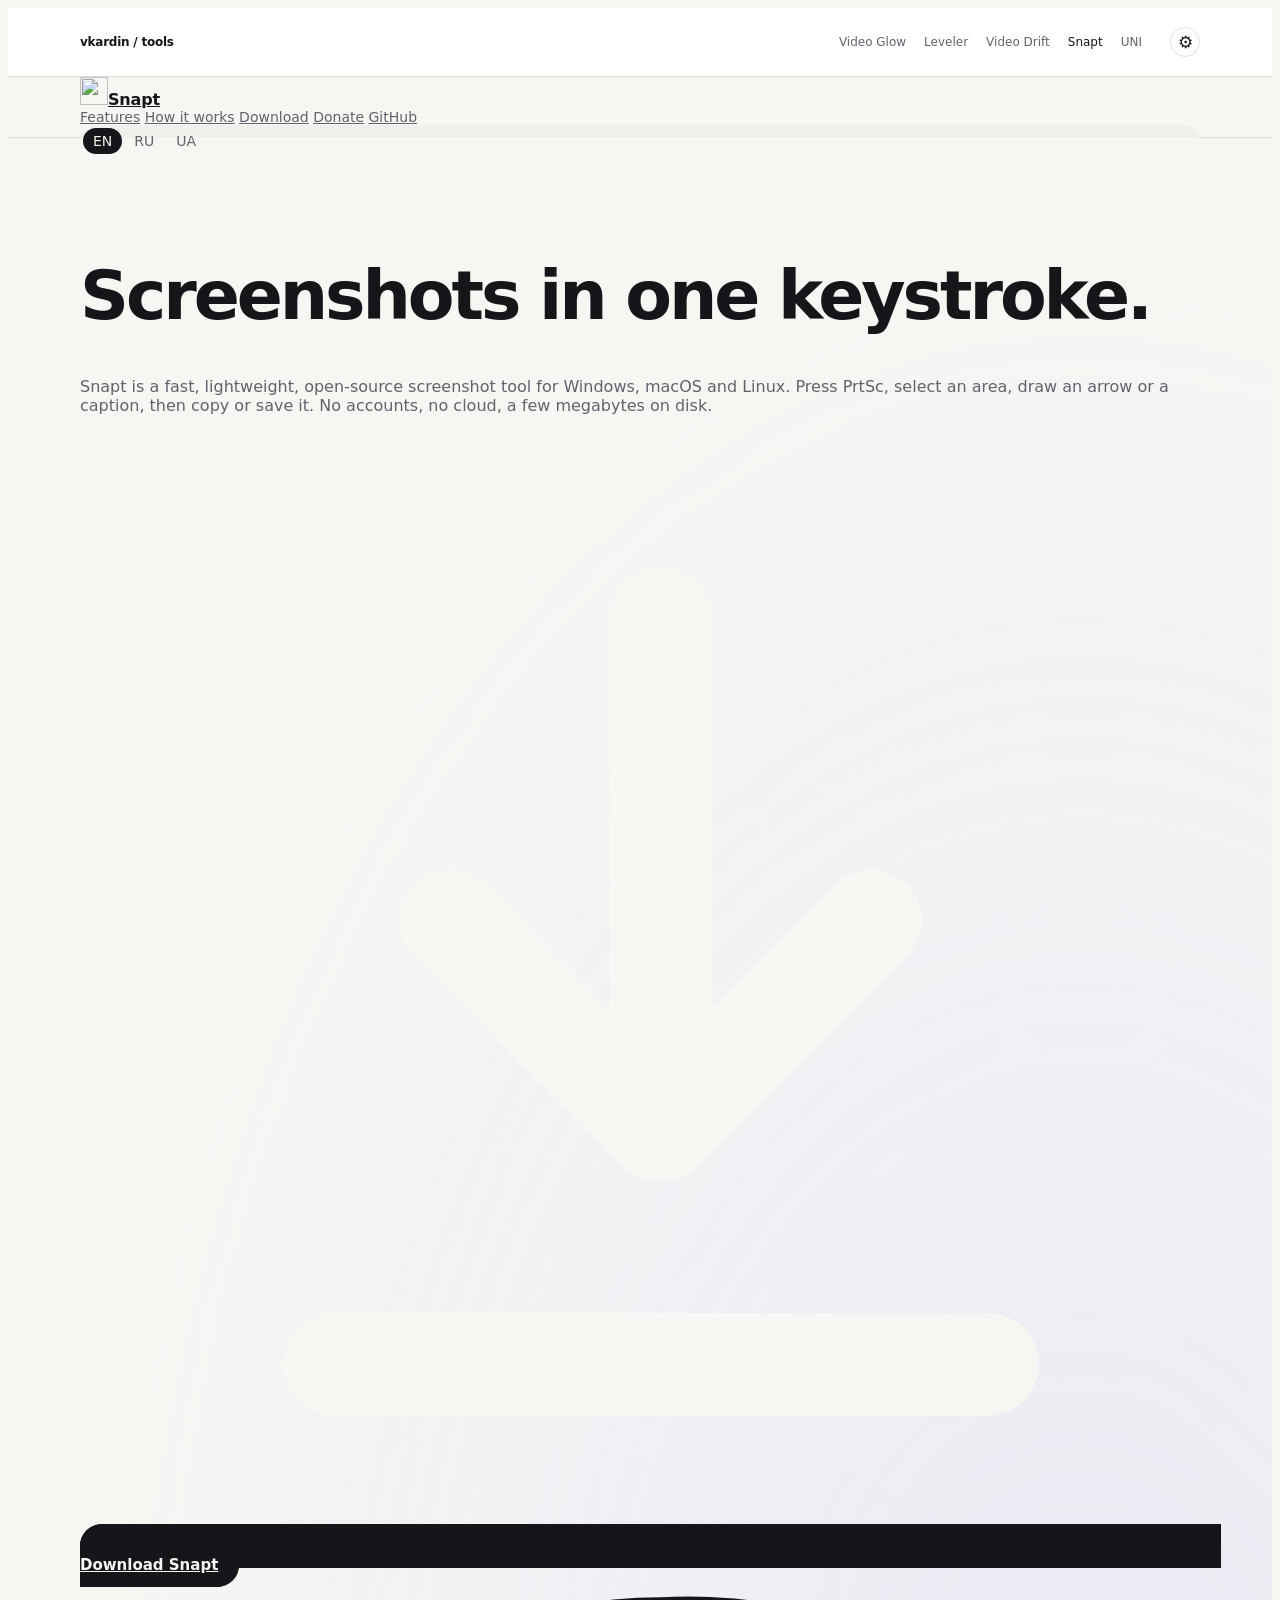
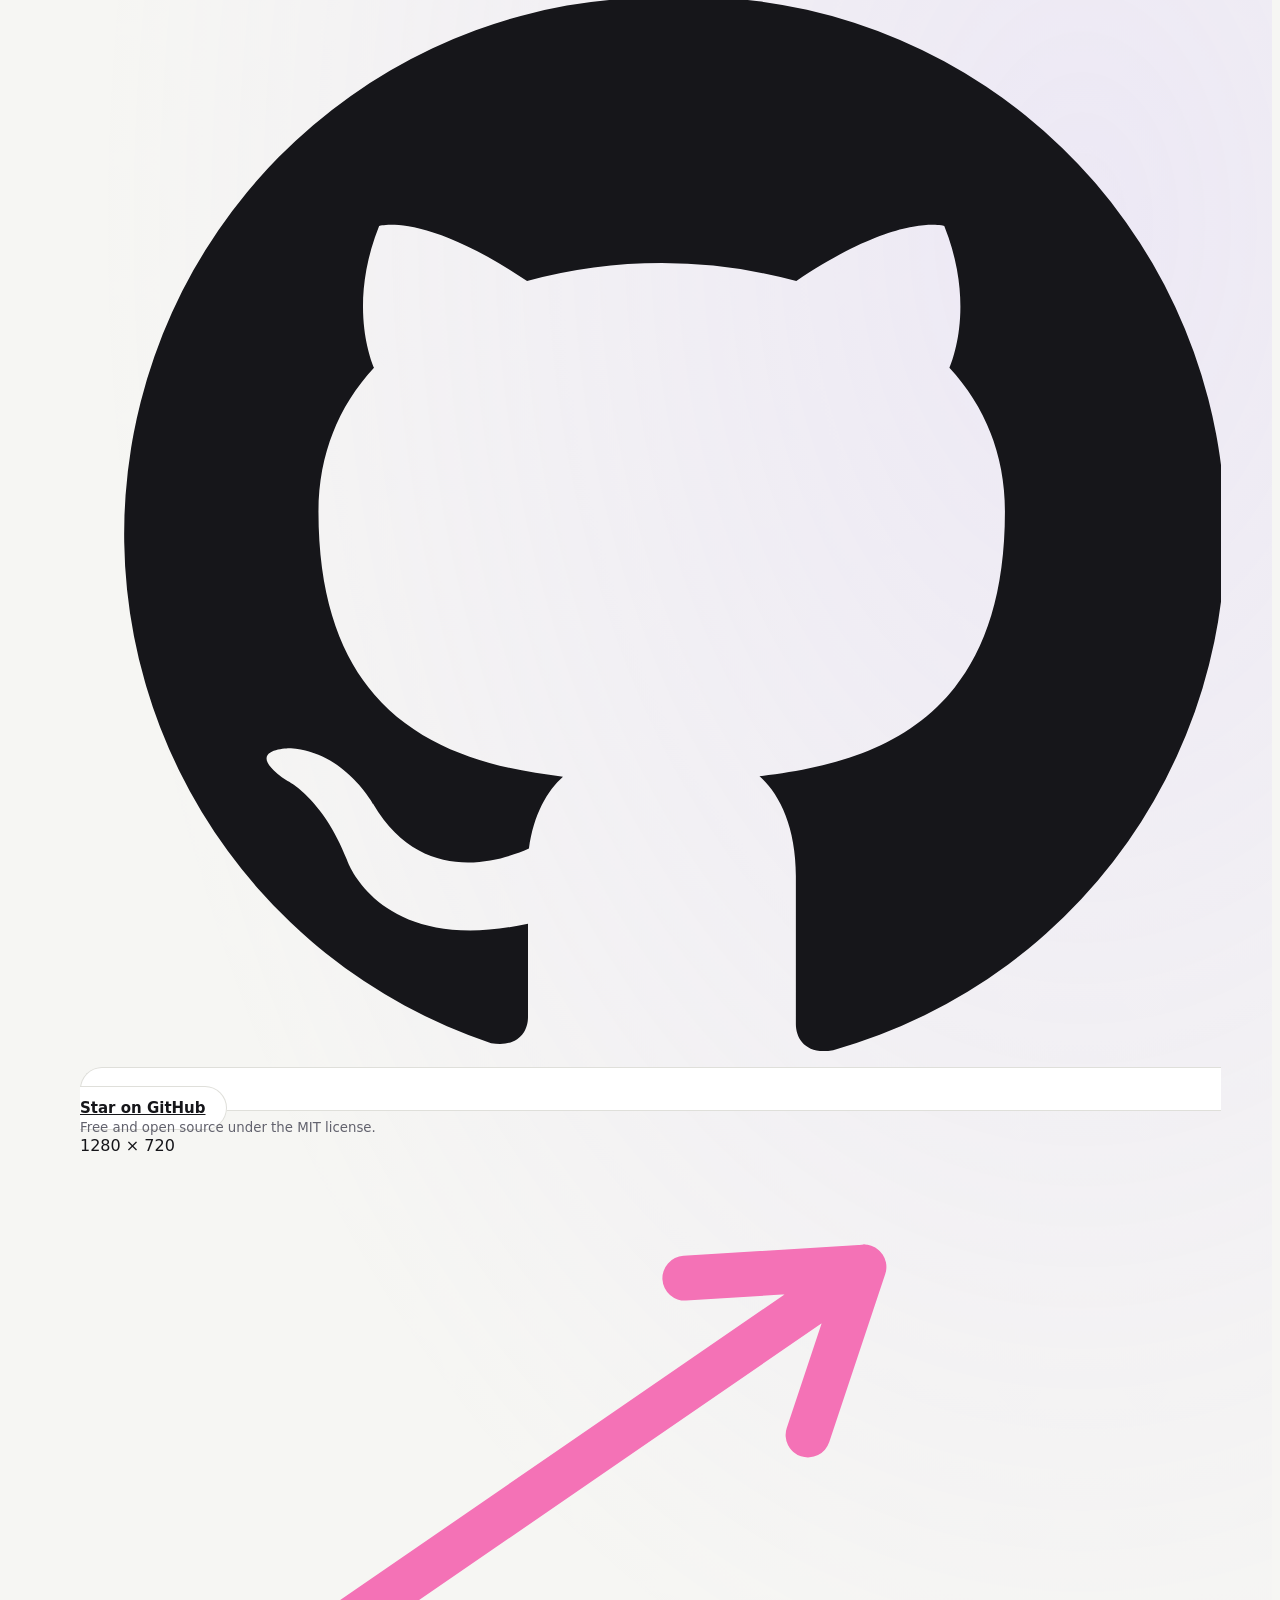
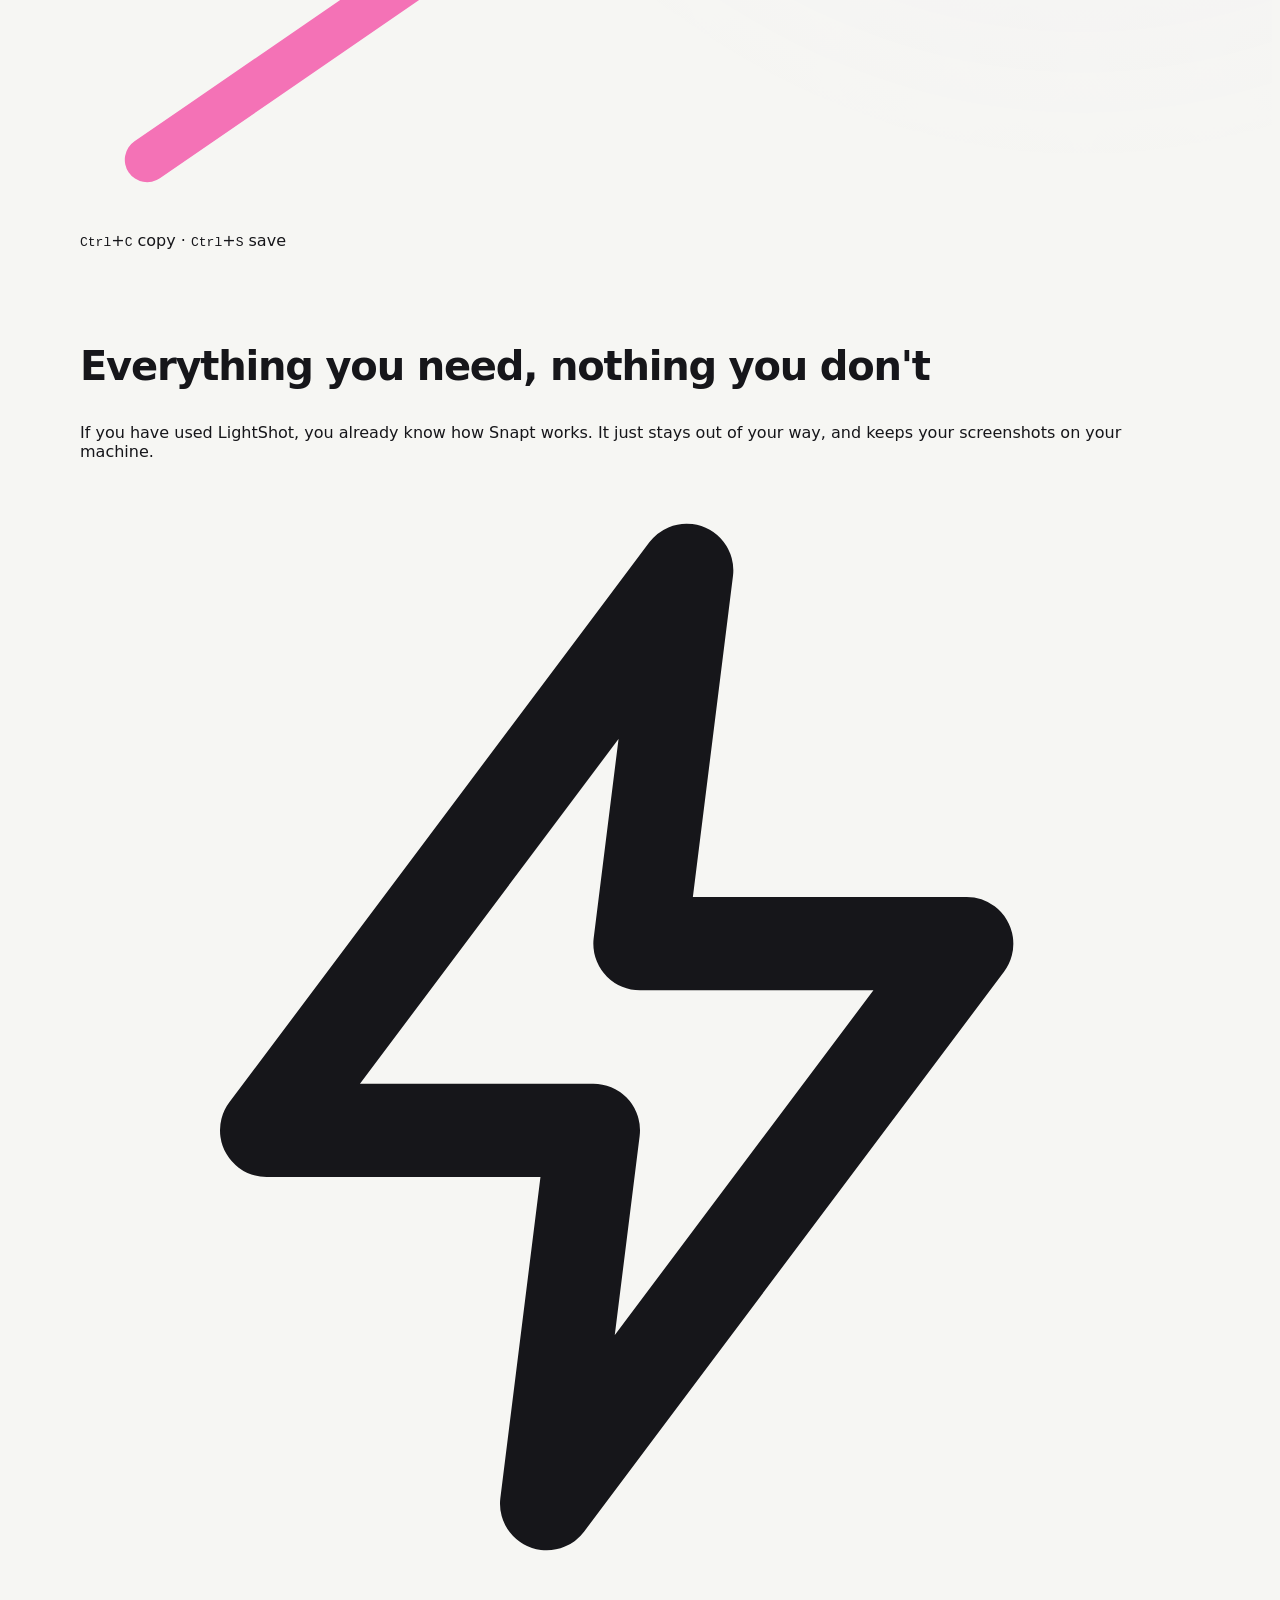
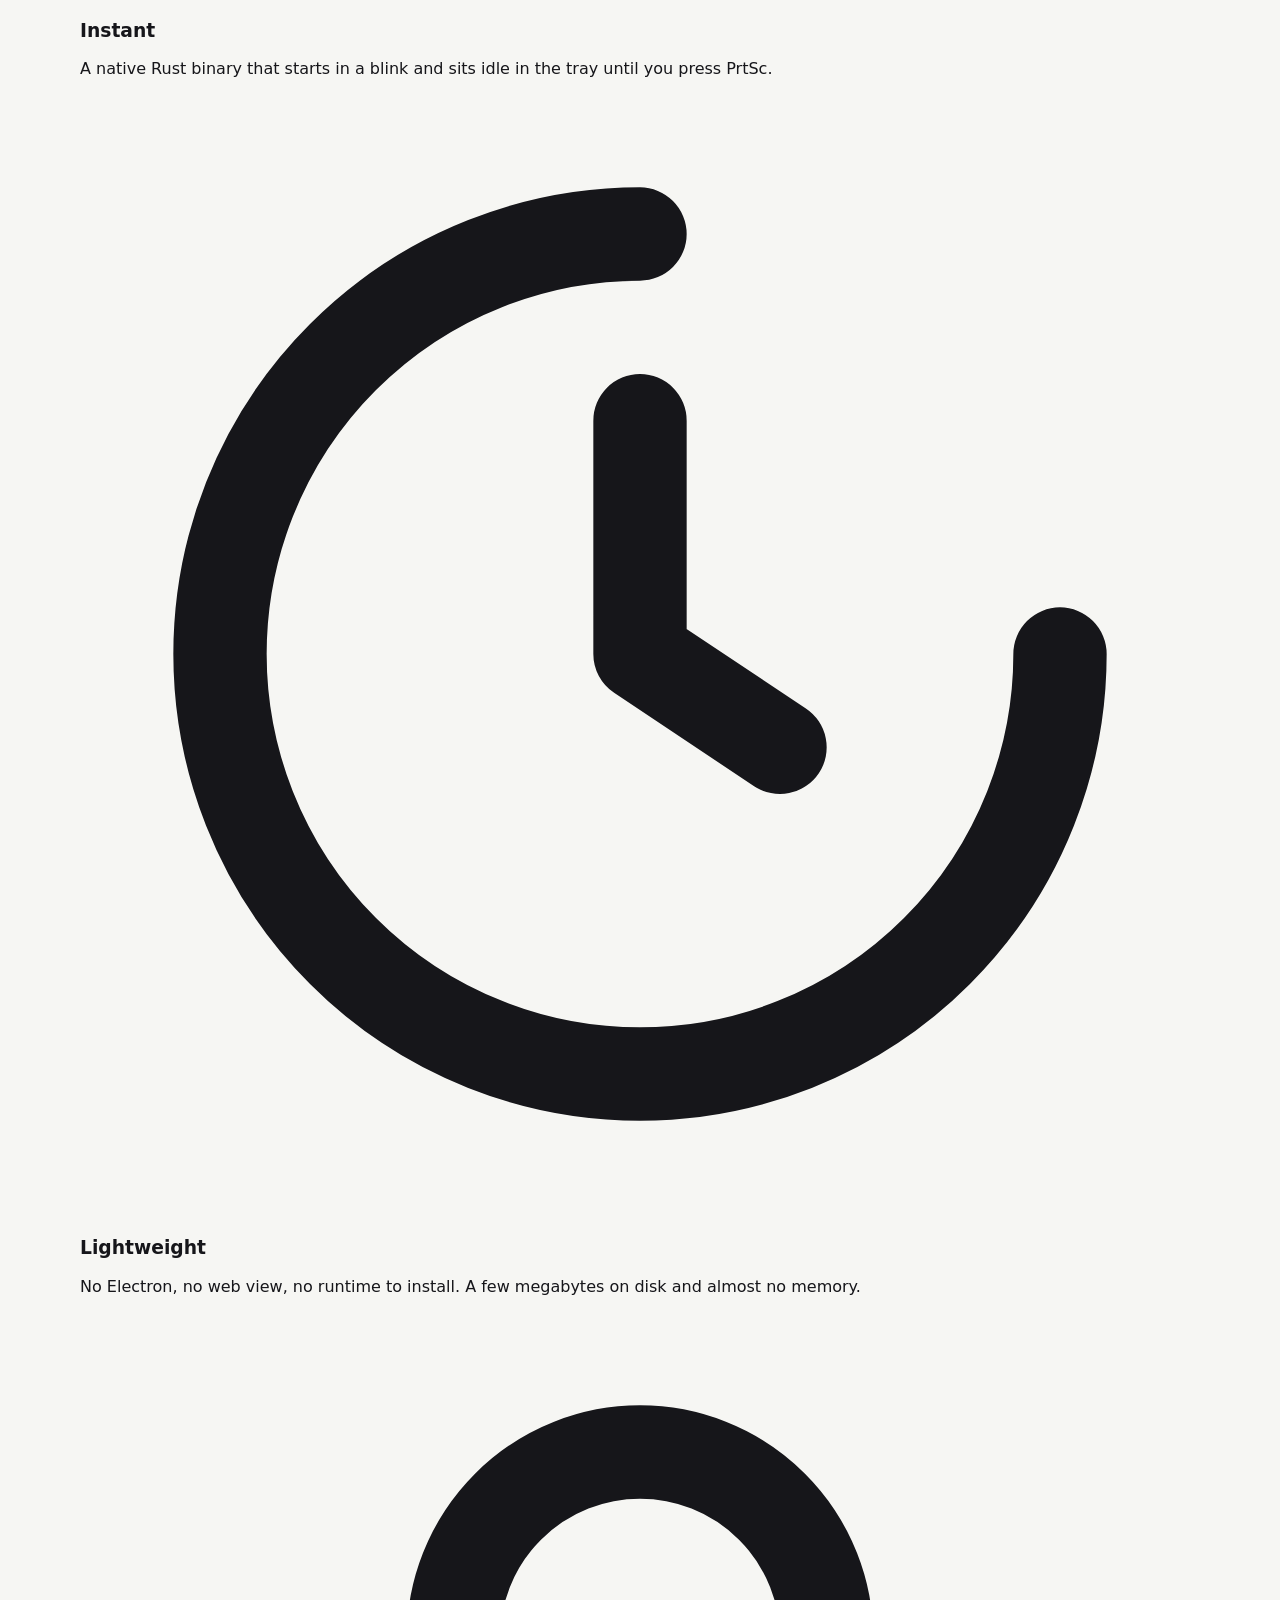
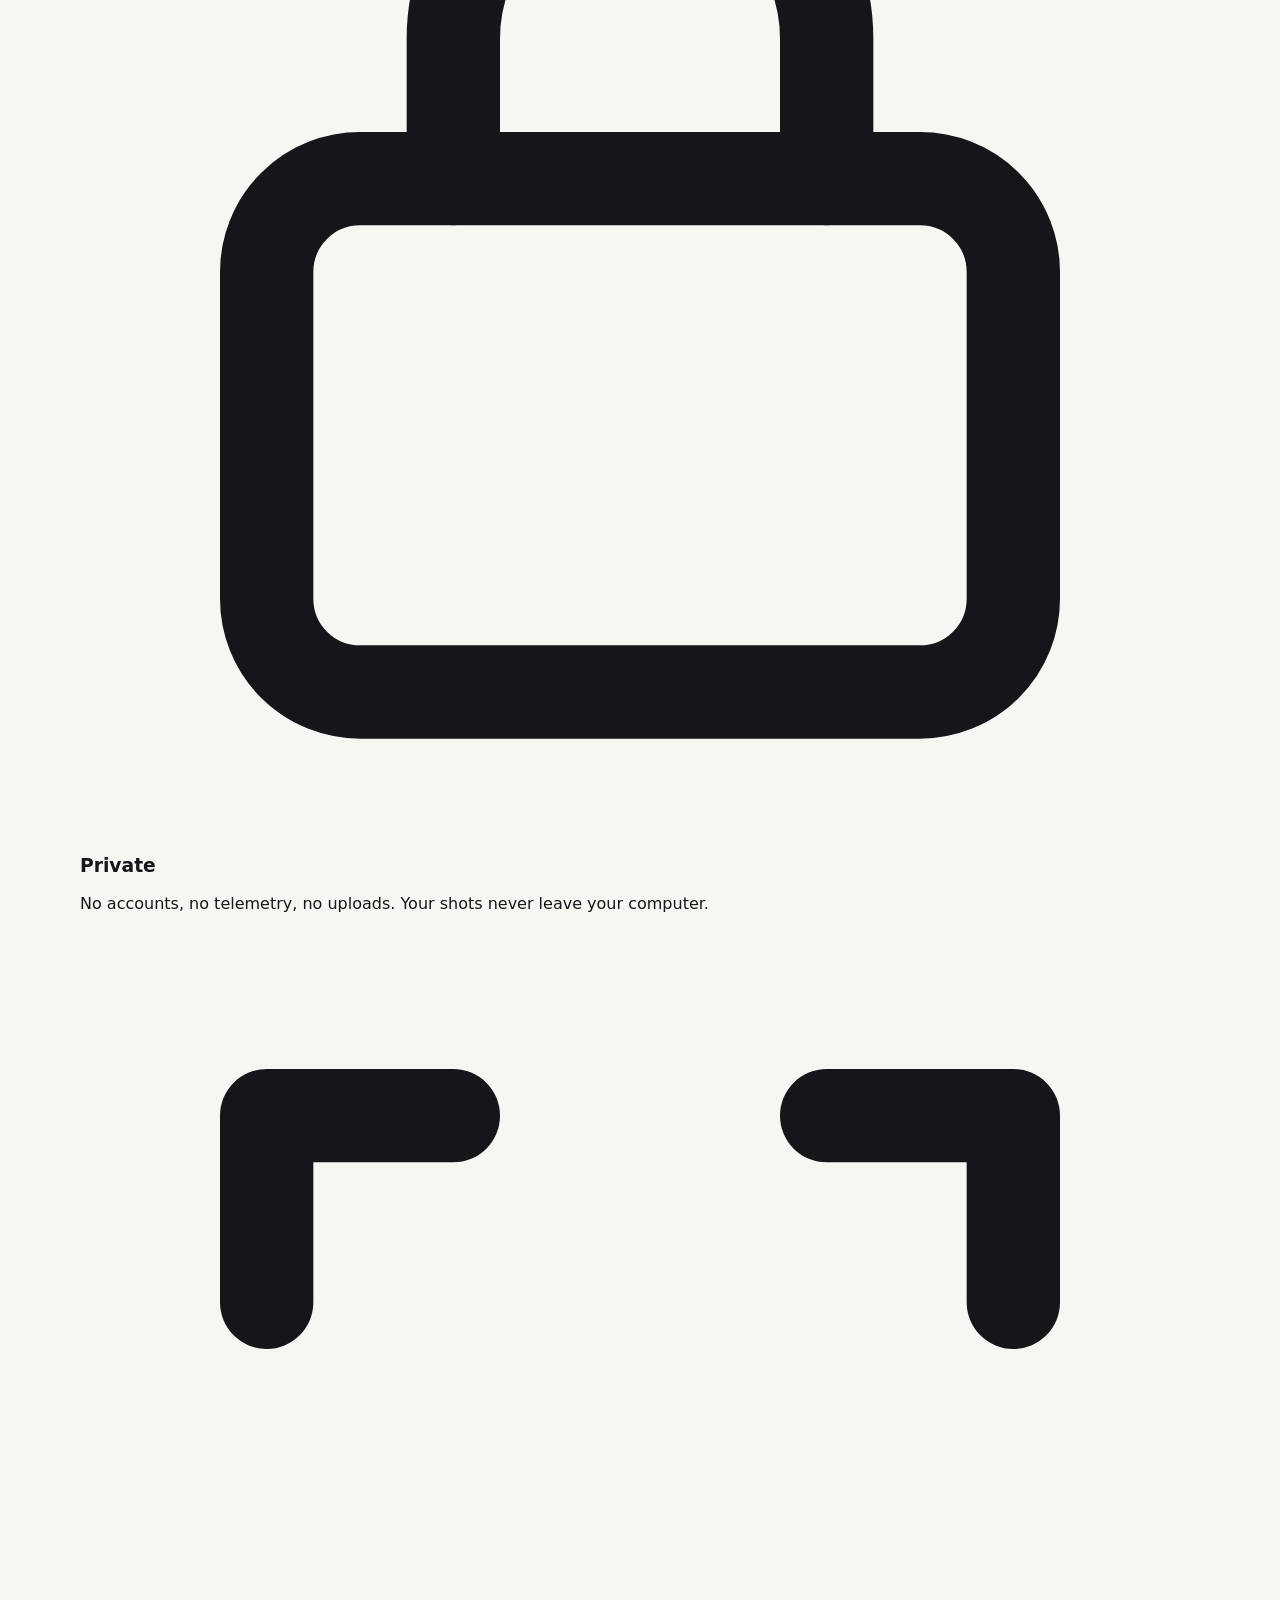
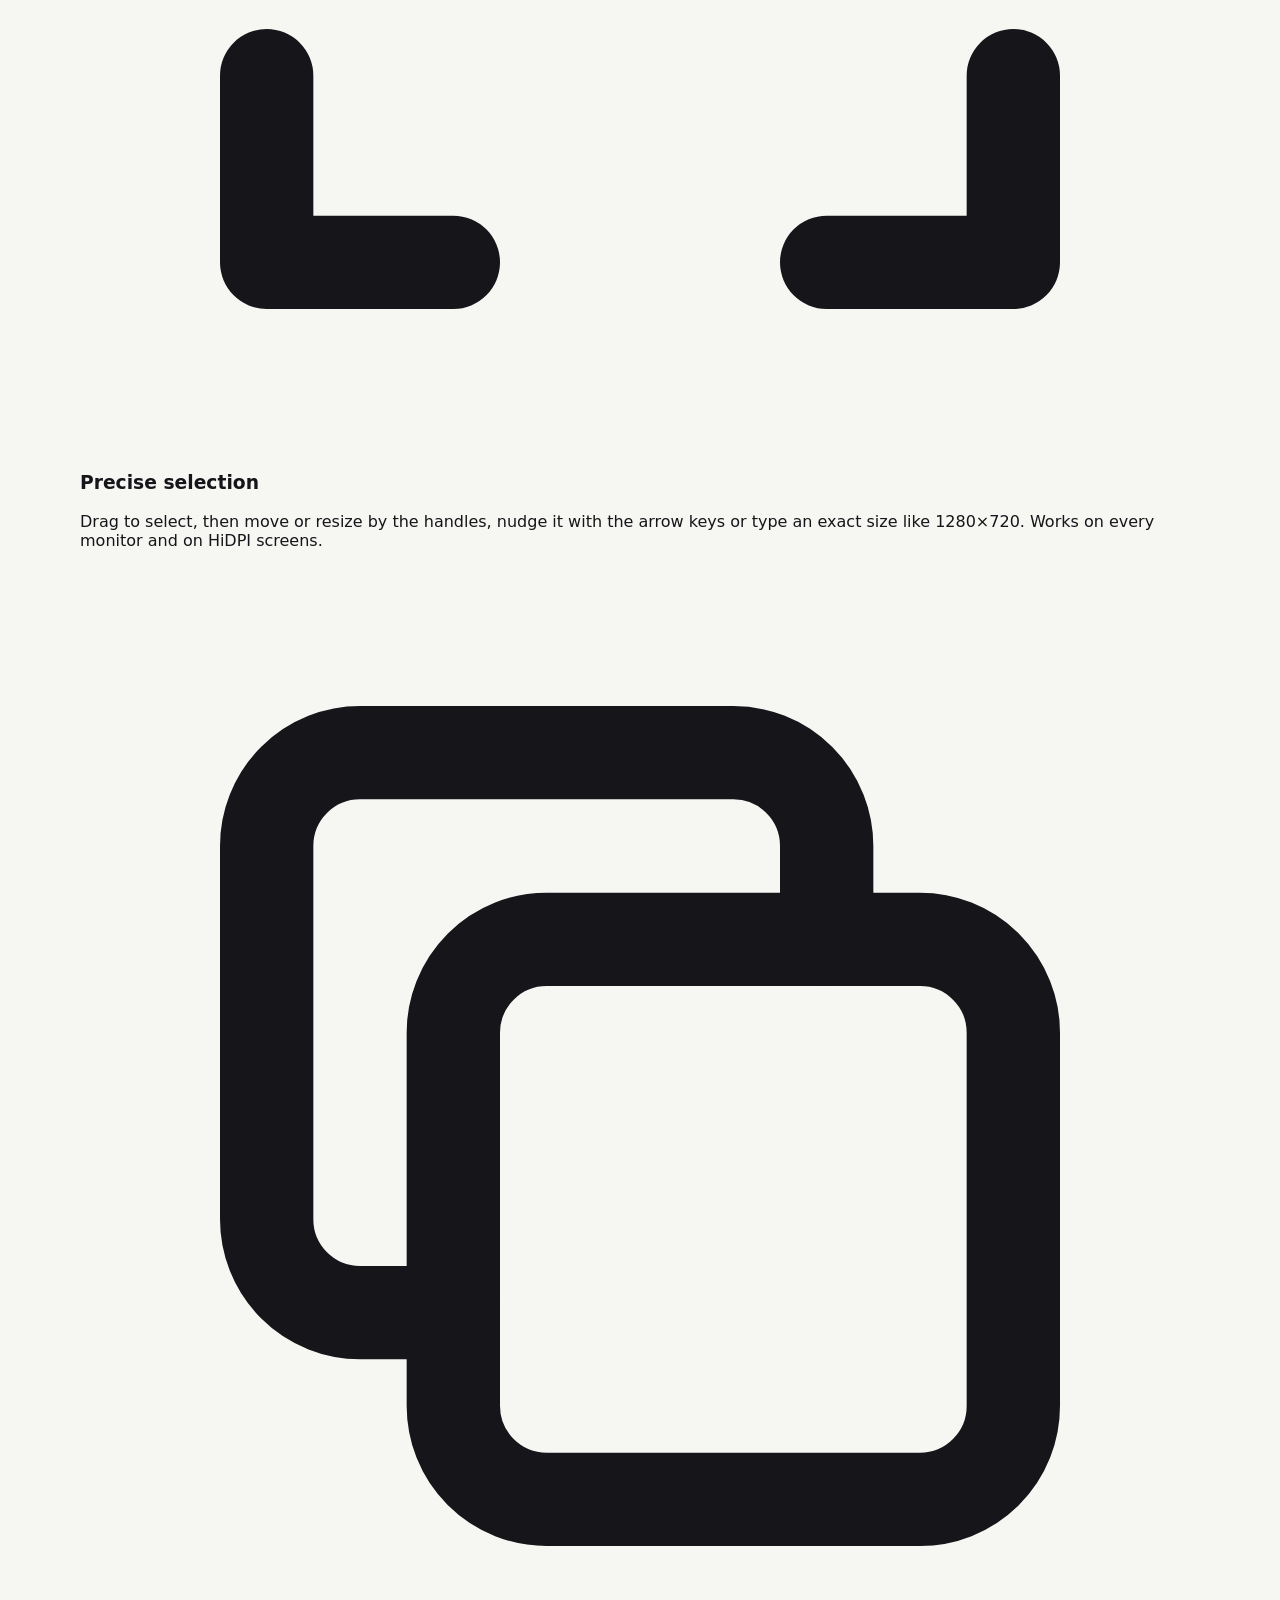
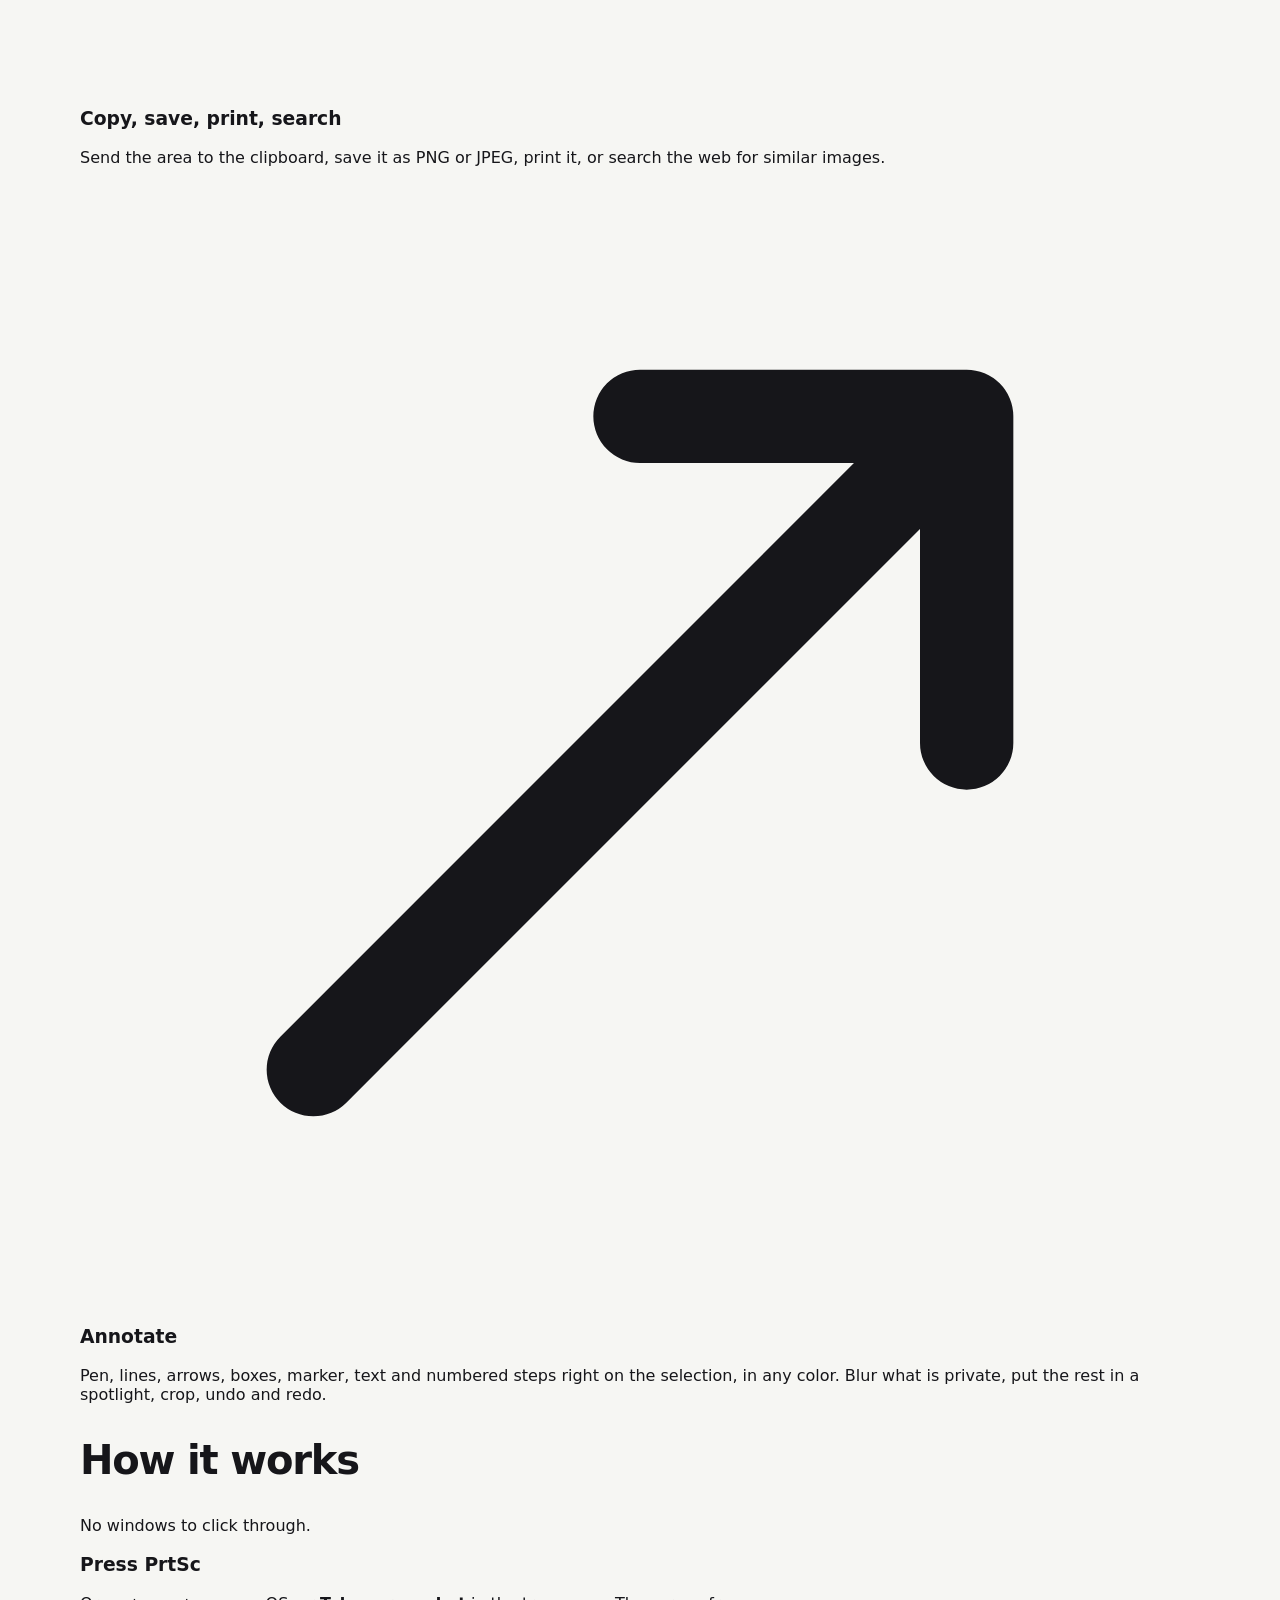
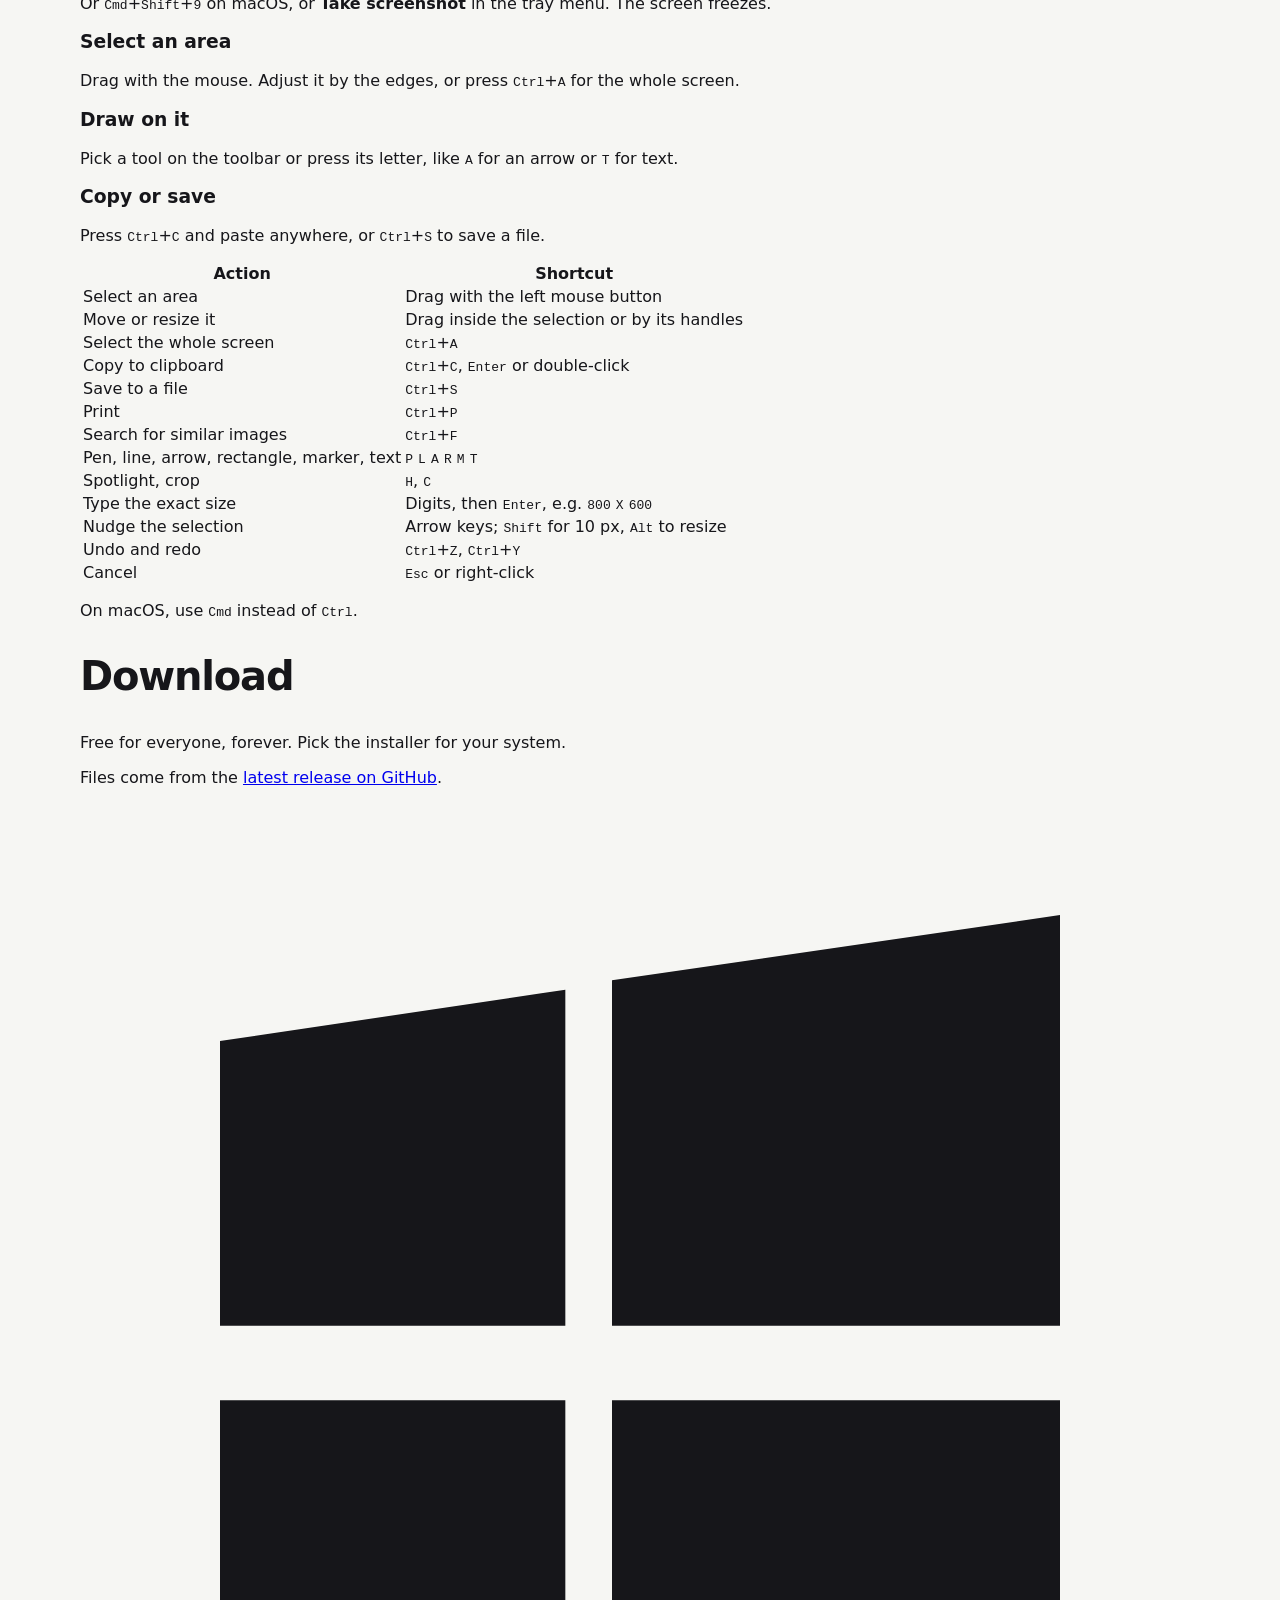
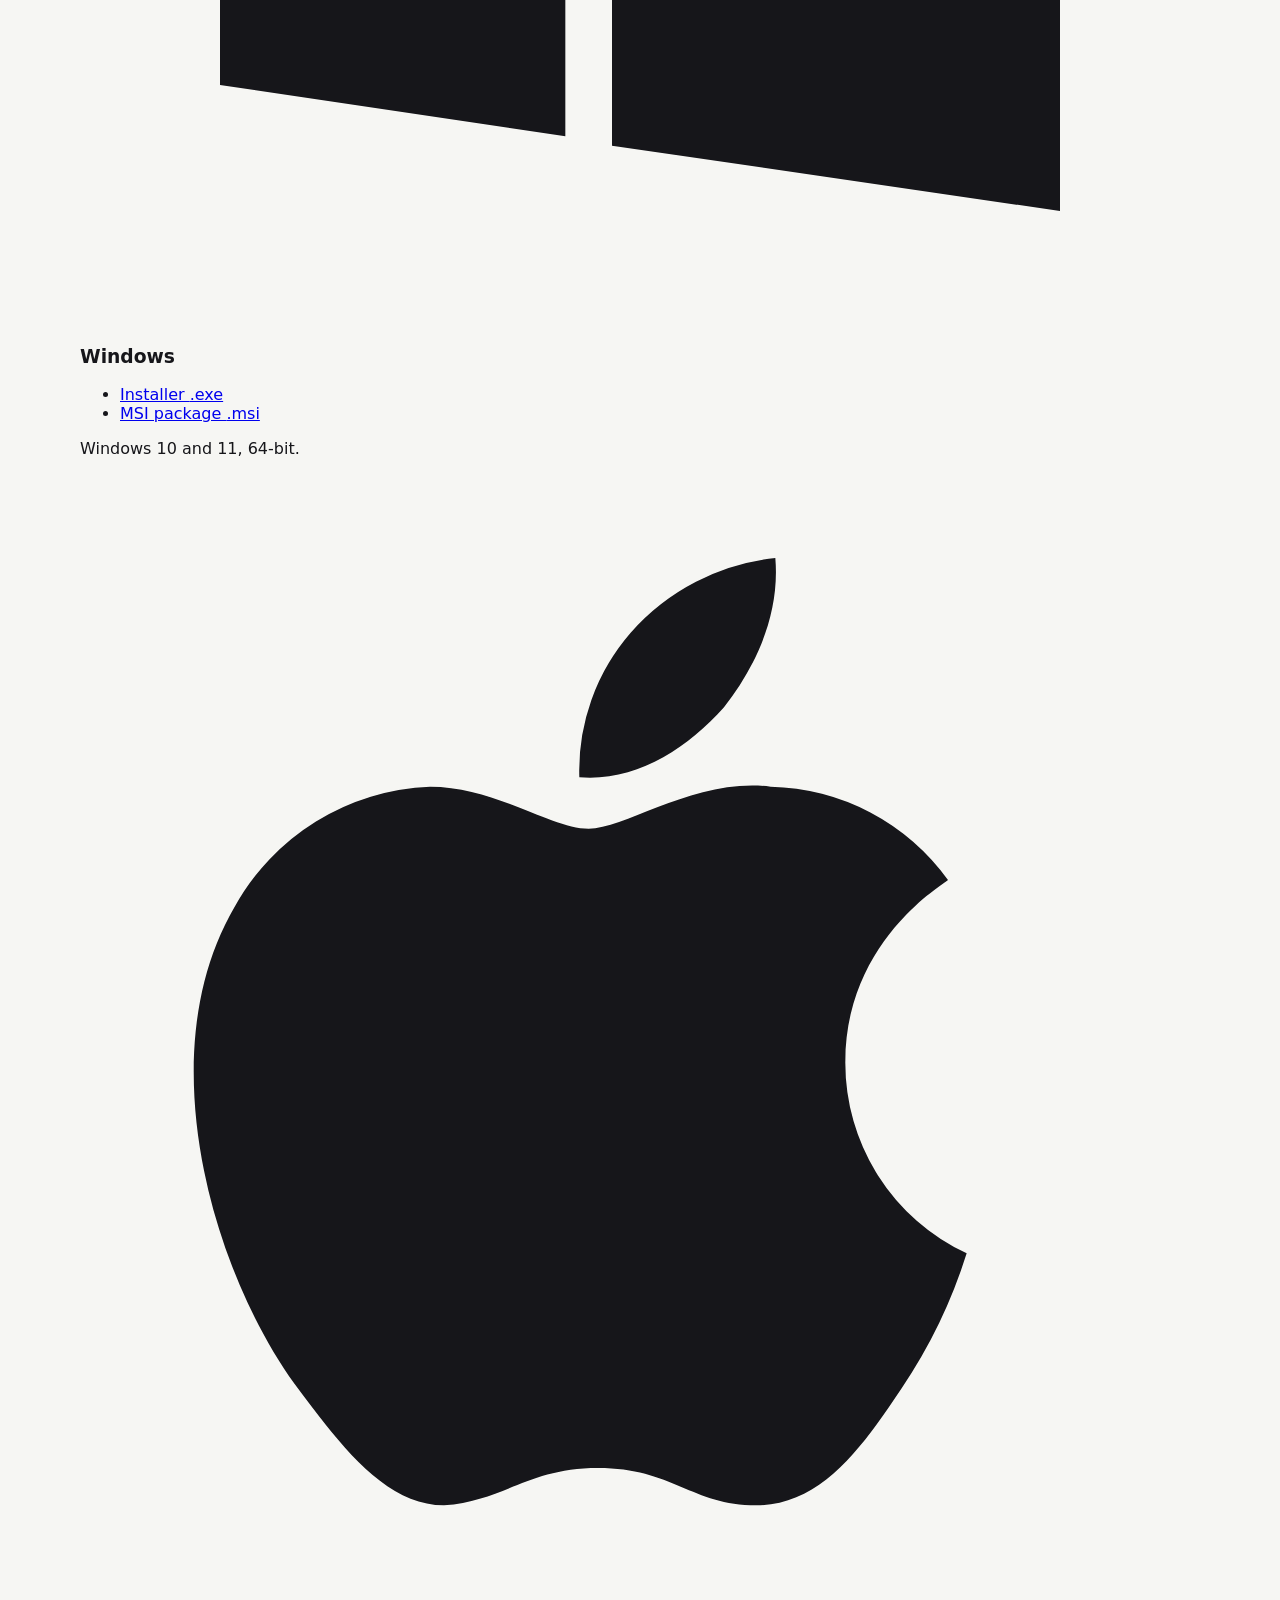
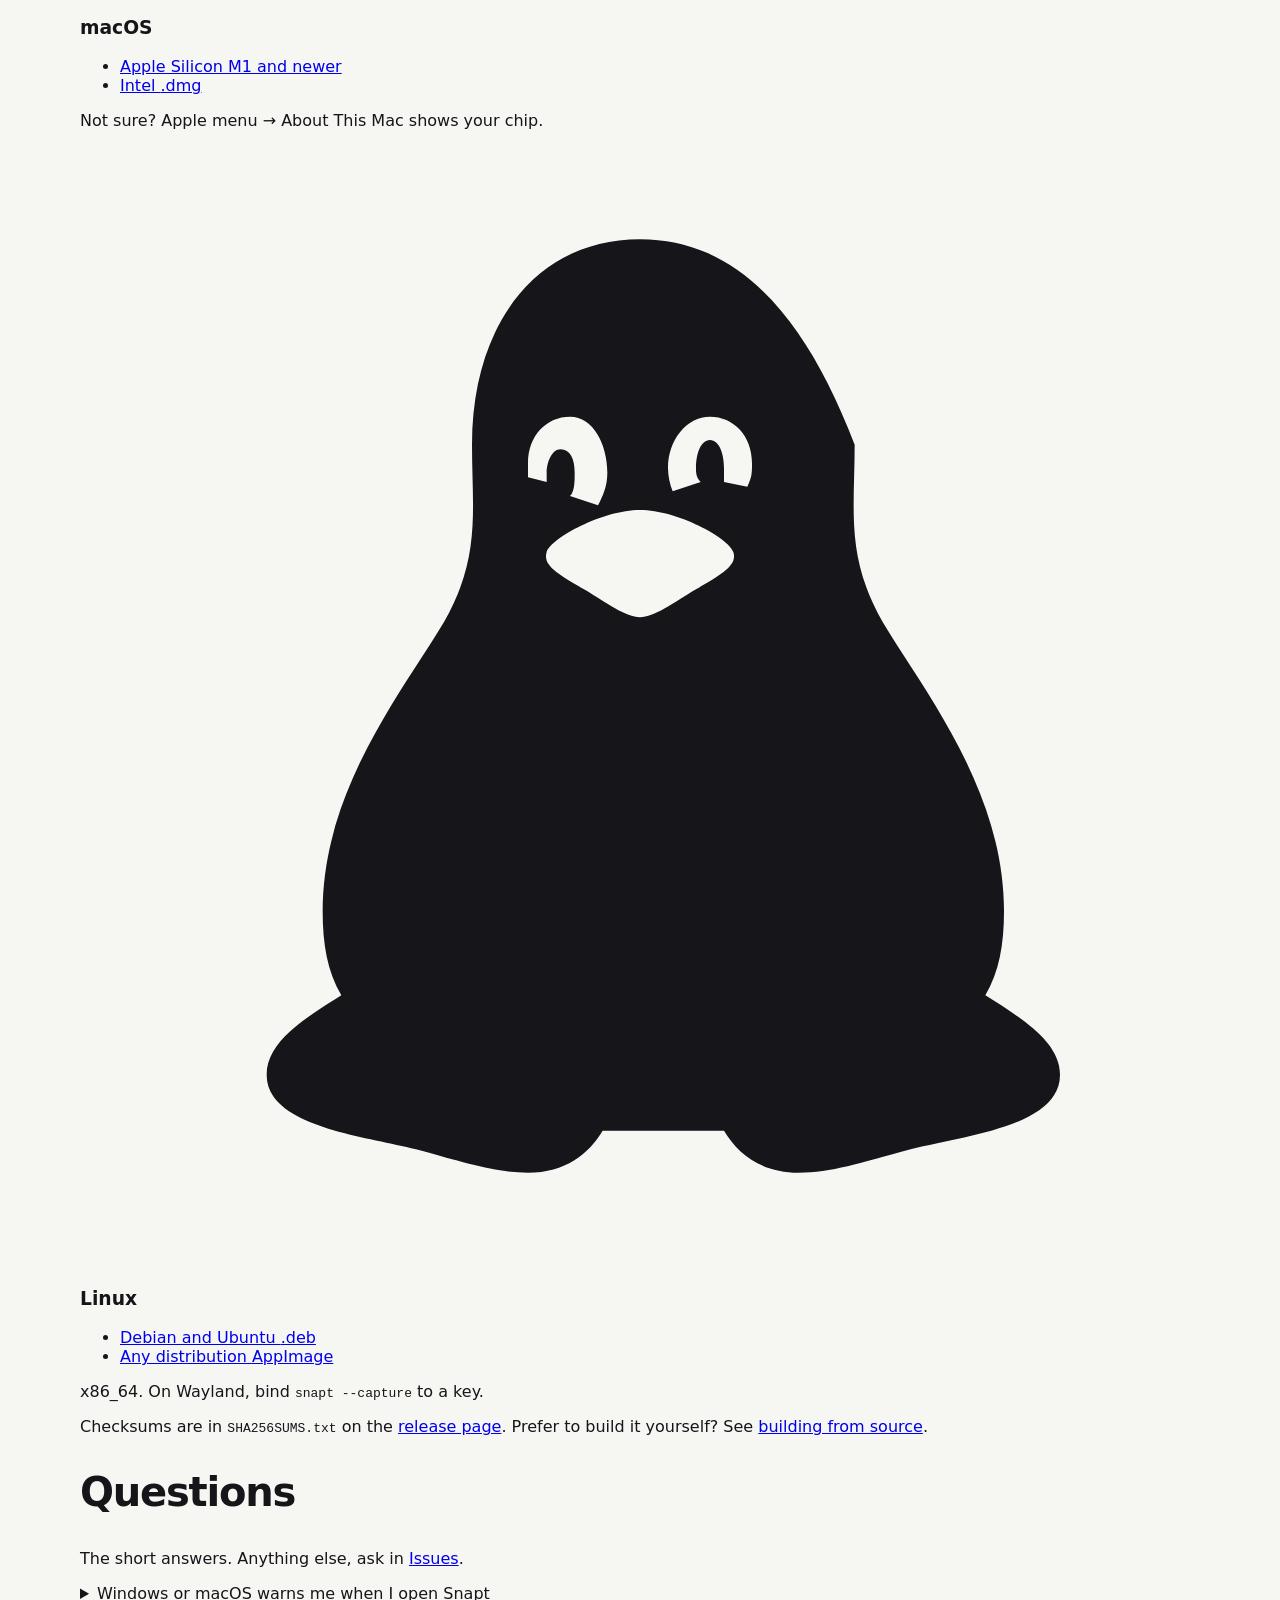
==== site/index.html @ 39401700 "Restore visual project cards and add shared site preferences" ====
<!doctype html>
<html lang="en">
<head>
<meta charset="utf-8">
<meta name="viewport" content="width=device-width, initial-scale=1">
<title>Snapt: fast, open-source screenshot tool</title>
<meta name="description" content="Snapt is a fast, lightweight, open-source screenshot tool for Windows, macOS and Linux. Press PrtSc, select an area, draw an arrow or a caption, then copy or save it. No accounts, no cloud.">
<meta name="theme-color" content="#5B21B6">
<link rel="icon" href="logo.svg" type="image/svg+xml">
<link rel="canonical" href="https://vkardin.github.io/snapt/">
<meta property="og:type" content="website">
<meta property="og:title" content="Snapt: fast, open-source screenshot tool">
<meta property="og:description" content="Press PrtSc, select an area, copy or save it. Windows, macOS and Linux. No accounts, no cloud.">
<meta property="og:url" content="https://vkardin.github.io/snapt/">
<meta property="og:image" content="https://vkardin.github.io/snapt/social-preview.png">
<meta name="twitter:card" content="summary_large_image">
<link rel="alternate" hreflang="en" href="https://vkardin.github.io/snapt/">
<link rel="alternate" hreflang="ru" href="https://vkardin.github.io/snapt/ru/">
<link rel="alternate" hreflang="uk" href="https://vkardin.github.io/snapt/uk/">
<link rel="alternate" hreflang="x-default" href="https://vkardin.github.io/snapt/">
<link rel="stylesheet" href="style.css">
<script>
// Send first-time visitors to their language, unless they picked one before.
try {
  if (!localStorage.getItem('lang')) {
    const l = (navigator.languages || [navigator.language]).map(l => l.slice(0, 2).toLowerCase())
      .find(l => l === 'en' || l === 'ru' || l === 'uk');
    if (l && l !== 'en') location.replace(l + '/' + location.hash);
  }
} catch {}
</script>
<script src="family-head.js?v=2"></script><link rel="stylesheet" href="family.css?v=2">
</head>
<body data-family="snapt" style="--family-accent:#b79bff">
<a class="family-skip" href="#family-content" data-family-word="skip">Skip to content</a><nav class="family-nav" aria-label="vkardin projects"><div class="family-nav-inner"><a class="family-brand" href="https://vkardin.github.io/video-glow/projects/">vkardin / tools</a><div class="family-nav-links"><a href="https://vkardin.github.io/video-glow/">Video Glow</a><a href="https://vkardin.github.io/leveler/">Leveler</a><a href="https://vkardin.github.io/video-drift/">Video Drift</a><a href="https://vkardin.github.io/snapt/" aria-current="page">Snapt</a><a href="https://vkardin.github.io/uni-homebot/">UNI</a></div></div></nav>

<header class="top">
  <div class="wrap">
    <a class="brand" href="#"><img src="logo.svg" alt="">Snapt</a>
    <nav>
      <a class="opt" href="#features">Features</a>
      <a class="opt" href="#how">How it works</a>
      <a href="#download">Download</a>
      <a class="opt" href="#donate">Donate</a>
      <a class="gh" href="https://github.com/vkardin/snapt">GitHub</a>
      <span class="langs"><a href="./" hreflang="en" aria-current="true">EN</a><a href="ru/" hreflang="ru">RU</a><a href="uk/" hreflang="uk">UA</a></span>
    </nav>
  </div>
</header>

<div class="hero">
  <div class="wrap">
    <div>
      <h1>Screenshots in <span>one keystroke</span>.</h1>
      <p class="lead">Snapt is a fast, lightweight, open-source screenshot tool for Windows, macOS and Linux. Press PrtSc, select an area, draw an arrow or a caption, then copy or save it. No accounts, no cloud, a few megabytes on disk.</p>
      <div class="cta">
        <a class="btn btn-primary" id="hero-dl" href="#download">
          <svg viewBox="0 0 24 24" fill="none" stroke="currentColor" stroke-width="2.2" stroke-linecap="round" stroke-linejoin="round"><path d="M12 4v11m0 0-4.5-4.5M12 15l4.5-4.5M5 20h14"/></svg>
          <span id="hero-dl-label">Download Snapt</span>
        </a>
        <a class="btn btn-ghost" href="https://github.com/vkardin/snapt">
          <svg viewBox="0 0 24 24" fill="currentColor"><path d="M12 .5a11.5 11.5 0 0 0-3.64 22.41c.58.1.79-.25.79-.56v-2c-3.2.7-3.88-1.37-3.88-1.37-.52-1.33-1.28-1.69-1.28-1.69-1.04-.71.08-.7.08-.7 1.15.08 1.76 1.19 1.76 1.19 1.03 1.76 2.69 1.25 3.34.96.1-.74.4-1.25.73-1.54-2.55-.29-5.24-1.28-5.24-5.68 0-1.25.45-2.28 1.19-3.08-.12-.29-.52-1.46.11-3.04 0 0 .97-.31 3.17 1.18a11 11 0 0 1 5.77 0c2.2-1.49 3.17-1.18 3.17-1.18.63 1.58.23 2.75.11 3.04.74.8 1.19 1.83 1.19 3.08 0 4.41-2.7 5.38-5.26 5.67.41.36.78 1.06.78 2.14v3.17c0 .31.21.67.8.56A11.5 11.5 0 0 0 12 .5Z"/></svg>
          Star on GitHub
        </a>
      </div>
      <small class="meta" id="hero-meta">Free and open source under the MIT license.</small>
    </div>

    <div class="demo" role="img" aria-label="Snapt selecting an area of the screen, with an arrow drawn inside the selection">
      <div class="bar"><i></i><i></i><i></i></div>
      <div class="desk"><div class="tall"></div><div></div><div></div></div>
      <div class="stage">
      <div class="shade"></div>
      <div class="sel">
        <b></b><b></b><b></b><b></b>
        <span class="size">1280 × 720</span>
        <svg class="arrow" viewBox="0 0 100 60" fill="none" stroke="#f472b6" stroke-width="4" stroke-linecap="round" stroke-linejoin="round"><path d="M6 54 70 10M54 11l16-1-5 15"/></svg>
        <div class="tools"><span></span><span></span><span></span><span></span></div>
      </div>
      </div>
      <div class="hint"><kbd>Ctrl</kbd>+<kbd>C</kbd> copy · <kbd>Ctrl</kbd>+<kbd>S</kbd> save</div>
    </div>
  </div>
</div>

<main id="family-content" tabindex="-1">
<section id="features">
  <div class="wrap">
    <h2>Everything you need, nothing you don't</h2>
    <p class="sub">If you have used LightShot, you already know how Snapt works. It just stays out of your way, and keeps your screenshots on your machine.</p>
    <div class="grid">
      <div class="card">
        <div class="ico"><svg viewBox="0 0 24 24" fill="none" stroke="currentColor" stroke-width="2" stroke-linecap="round" stroke-linejoin="round"><path d="M13 2 4 14h7l-1 8 9-12h-7l1-8Z"/></svg></div>
        <h3>Instant</h3>
        <p>A native Rust binary that starts in a blink and sits idle in the tray until you press PrtSc.</p>
      </div>
      <div class="card">
        <div class="ico"><svg viewBox="0 0 24 24" fill="none" stroke="currentColor" stroke-width="2" stroke-linecap="round" stroke-linejoin="round"><path d="M12 3a9 9 0 1 0 9 9"/><path d="M12 7v5l3 2"/></svg></div>
        <h3>Lightweight</h3>
        <p>No Electron, no web view, no runtime to install. A few megabytes on disk and almost no memory.</p>
      </div>
      <div class="card">
        <div class="ico"><svg viewBox="0 0 24 24" fill="none" stroke="currentColor" stroke-width="2" stroke-linecap="round" stroke-linejoin="round"><rect x="4" y="10" width="16" height="11" rx="2"/><path d="M8 10V7a4 4 0 0 1 8 0v3"/></svg></div>
        <h3>Private</h3>
        <p>No accounts, no telemetry, no uploads. Your shots never leave your computer.</p>
      </div>
      <div class="card">
        <div class="ico"><svg viewBox="0 0 24 24" fill="none" stroke="currentColor" stroke-width="2" stroke-linecap="round" stroke-linejoin="round"><path d="M4 8V4h4M16 4h4v4M20 16v4h-4M8 20H4v-4"/></svg></div>
        <h3>Precise selection</h3>
        <p>Drag to select, then move or resize by the handles, nudge it with the arrow keys or type an exact size like 1280×720. Works on every monitor and on HiDPI screens.</p>
      </div>
      <div class="card">
        <div class="ico"><svg viewBox="0 0 24 24" fill="none" stroke="currentColor" stroke-width="2" stroke-linecap="round" stroke-linejoin="round"><rect x="8" y="8" width="12" height="12" rx="2"/><path d="M16 8V6a2 2 0 0 0-2-2H6a2 2 0 0 0-2 2v8a2 2 0 0 0 2 2h2"/></svg></div>
        <h3>Copy, save, print, search</h3>
        <p>Send the area to the clipboard, save it as PNG or JPEG, print it, or search the web for similar images.</p>
      </div>
      <div class="card">
        <div class="ico"><svg viewBox="0 0 24 24" fill="none" stroke="currentColor" stroke-width="2" stroke-linecap="round" stroke-linejoin="round"><path d="M5 19 19 5M12 5h7v7"/></svg></div>
        <h3>Annotate</h3>
        <p>Pen, lines, arrows, boxes, marker, text and numbered steps right on the selection, in any color. Blur what is private, put the rest in a spotlight, crop, undo and redo.</p>
      </div>
    </div>
  </div>
</section>

<section id="how" class="soft">
  <div class="wrap">
    <h2>How it works</h2>
    <p class="sub">No windows to click through.</p>
    <div class="steps">
      <div class="step"><h3>Press PrtSc</h3><p>Or <kbd>Cmd</kbd>+<kbd>Shift</kbd>+<kbd>9</kbd> on macOS, or <b>Take screenshot</b> in the tray menu. The screen freezes.</p></div>
      <div class="step"><h3>Select an area</h3><p>Drag with the mouse. Adjust it by the edges, or press <kbd>Ctrl</kbd>+<kbd>A</kbd> for the whole screen.</p></div>
      <div class="step"><h3>Draw on it</h3><p>Pick a tool on the toolbar or press its letter, like <kbd>A</kbd> for an arrow or <kbd>T</kbd> for text.</p></div>
      <div class="step"><h3>Copy or save</h3><p>Press <kbd>Ctrl</kbd>+<kbd>C</kbd> and paste anywhere, or <kbd>Ctrl</kbd>+<kbd>S</kbd> to save a file.</p></div>
    </div>
    <table>
      <thead><tr><th>Action</th><th>Shortcut</th></tr></thead>
      <tbody>
        <tr><td>Select an area</td><td>Drag with the left mouse button</td></tr>
        <tr><td>Move or resize it</td><td>Drag inside the selection or by its handles</td></tr>
        <tr><td>Select the whole screen</td><td><kbd>Ctrl</kbd>+<kbd>A</kbd></td></tr>
        <tr><td>Copy to clipboard</td><td><kbd>Ctrl</kbd>+<kbd>C</kbd>, <kbd>Enter</kbd> or double-click</td></tr>
        <tr><td>Save to a file</td><td><kbd>Ctrl</kbd>+<kbd>S</kbd></td></tr>
        <tr><td>Print</td><td><kbd>Ctrl</kbd>+<kbd>P</kbd></td></tr>
        <tr><td>Search for similar images</td><td><kbd>Ctrl</kbd>+<kbd>F</kbd></td></tr>
        <tr><td>Pen, line, arrow, rectangle, marker, text</td><td><kbd>P</kbd> <kbd>L</kbd> <kbd>A</kbd> <kbd>R</kbd> <kbd>M</kbd> <kbd>T</kbd></td></tr>
        <tr><td>Spotlight, crop</td><td><kbd>H</kbd>, <kbd>C</kbd></td></tr>
        <tr><td>Type the exact size</td><td>Digits, then <kbd>Enter</kbd>, e.g. <kbd>800</kbd> <kbd>X</kbd> <kbd>600</kbd></td></tr>
        <tr><td>Nudge the selection</td><td>Arrow keys; <kbd>Shift</kbd> for 10 px, <kbd>Alt</kbd> to resize</td></tr>
        <tr><td>Undo and redo</td><td><kbd>Ctrl</kbd>+<kbd>Z</kbd>, <kbd>Ctrl</kbd>+<kbd>Y</kbd></td></tr>
        <tr><td>Cancel</td><td><kbd>Esc</kbd> or right-click</td></tr>
      </tbody>
    </table>
    <p class="note">On macOS, use <kbd>Cmd</kbd> instead of <kbd>Ctrl</kbd>.</p>
  </div>
</section>

<section id="download">
  <div class="wrap">
    <h2>Download</h2>
    <p class="sub">Free for everyone, forever. Pick the installer for your system.</p>
    <p class="release-line" id="release-line">Files come from the <a href="https://github.com/vkardin/snapt/releases">latest release on GitHub</a>.</p>
    <div class="dl">
      <div class="card os" data-os="windows">
        <header>
          <svg viewBox="0 0 24 24" fill="currentColor"><path d="M3 5.1 10.4 4v7.2H3V5.1Zm8.4-1.3L21 2.4v8.8h-9.6V3.8ZM3 12.8h7.4V20L3 18.9v-6.1Zm8.4 0H21v8.8l-9.6-1.4v-7.4Z"/></svg>
          <h3>Windows</h3><em hidden>Your system</em>
        </header>
        <ul>
          <li><a data-asset="-setup\.exe$" href="https://github.com/vkardin/snapt/releases">Installer <span>.exe</span></a></li>
          <li><a data-asset="\.msi$" href="https://github.com/vkardin/snapt/releases">MSI package <span>.msi</span></a></li>
        </ul>
        <p>Windows 10 and 11, 64-bit.</p>
      </div>
      <div class="card os" data-os="mac">
        <header>
          <svg viewBox="0 0 24 24" fill="currentColor"><path d="M16.4 12.6c0-2.6 2.1-3.8 2.2-3.9a4.8 4.8 0 0 0-3.8-2c-1.6-.2-3.1.9-3.9.9-.8 0-2-.9-3.4-.9a5 5 0 0 0-4.2 2.6c-1.8 3.1-.5 7.7 1.3 10.2.9 1.2 1.9 2.6 3.2 2.6 1.3-.1 1.8-.8 3.3-.8 1.6 0 2 .8 3.4.8 1.4 0 2.3-1.3 3.1-2.5a11 11 0 0 0 1.4-2.9 4.5 4.5 0 0 1-2.6-4.1ZM13.8 5c.7-.9 1.2-2 1.1-3.2a4.8 4.8 0 0 0-3.1 1.6 4.5 4.5 0 0 0-1.1 3.1c1.2.1 2.3-.6 3.1-1.5Z"/></svg>
          <h3>macOS</h3><em hidden>Your system</em>
        </header>
        <ul>
          <li><a data-asset="_aarch64\.dmg$" href="https://github.com/vkardin/snapt/releases">Apple Silicon <span>M1 and newer</span></a></li>
          <li><a data-asset="_x64\.dmg$" href="https://github.com/vkardin/snapt/releases">Intel <span>.dmg</span></a></li>
        </ul>
        <p>Not sure? Apple menu → About This Mac shows your chip.</p>
      </div>
      <div class="card os" data-os="linux">
        <header>
          <svg viewBox="0 0 24 24" fill="currentColor"><path d="M12 2c-2.2 0-3.6 1.8-3.6 4.4 0 1.4.2 2.4-.6 3.8-.9 1.5-2.6 3.6-2.6 6.2 0 .7.1 1.3.4 1.8-.8.5-1.6 1-1.6 1.7 0 1.1 2 1.3 3.2 1.6 1.1.3 1.7.5 2.4.5.8 0 1.3-.4 1.6-.9h2.6c.3.5.8.9 1.6.9.7 0 1.3-.2 2.4-.5 1.2-.3 3.2-.5 3.2-1.6 0-.7-.8-1.2-1.6-1.7.3-.5.4-1.1.4-1.8 0-2.6-1.7-4.7-2.6-6.2-.8-1.4-.6-2.4-.6-3.8C15.6 3.8 14.2 2 12 2Zm-1.5 3.8c.5 0 .8.6.8 1.2 0 .3-.1.5-.2.7l-.6-.2c.1-.1.1-.3.1-.5 0-.3-.1-.5-.3-.5s-.3.3-.3.5v.2l-.4-.1v-.3c0-.6.4-1 .9-1Zm3 0c.5 0 .9.4.9 1 0 .2 0 .3-.1.5l-.5-.1v-.3c0-.3-.1-.6-.3-.6s-.3.3-.3.6c0 .1 0 .2.1.3l-.6.2a1.4 1.4 0 0 1-.1-.5c0-.6.4-1.1.9-1.1Zm-1.5 2c.8 0 1.9.6 2 .9.1.3-.3.5-.8.8-.5.3-.9.6-1.2.6-.3 0-.7-.3-1.2-.6-.5-.3-.9-.5-.8-.8.1-.3 1.2-.9 2-.9Z"/></svg>
          <h3>Linux</h3><em hidden>Your system</em>
        </header>
        <ul>
          <li><a data-asset="_amd64\.deb$" href="https://github.com/vkardin/snapt/releases">Debian and Ubuntu <span>.deb</span></a></li>
          <li><a data-asset="\.AppImage$" href="https://github.com/vkardin/snapt/releases">Any distribution <span>AppImage</span></a></li>
        </ul>
        <p>x86_64. On Wayland, bind <code>snapt --capture</code> to a key.</p>
      </div>
    </div>
    <p class="note">Checksums are in <code>SHA256SUMS.txt</code> on the <a href="https://github.com/vkardin/snapt/releases">release page</a>. Prefer to build it yourself? See <a href="https://github.com/vkardin/snapt#building-from-source">building from source</a>.</p>
  </div>
</section>

<section id="faq" class="soft">
  <div class="wrap">
    <h2>Questions</h2>
    <p class="sub">The short answers. Anything else, ask in <a href="https://github.com/vkardin/snapt/issues">Issues</a>.</p>
    <details>
      <summary>Windows or macOS warns me when I open Snapt</summary>
      <p>Snapt is not code-signed yet. On Windows, click <b>More info</b>, then <b>Run anyway</b>. On macOS, try to open it once, then go to <b>System Settings → Privacy &amp; Security</b> and click <b>Open Anyway</b>. If macOS says the app is damaged, run <code>xattr -dr com.apple.quarantine /Applications/Snapt.app</code> in Terminal.</p>
    </details>
    <details>
      <summary>macOS asks for Screen Recording permission</summary>
      <p>That is how macOS lets apps see the screen. Allow Snapt in <b>System Settings → Privacy &amp; Security → Screen Recording</b>, then restart it.</p>
    </details>
    <details>
      <summary>I don't see the tray icon on Linux</summary>
      <p>Snapt uses the StatusNotifierItem protocol. KDE supports it out of the box. On GNOME, install the AppIndicator extension.</p>
    </details>
    <details>
      <summary>Does Snapt upload my screenshots?</summary>
      <p>No. Snapt has no servers of its own and never sends your screenshots anywhere. The only thing it asks the internet is GitHub, once a day, whether a new version is out, and you can turn that off in the settings.</p>
    </details>
    <details>
      <summary>How do I change the shortcut or the save folder?</summary>
      <p>Open <b>Settings</b> in the tray menu (menu bar on macOS), or run <code>snapt --settings</code>. In the settings window you can switch the language, record a new shortcut, pick the folder and format (PNG or JPEG), save without asking, start Snapt with the system, and let it replace the system screenshot tool on PrtSc.</p>
    </details>
    <details>
      <summary>How does Snapt update?</summary>
      <p>It checks GitHub Releases once a day and offers <b>Update</b> in the tray. The Windows installer, the macOS app and the AppImage update themselves; for the <code>.deb</code>, the download page opens. You can turn the check off in the settings.</p>
    </details>
    <details>
      <summary>PrtSc does nothing on Wayland</summary>
      <p>Wayland doesn't let apps grab global shortcuts. Bind <code>snapt --capture</code> to a key in your desktop's keyboard settings, and it takes a screenshot with the running Snapt.</p>
    </details>
    <details>
      <summary>Is it really free?</summary>
      <p>Yes. Snapt is open source under the MIT license, with no ads, no paid tier and no tracking.</p>
    </details>
  </div>
</section>
<section class="family-section" id="more" aria-labelledby="family-title"><div class="family-wrap"><p class="family-kicker">VKARDIN / TOOLS</p><h2 id="family-title" data-family-word="title">More tools by vkardin</h2><p class="family-intro" data-family-word="sub">One developer. Five projects for video, screenshots and your home server.</p><div class="family-grid"><article class="family-card" style="--project-accent:#d3b3ff"><a class="family-preview" href="https://vkardin.github.io/video-glow/" tabindex="-1" aria-hidden="true"><img src="https://vkardin.github.io/video-drift/img/apps/glow-ru.webp" alt="" width="960" height="600" loading="lazy"></a><header class="family-card-header"><span class="family-icon"><img src="family-assets/video-glow.svg" alt="" width="32" height="32" loading="lazy"></span><div><h3>Video Glow</h3><small data-family-type="video-glow">Extension</small></div></header><p data-family-description="video-glow">Ambient light around web videos. Soft glow, LED strips and room colour.</p><ul class="family-chips"><li data-family-chip="video-glow:0">Подсветка</li><li data-family-chip="video-glow:1">LED</li><li data-family-chip="video-glow:2">Цвет комнаты</li></ul><div class="family-actions"><a data-family-site="video-glow" href="https://vkardin.github.io/video-glow/" data-family-word="site">Visit website ↗</a><a href="https://github.com/vkardin/video-glow" data-family-word="code">Source code</a><a href="https://github.com/vkardin/video-glow/releases" data-family-word="download">Releases</a></div></article><article class="family-card" style="--project-accent:#63ddb0"><a class="family-preview" href="https://vkardin.github.io/leveler/" tabindex="-1" aria-hidden="true"><img src="https://vkardin.github.io/video-glow/img/apps/leveler-ru.webp" alt="" width="960" height="600" loading="lazy"></a><header class="family-card-header"><span class="family-icon"><img src="family-assets/leveler.svg" alt="" width="32" height="32" loading="lazy"></span><div><h3>Leveler</h3><small data-family-type="leveler">Extension</small></div></header><p data-family-description="leveler">Even loudness, clearer dialogue, an equalizer and playback speed controls.</p><ul class="family-chips"><li data-family-chip="leveler:0">Громкость</li><li data-family-chip="leveler:1">Эквалайзер</li><li data-family-chip="leveler:2">Скорость</li></ul><div class="family-actions"><a data-family-site="leveler" href="https://vkardin.github.io/leveler/" data-family-word="site">Visit website ↗</a><a href="https://github.com/vkardin/leveler" data-family-word="code">Source code</a><a href="https://github.com/vkardin/leveler/releases" data-family-word="download">Releases</a></div></article><article class="family-card" style="--project-accent:#63d9d0"><a class="family-preview" href="https://vkardin.github.io/video-drift/" tabindex="-1" aria-hidden="true"><img src="https://vkardin.github.io/video-glow/img/apps/floatr-ru.webp" alt="" width="960" height="600" loading="lazy"></a><header class="family-card-header"><span class="family-icon"><img src="family-assets/video-drift.svg" alt="" width="32" height="32" loading="lazy"></span><div><h3>Video Drift</h3><small data-family-type="video-drift">Extension</small></div></header><p data-family-description="video-drift">Floating video with subtitles, saved playback positions and timestamped notes.</p><ul class="family-chips"><li data-family-chip="video-drift:0">Плавающее видео</li><li data-family-chip="video-drift:1">Субтитры</li><li data-family-chip="video-drift:2">Заметки</li></ul><div class="family-actions"><a data-family-site="video-drift" href="https://vkardin.github.io/video-drift/" data-family-word="site">Visit website ↗</a><a href="https://github.com/vkardin/video-drift" data-family-word="code">Source code</a><a href="https://github.com/vkardin/video-drift/releases" data-family-word="download">Releases</a></div></article><article class="family-card" style="--project-accent:#8fb5ff"><a class="family-preview" href="https://vkardin.github.io/uni-homebot/" tabindex="-1" aria-hidden="true"><img src="https://vkardin.github.io/video-glow/img/apps/uni.webp" alt="" width="960" height="600" loading="lazy"></a><header class="family-card-header"><span class="family-icon"><img src="family-assets/uni-homebot.svg" alt="" width="32" height="32" loading="lazy"></span><div><h3>UNI</h3><small data-family-type="uni-homebot">Telegram · self-hosted</small></div></header><p data-family-description="uni-homebot">Your home server in Telegram: apps, monitoring, notifications and a Mini App.</p><ul class="family-chips"><li data-family-chip="uni-homebot:0">Telegram</li><li data-family-chip="uni-homebot:1">Мониторинг</li><li data-family-chip="uni-homebot:2">Свой сервер</li></ul><div class="family-actions"><a data-family-site="uni-homebot" href="https://vkardin.github.io/uni-homebot/" data-family-word="site">Visit website ↗</a><a href="https://github.com/vkardin/uni-homebot" data-family-word="code">Source code</a><a href="https://github.com/vkardin/uni-homebot/releases" data-family-word="download">Releases</a></div></article></div><p class="family-credit"><a href="https://github.com/vkardin">github.com/vkardin</a> · <span data-family-word="author">Independent tools · open source</span></p></div></section>
<section id="donate" class="soft">
  <div class="wrap">
    <h2>Support Snapt</h2>
    <p class="sub">Snapt is free and has no ads. If it saves you time, you can support development with crypto. Any amount helps ship new versions.</p>
    <div class="wallets" id="wallets" data-qr="qr/"></div>
    <p class="note">Send coins only on the network shown on the card. A transfer on another network may be lost. Thank you for being here.</p>
  </div>
</section>
</main>

<footer>
  <div class="wrap">
    <span>© vkardin · <a href="https://github.com/vkardin/snapt/blob/main/LICENSE">MIT license</a></span>
    <span><a href="https://github.com/vkardin/snapt">Source</a> · <a href="https://github.com/vkardin/snapt/releases">Releases</a> · <a href="https://github.com/vkardin/snapt/issues">Report a bug</a> · <a href="#more">More apps</a> · <a href="#donate">Donate</a></span>
  </div>
</footer>

<script src="app.js"></script>
<script src="family.js?v=2"></script>
</body>
</html>
---- site/family.css ----
/* Shared presentation for the vkardin project family. */
:root{--family-bg:#0a0a0b;--family-card:#131315;--family-line:#27272c;--family-text:#f3f2ef;--family-muted:#a2a1aa;--family-field:#1c1c20}
@media(prefers-color-scheme:light){:root:not([data-theme=dark]){--family-bg:#f6f6f3;--family-card:#fff;--family-line:#dfdfda;--family-text:#16161a;--family-muted:#62626d;--family-field:#efefec}}
body[data-family]{--bg:var(--family-bg);--bg2:var(--family-field);--card:var(--family-card);--card2:var(--family-field);--line:var(--family-line);--text:var(--family-text);--text-2:var(--family-text);--muted:var(--family-muted);--dim:var(--family-muted);--field:var(--family-field);background:var(--family-bg);color:var(--family-text);font-family:Inter,system-ui,-apple-system,'Segoe UI',sans-serif;-webkit-font-smoothing:antialiased}
body[data-family] .wrap{max-width:1120px;margin-inline:auto;padding-inline:24px}
body[data-family] h1{font-size:clamp(38px,6.2vw,68px);line-height:1.06;letter-spacing:-.045em;text-wrap:balance}
body[data-family] h2{font-size:clamp(27px,3.4vw,40px);letter-spacing:-.03em;line-height:1.16;text-wrap:balance}
body[data-family] .hero{padding-block:76px 48px}
body[data-family] .top{background:var(--family-bg);border-bottom:1px solid var(--family-line)}
body[data-family] .btn{border-radius:999px;transition:background .18s,border-color .18s}
body[data-family] .btn.primary,body[data-family] .btn-primary{background:var(--family-text);border-color:var(--family-text);color:var(--family-bg);box-shadow:none}
body[data-family] img{max-width:100%}
body[data-family] a:focus-visible,body[data-family] button:focus-visible{outline:2px solid var(--family-accent,#b79bff);outline-offset:4px}
body[data-family] section[id]{scroll-margin-top:90px}
.family-nav{font:500 12px/1.4 Inter,system-ui,sans-serif!important;background:var(--family-card);border-bottom:1px solid var(--family-line);color:var(--family-muted);position:relative;z-index:11;display:block!important;padding:0!important}
.family-nav-inner{display:flex;align-items:center;gap:24px;max-width:1120px;margin:auto;padding:12px 24px;min-height:44px}
.family-brand{font-weight:750!important;letter-spacing:-.02em;color:var(--family-text)!important;text-decoration:none!important;white-space:nowrap}
.family-nav-links{display:flex;gap:18px;align-items:center;flex-wrap:wrap;margin-left:auto}
.family-nav a{color:var(--family-muted);text-decoration:none;font:inherit}
.family-nav a:hover,.family-nav a[aria-current=page]{color:var(--family-text)}
.family-skip{position:fixed;left:12px;top:-100px;z-index:100;background:var(--family-text);color:var(--family-bg);padding:10px;border-radius:8px}
.family-skip:focus{top:12px}
.family-section{padding:80px 0!important;border-top:1px solid var(--family-line);background:var(--family-bg);color:var(--family-text)}
.family-section .family-wrap{max-width:1120px;margin:auto;padding:0 24px}
.family-kicker{text-transform:uppercase;letter-spacing:.16em;font-size:11px;font-weight:700;color:var(--family-muted);margin:0 0 12px}
.family-section h2{margin:0 0 12px!important;color:var(--family-text)}
.family-intro{max-width:65ch;color:var(--family-muted);margin:0 0 32px;line-height:1.7}
.family-grid{display:grid;grid-template-columns:repeat(2,minmax(0,1fr));gap:18px}
.family-card{--project-accent:#b79bff;border:1px solid var(--family-line);border-radius:20px;padding:28px;background:var(--family-card);display:flex;flex-direction:column;gap:18px;transition:transform .18s,border-color .18s}
.family-card:hover{border-color:var(--project-accent);transform:translateY(-3px)}
.family-card-header{display:flex!important;align-items:center;gap:16px;padding:0!important;border:0!important;background:none!important;position:static!important;margin:0!important}
.family-icon{width:54px;height:54px;border:1px solid color-mix(in srgb,var(--project-accent) 35%,var(--family-line));background:color-mix(in srgb,var(--project-accent) 9%,var(--family-card));border-radius:15px;display:grid;place-items:center;flex:none;color:var(--project-accent);font-weight:800;font-size:22px}
.family-icon img{width:32px;height:32px;object-fit:contain}
.family-card h3{font-size:22px!important;line-height:1.2;letter-spacing:-.03em;margin:0 0 5px!important;color:var(--family-text)}
.family-card small{font-size:12px;color:var(--family-muted)}
.family-card p{margin:0!important;color:var(--family-muted);font-size:15px;line-height:1.7}
.family-actions{display:flex;align-items:center;gap:16px;flex-wrap:wrap;margin-top:auto;padding-top:3px}
.family-actions a{font-size:13px!important;font-weight:600;text-decoration:none!important;color:var(--family-muted)}
.family-actions a:first-child{color:var(--family-text);border:1px solid var(--family-line);padding:9px 14px;border-radius:999px}
.family-actions a:hover{color:var(--family-text);border-color:var(--project-accent)}
.family-credit{margin-top:24px;font-size:13px;color:var(--family-muted)}
.family-credit a{color:var(--family-text)}
@media(max-width:760px){.family-nav-inner{align-items:flex-start;gap:12px}.family-nav-links{gap:8px 14px;justify-content:flex-end}.family-grid{grid-template-columns:1fr}.family-section{padding-block:48px!important}.family-card{padding:22px}body[data-family] .hero{padding-block:48px 32px}body[data-family] .wrap{padding-inline:18px}.family-section .family-wrap{padding-inline:18px}}
@media(prefers-reduced-motion:reduce){html{scroll-behavior:auto!important}.family-card,body[data-family] .btn{transition:none}.family-card:hover{transform:none}}

/* Snapt keeps its illustration while sharing the neutral page palette. */
body[data-family=snapt]{--bg-soft:var(--family-field)}
body[data-family=snapt] .top .brand,body[data-family=snapt] .top nav a{color:var(--family-text)}
body[data-family=snapt] .top nav .langs{border-color:var(--family-line)}
body[data-family=snapt] .top nav .langs a[aria-current]{background:var(--family-field);color:var(--family-text)}
body[data-family=snapt] .hero{background:radial-gradient(ellipse at 85% 50%,color-mix(in srgb,var(--family-accent) 15%,transparent),transparent 65%),var(--family-bg);color:var(--family-text);padding-block:0}
body[data-family=snapt] .hero .wrap{padding-block:76px 60px}
body[data-family=snapt] .hero h1 span{color:var(--family-text)}
body[data-family=snapt] .hero p.lead,body[data-family=snapt] .hero small.meta,body[data-family=snapt] .hero small.meta a{color:var(--family-muted)}
body[data-family=snapt] .btn-ghost{color:var(--family-text);border-color:var(--family-line)}
@media(max-width:760px){body[data-family=snapt] .hero .wrap{padding-block:48px 36px}}

/* Preview-led project cards. */
.family-card{position:relative;overflow:hidden;gap:16px;padding:0 28px 26px;border-color:color-mix(in srgb,var(--project-accent) 22%,var(--family-line));background:linear-gradient(150deg,color-mix(in srgb,var(--project-accent) 7%,var(--family-card)),var(--family-card) 60%)}
.family-preview{display:block;margin:0 -28px 8px;overflow:hidden;aspect-ratio:16/10;background:color-mix(in srgb,var(--project-accent) 12%,var(--family-card));border-bottom:1px solid var(--family-line)}
.family-preview img{display:block;width:100%;height:100%;object-fit:cover;transition:transform .35s}
.family-card:hover .family-preview img{transform:scale(1.025)}
.family-card .family-chips{list-style:none;display:flex;flex-wrap:wrap;gap:6px;margin:0;padding:0}
.family-chips li{font-size:11px;font-weight:600;padding:4px 10px;border-radius:999px;color:var(--family-text);background:color-mix(in srgb,var(--project-accent) 13%,transparent);border:1px solid color-mix(in srgb,var(--project-accent) 20%,var(--family-line))}
@media(max-width:760px){.family-card{padding:0 22px 22px}.family-preview{margin-inline:-22px}}
@media(prefers-reduced-motion:reduce){.family-preview img{transition:none}.family-card:hover .family-preview img{transform:none}}

/* Shared site controls and component tokens. */
:root[data-theme=light]{--family-bg:#f6f6f3;--family-card:#fff;--family-line:#dfdfda;--family-text:#16161a;--family-muted:#62626d;--family-field:#efefec;color-scheme:light}
:root[data-theme=dark]{--family-bg:#0a0a0b;--family-card:#131315;--family-line:#27272c;--family-text:#f3f2ef;--family-muted:#a2a1aa;--family-field:#1c1c20;color-scheme:dark}
@media(prefers-color-scheme:light){:root:not([data-theme=dark]){color-scheme:light}}
@media(prefers-color-scheme:dark){:root:not([data-theme=light]){color-scheme:dark}}
body[data-family]{--bg-soft:var(--family-field);--on-accent:var(--family-bg);--accent:var(--family-text);--brand:var(--family-text);--brand-strong:var(--family-text);--warn:var(--family-muted);--topbar:var(--family-bg);--hover-line:var(--family-muted);--font:Inter,system-ui,-apple-system,'Segoe UI',sans-serif}
body[data-family] .top .wrap{height:60px;gap:16px}
body[data-family] .top .brand{font-size:16px;font-weight:650;letter-spacing:-.01em;color:var(--family-text)}
body[data-family] .top .brand img{width:28px;height:28px}
body[data-family] .top nav,body[data-family] .top .nav{gap:20px;font-size:14px}
body[data-family] .top nav a,body[data-family] .top .nav a{font-size:14px;font-weight:400;color:var(--family-muted)}
body[data-family] .top nav a:hover{color:var(--family-text)}
body[data-family] .langs,body[data-family] .top nav .langs{display:flex;gap:2px;border:0;border-radius:999px;background:var(--family-field);padding:3px}
body[data-family] .langs button,body[data-family] .langs a{font:600 12px var(--font);padding:5px 10px;border-radius:999px;color:var(--family-muted);border:0;text-decoration:none}
body[data-family] .langs button[aria-pressed=true],body[data-family] .top nav .langs a[aria-current]{background:var(--family-text);color:var(--family-bg)}
body[data-family] .btn{font:600 15px var(--font);padding:12px 20px;border:1px solid var(--family-line);border-radius:999px;background:var(--family-card);color:var(--family-text);box-shadow:none}
body[data-family] .btn.primary,body[data-family] .btn-primary{background:var(--family-text);border-color:var(--family-text);color:var(--family-bg)}
body[data-family] .btn.primary:hover,body[data-family] .btn-primary:hover{background:var(--family-text);filter:brightness(.9)}
body[data-family] .copy{background:var(--family-field);color:var(--family-text);border:1px solid var(--family-line);border-radius:999px;font:600 13px var(--font)}
body[data-family] .tile,body[data-family] .card,body[data-family] .os,body[data-family] details{border-radius:16px}
.family-settings-button{flex:none;margin-left:4px;min-width:30px;height:30px;border:1px solid var(--family-line);border-radius:50%;background:transparent;color:var(--family-text);font-size:17px;cursor:pointer}
.family-settings-dialog{width:min(420px,calc(100% - 32px));border:1px solid var(--family-line);border-radius:20px;padding:26px;background:var(--family-card);color:var(--family-text);font:15px/1.5 Inter,system-ui,sans-serif;box-shadow:0 30px 100px #0006}
.family-settings-dialog::backdrop{background:#0008;backdrop-filter:blur(6px)}
.family-settings-heading{display:flex;align-items:center;justify-content:space-between;gap:16px;margin-bottom:20px}
body[data-family] .family-settings-heading h2{font-size:22px;margin:0}
.family-close{border:0;background:transparent;color:var(--family-muted);font-size:26px;cursor:pointer}
.family-settings-dialog label{display:flex;align-items:center;justify-content:space-between;gap:16px;margin-top:16px}
.family-settings-dialog select{font:inherit;max-width:180px;background:var(--family-field);border:1px solid var(--family-line);border-radius:9px;color:var(--family-text);padding:8px}
.family-settings-dialog p{font-size:13px;color:var(--family-muted);margin:24px 0 0}
html[data-motion=reduce]{scroll-behavior:auto!important}
html[data-motion=reduce] *,html[data-motion=reduce] *::before,html[data-motion=reduce] *::after{animation:none!important;transition:none!important;scroll-behavior:auto!important}
@media(max-width:760px){.family-nav-inner{gap:8px;padding-inline:18px}.family-nav-links{gap:6px 10px}.family-settings-button{margin-left:0}}
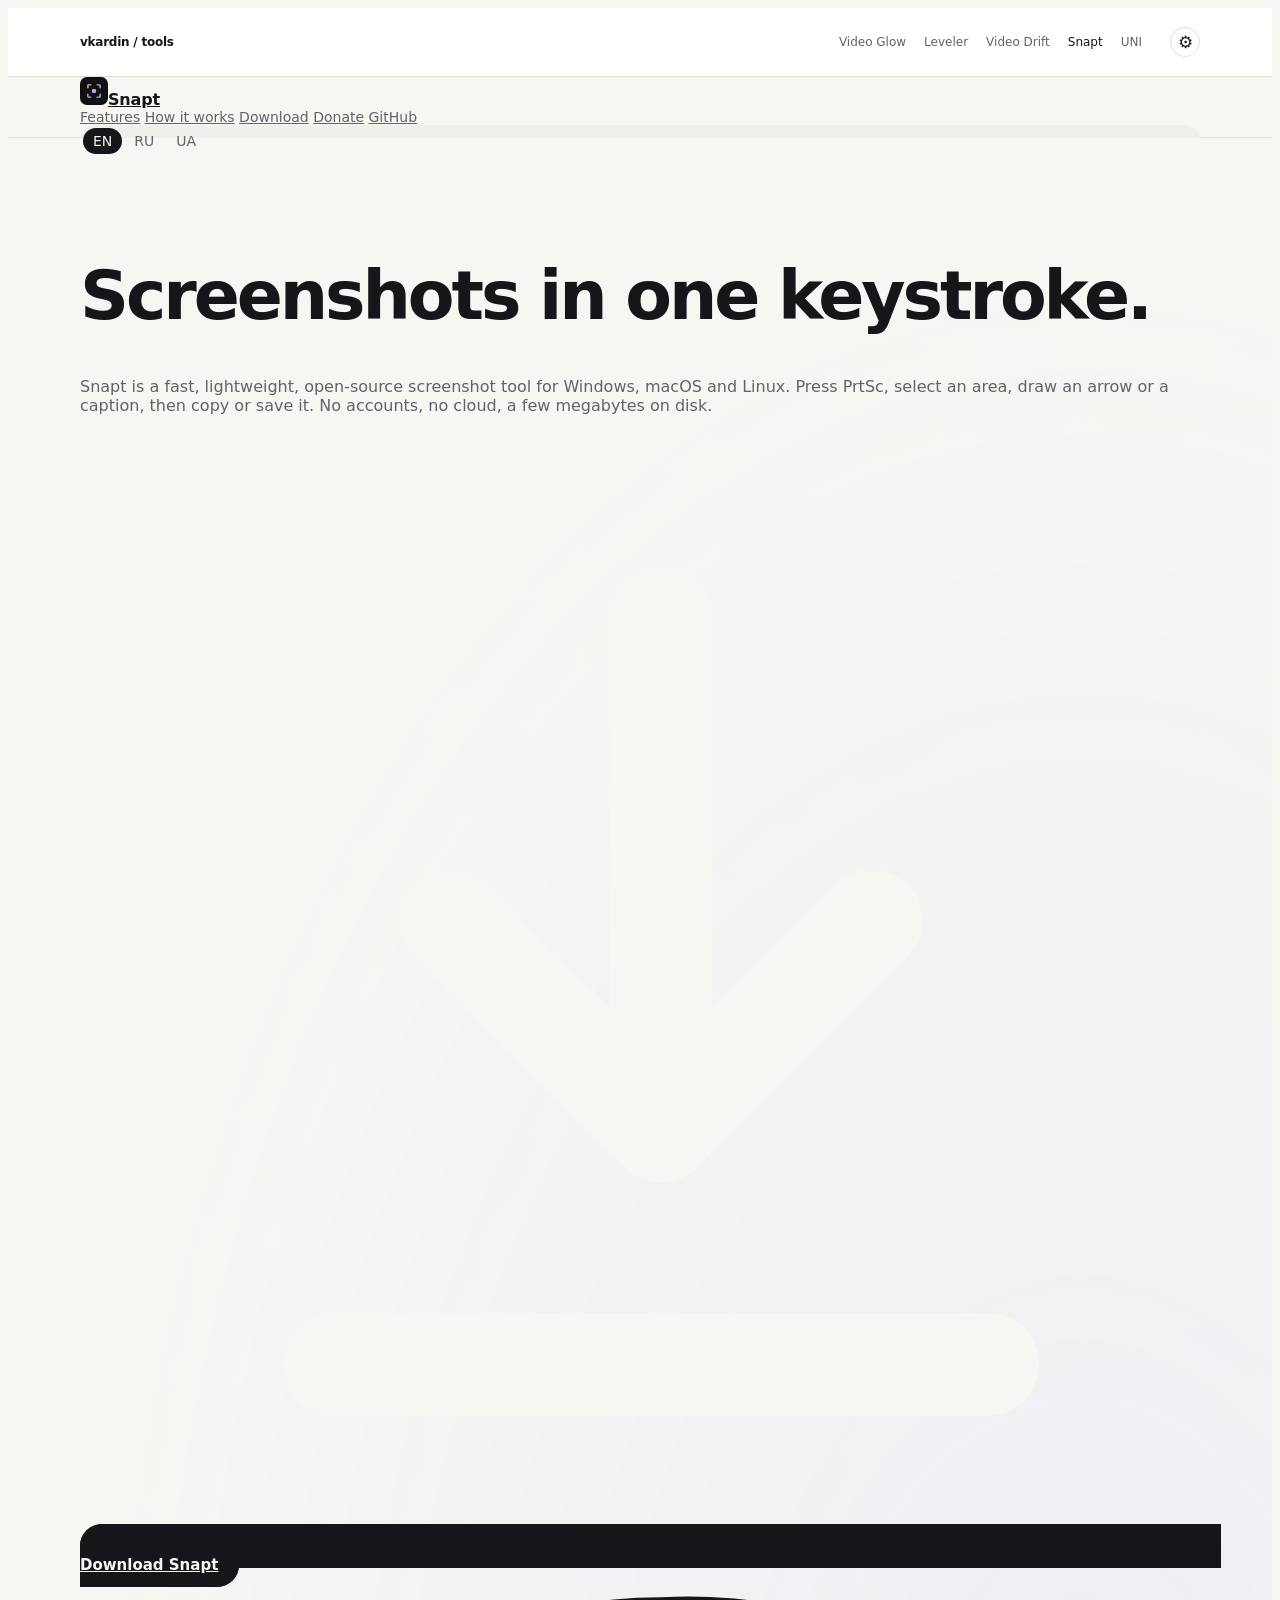
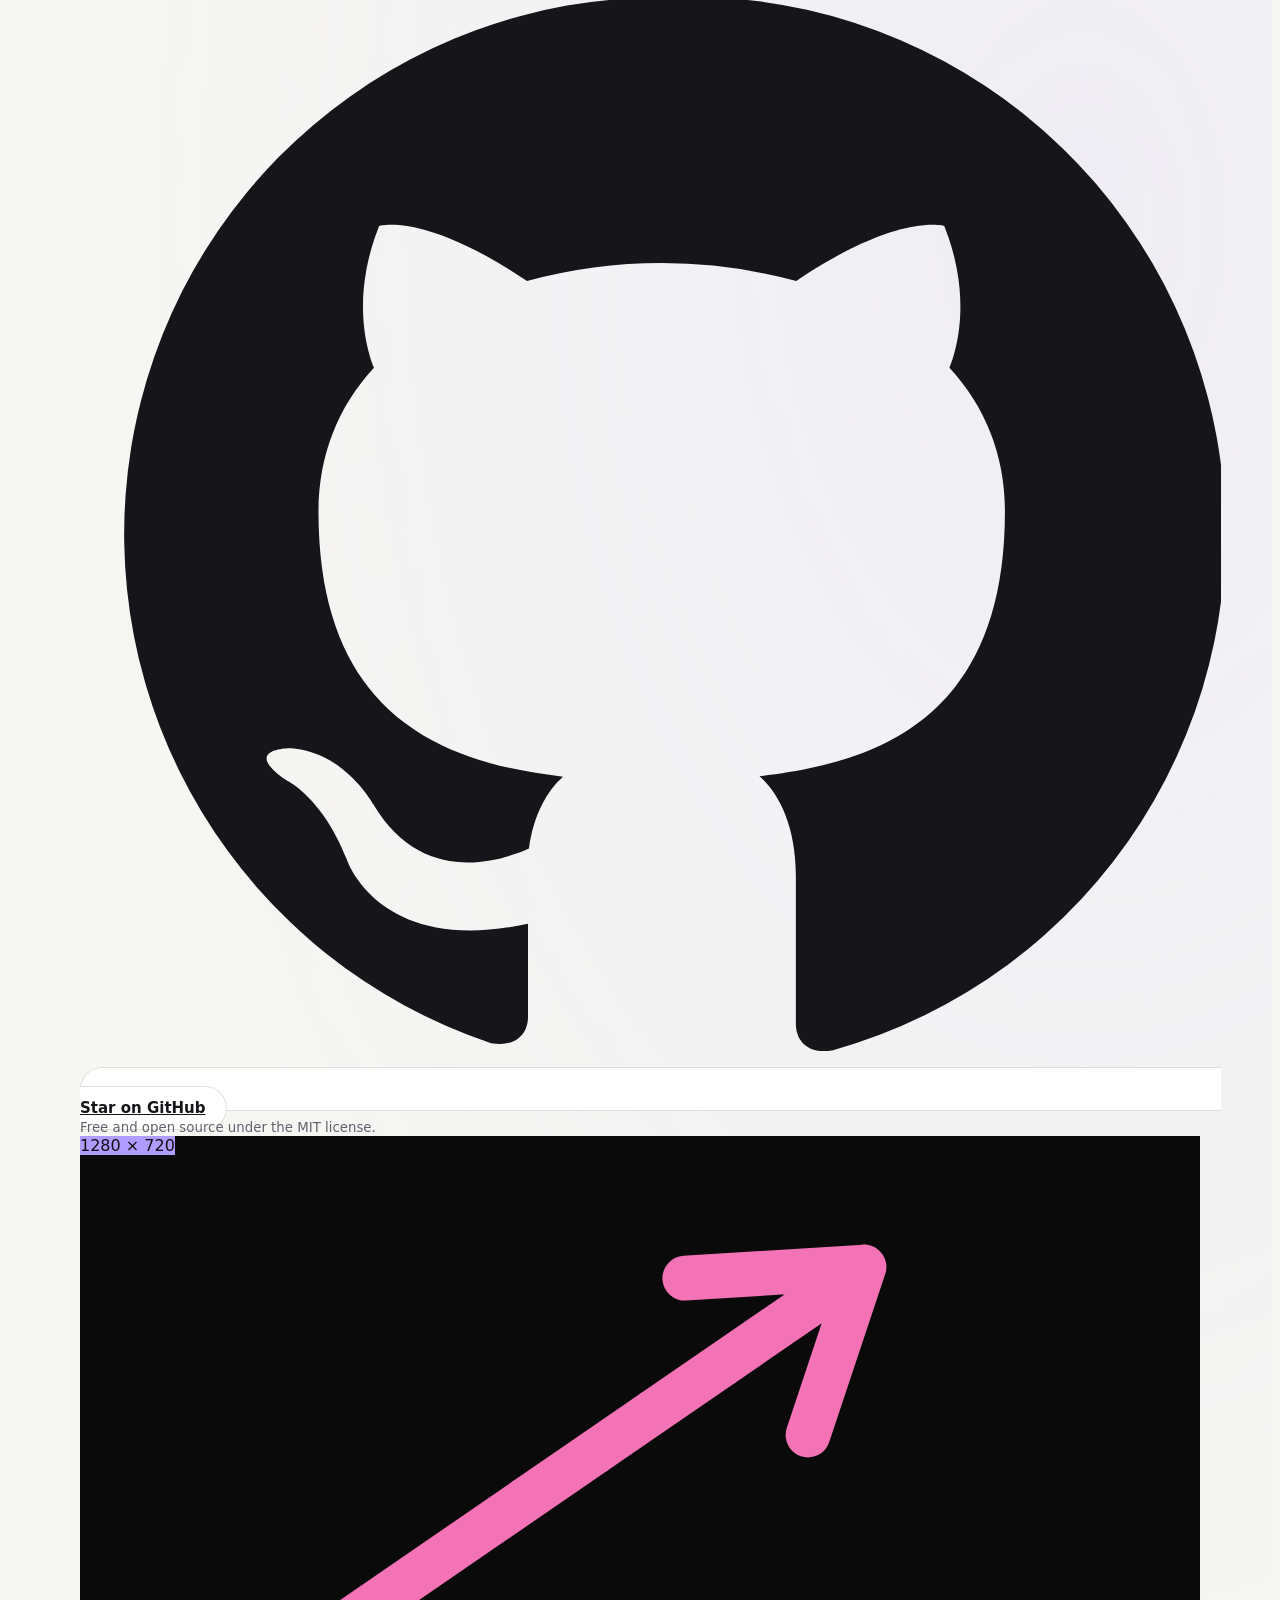
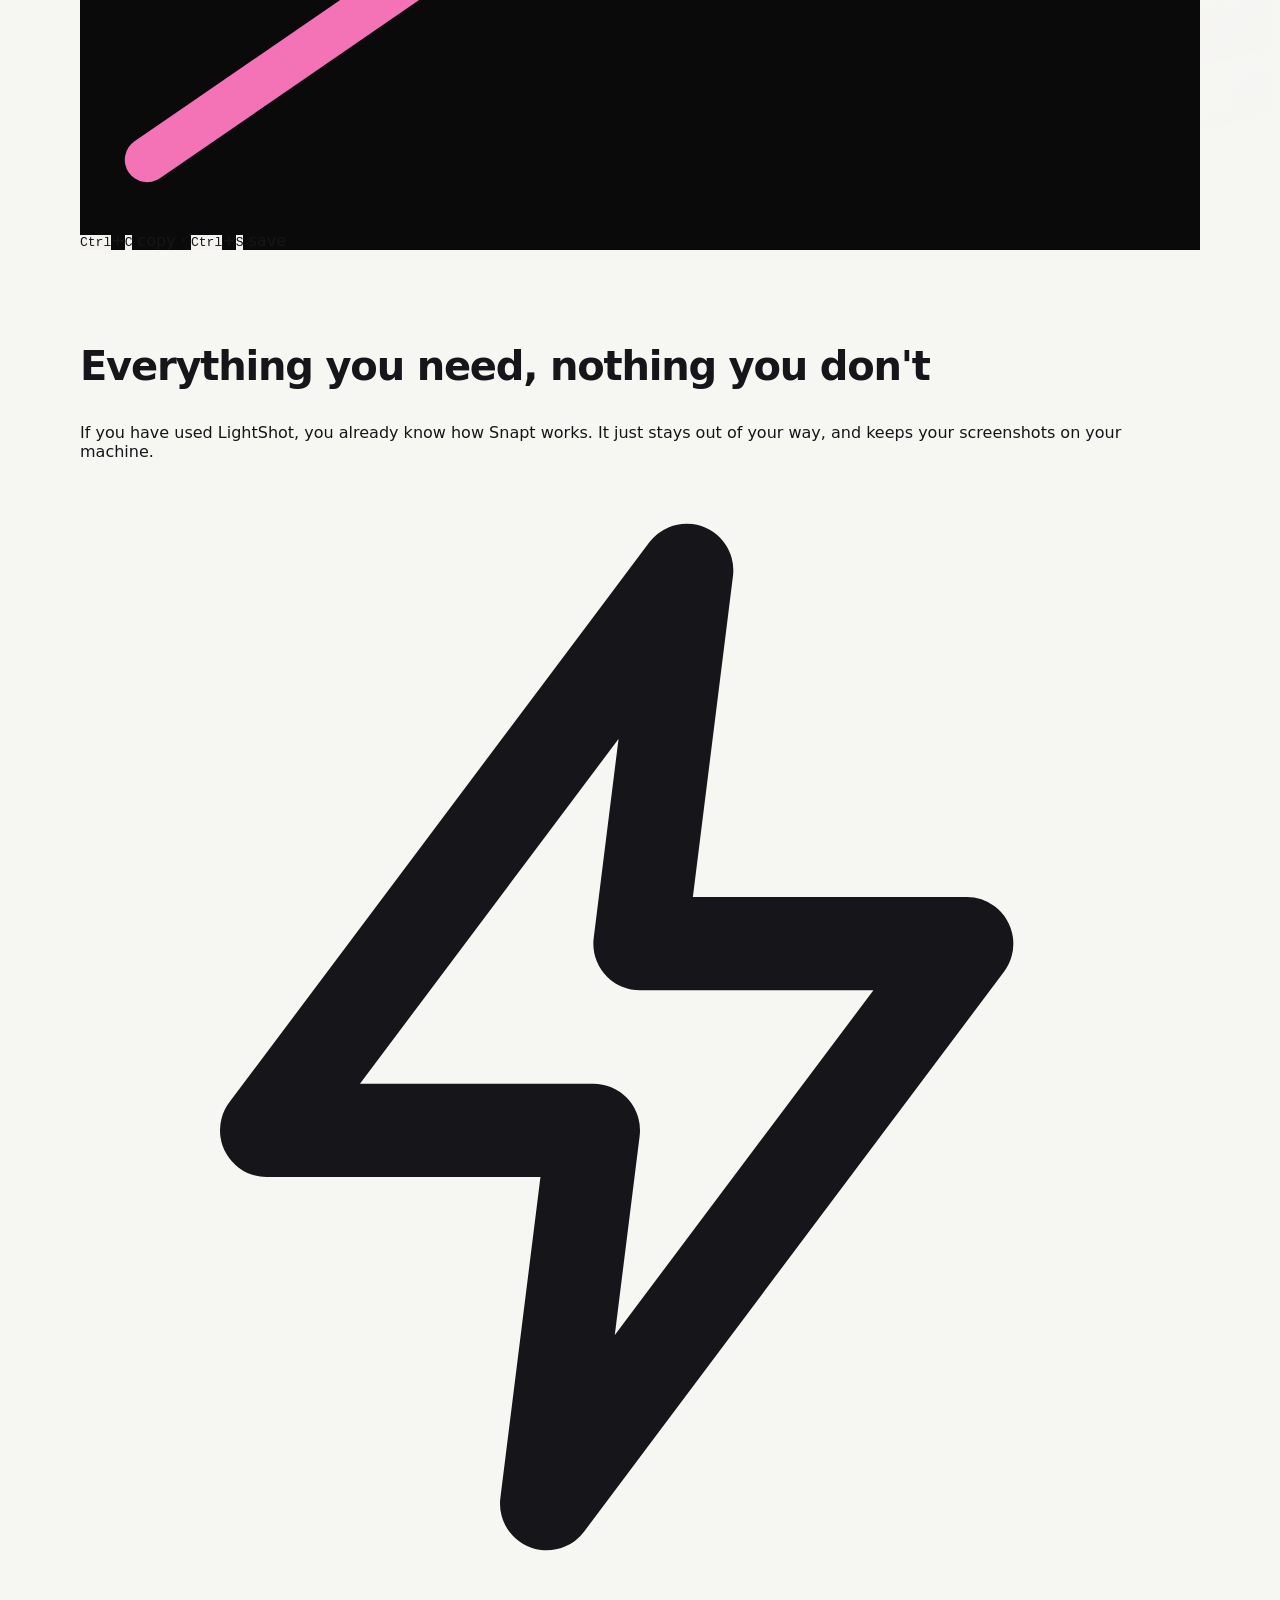
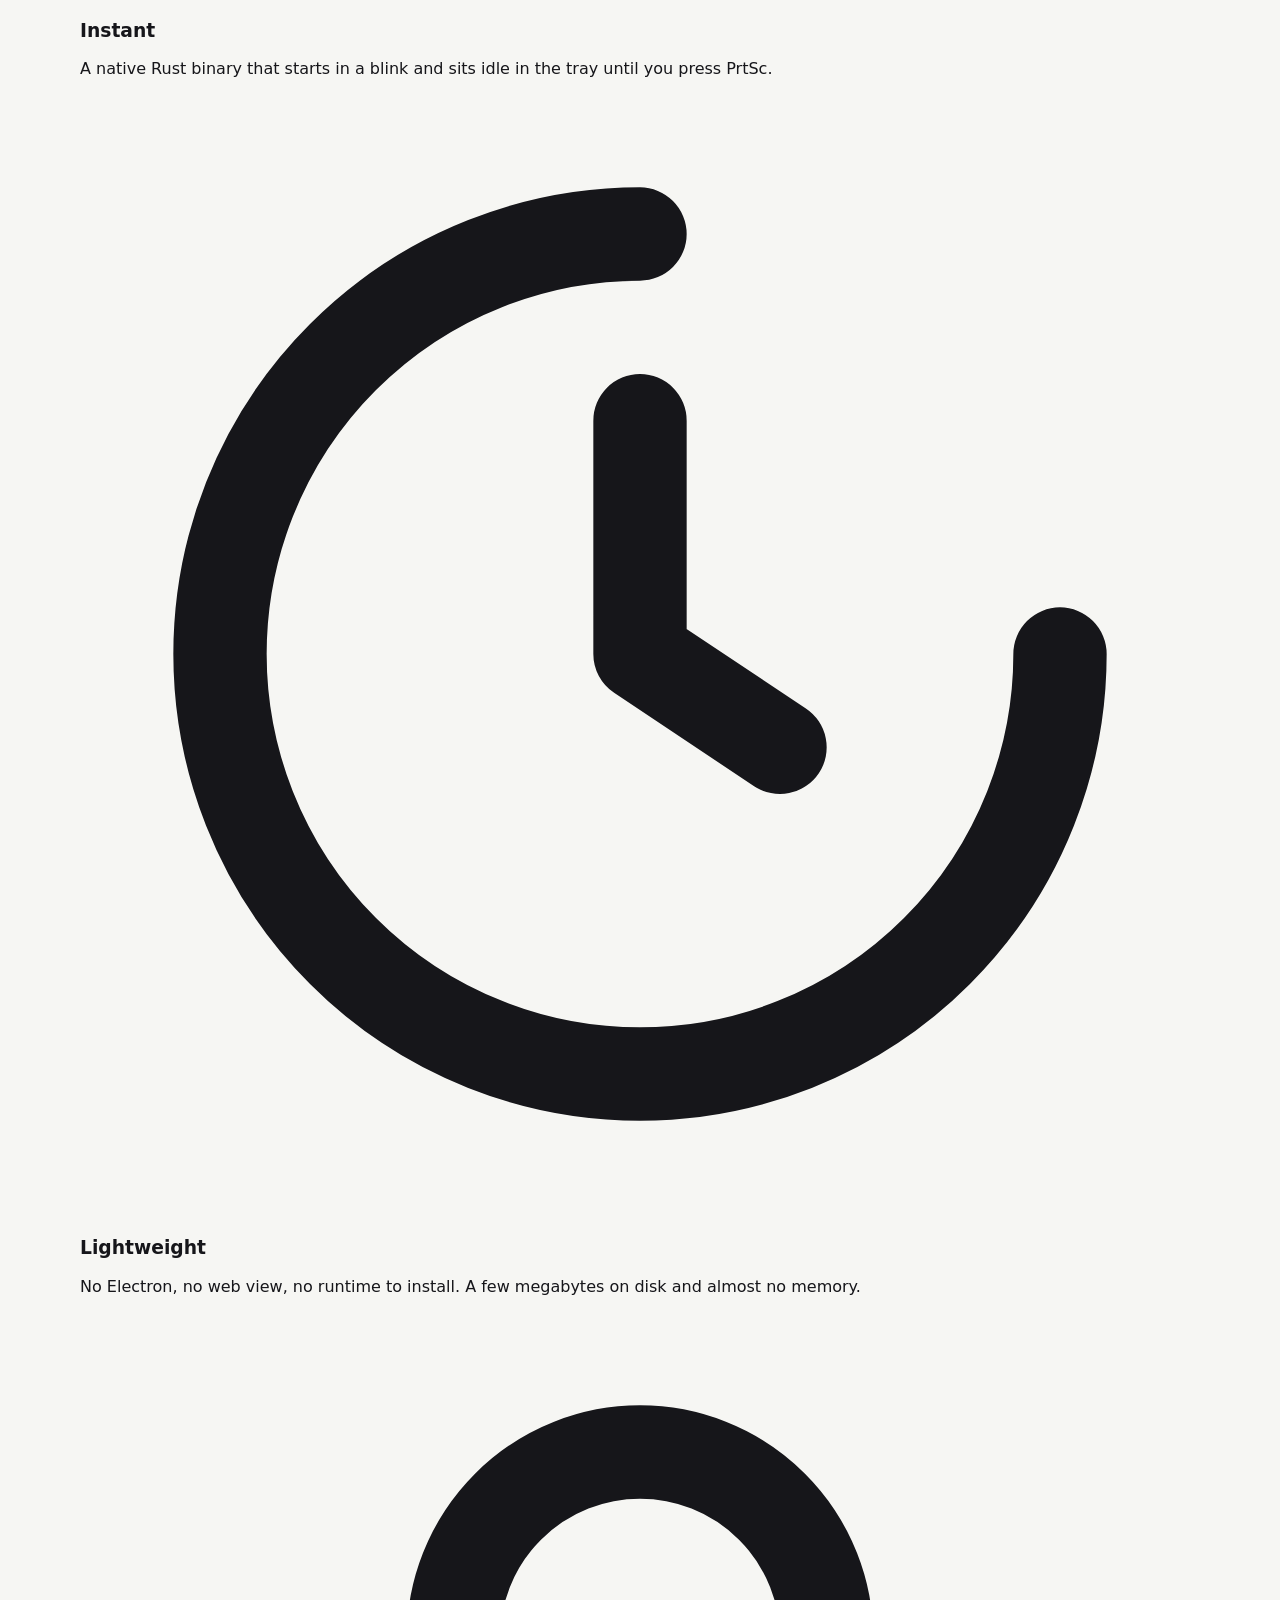
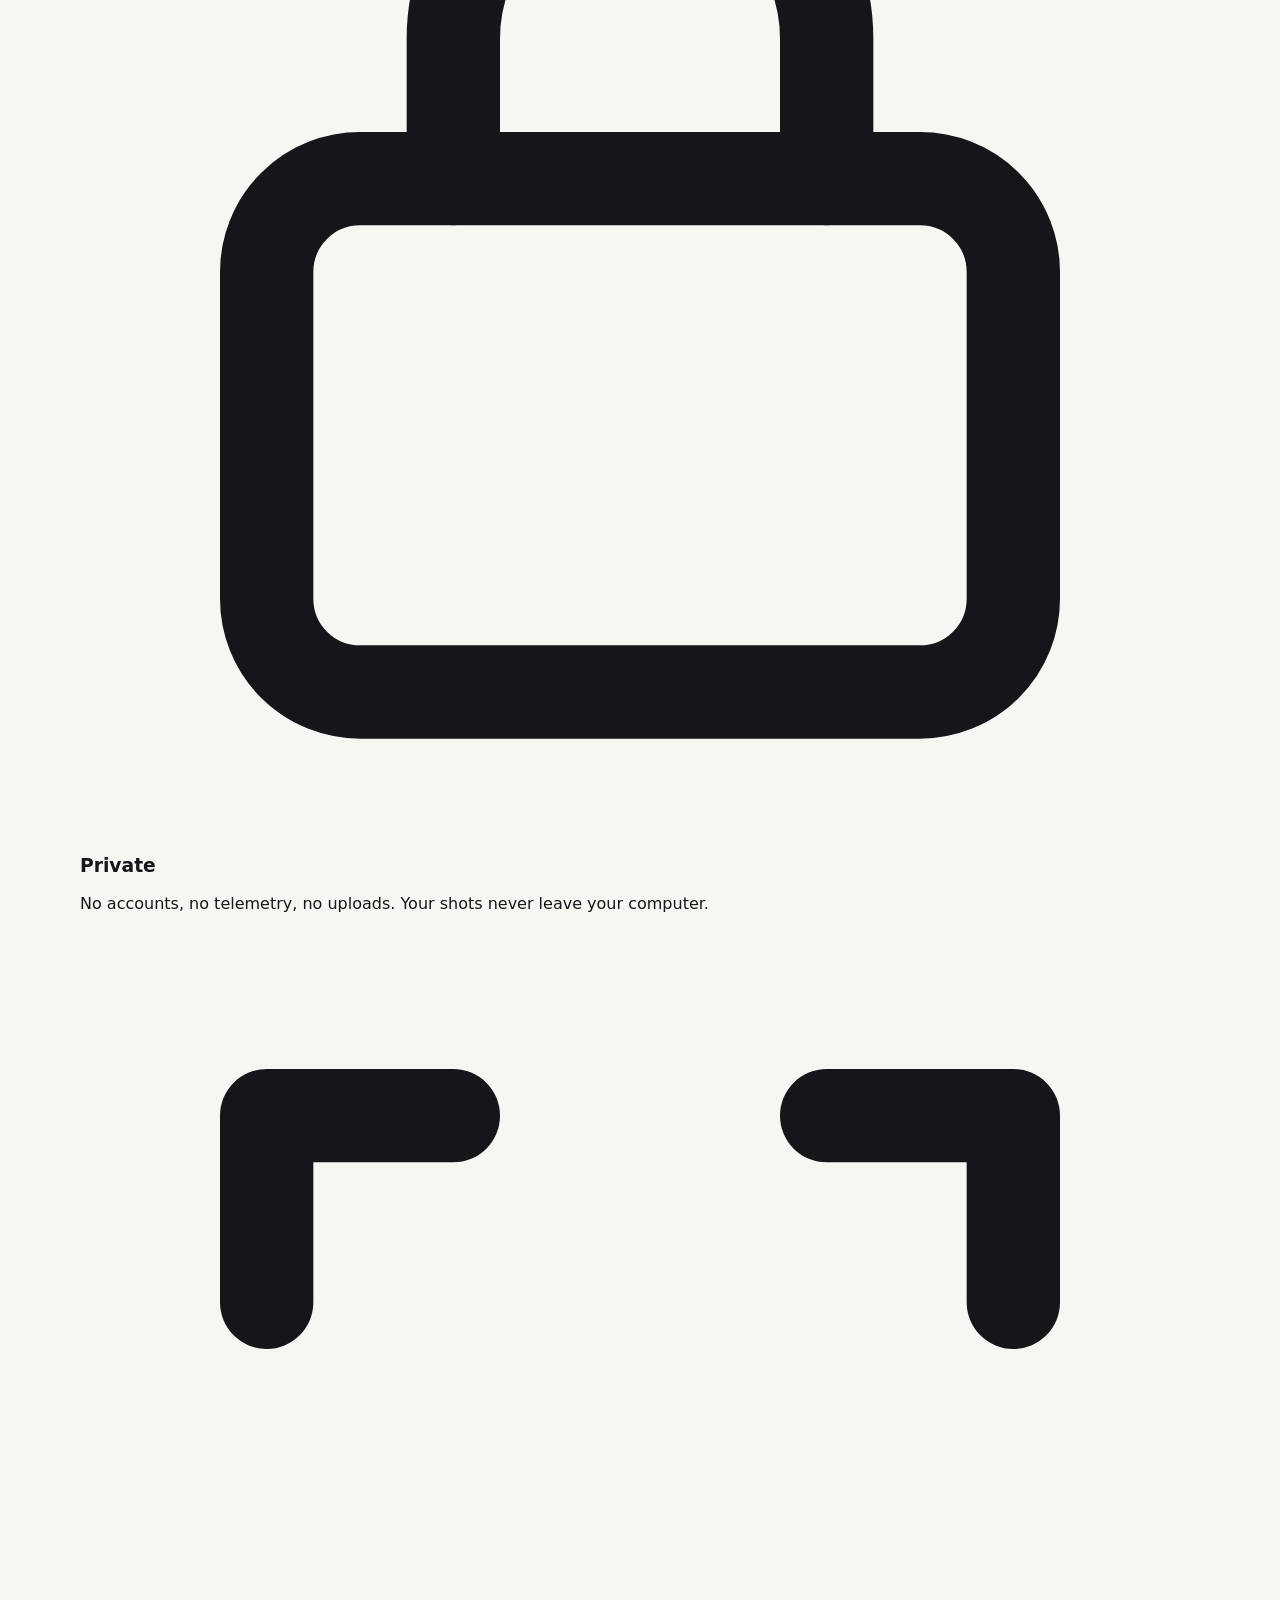
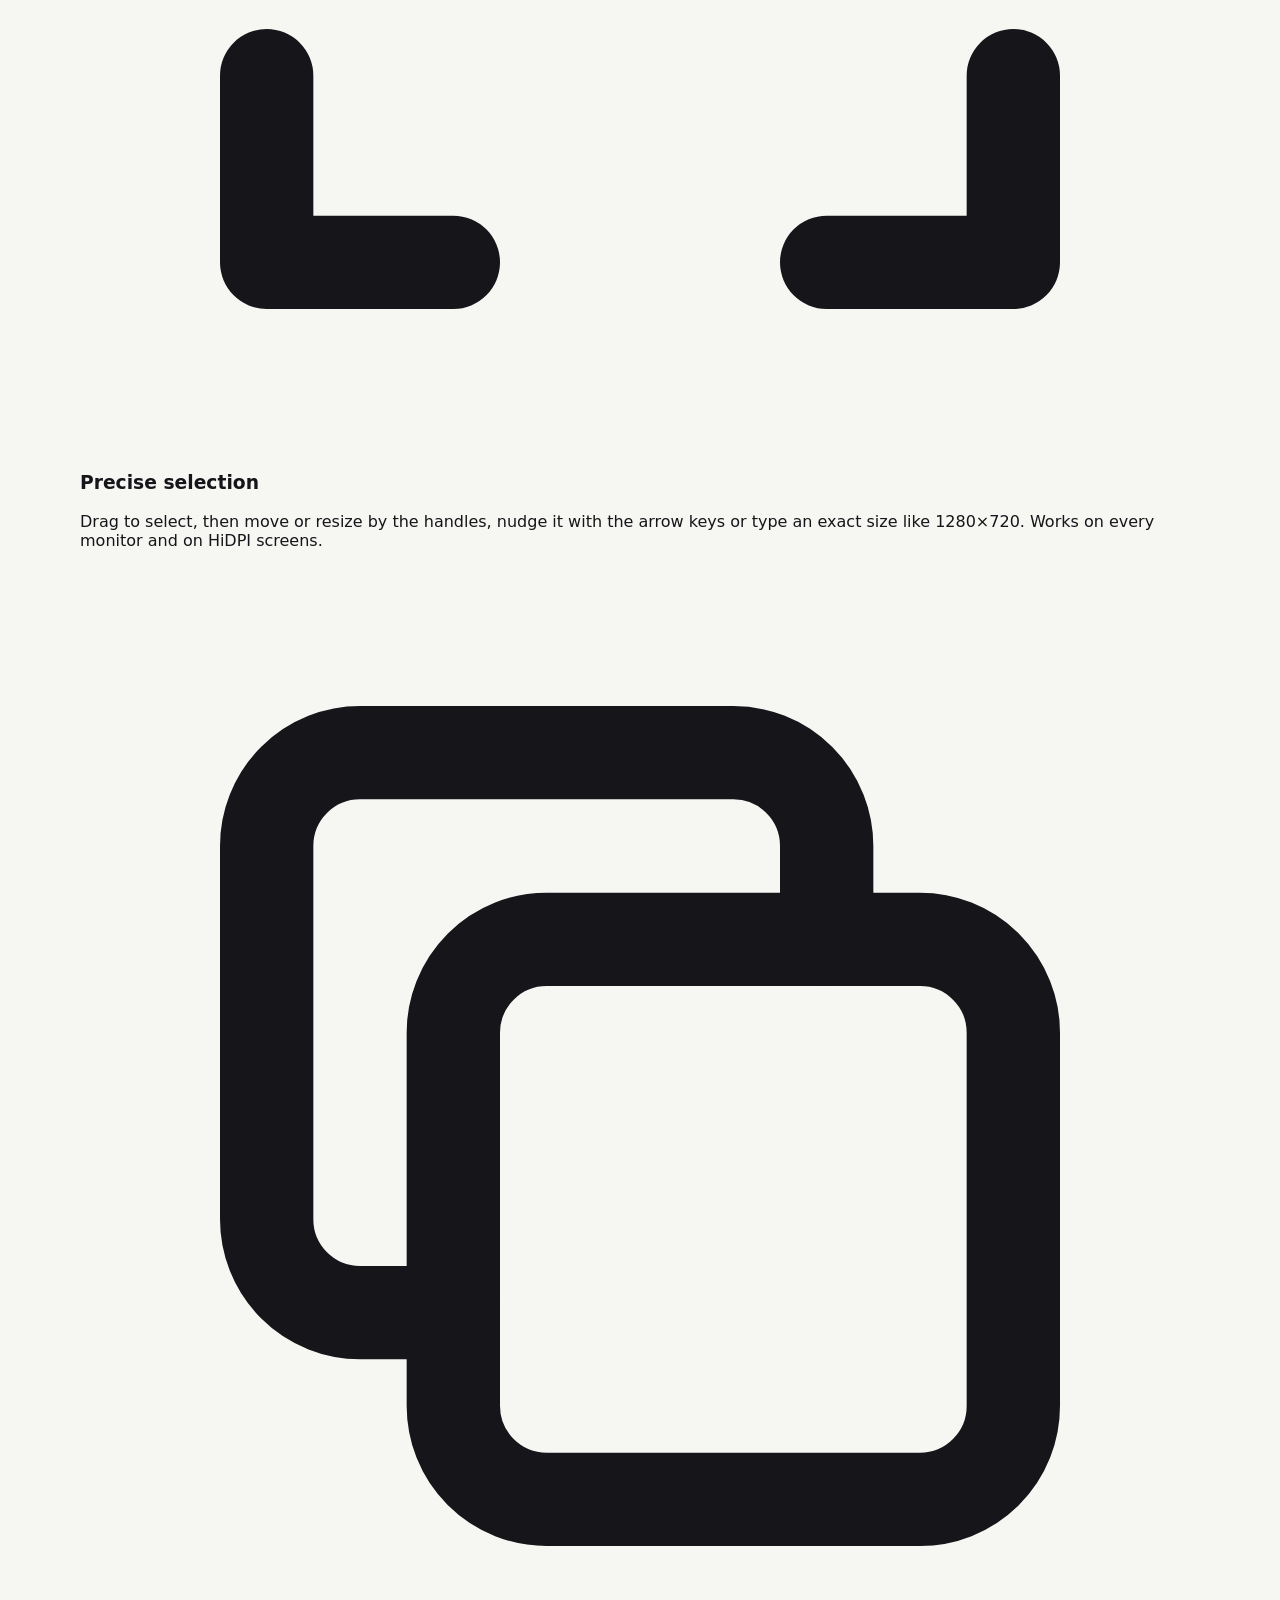
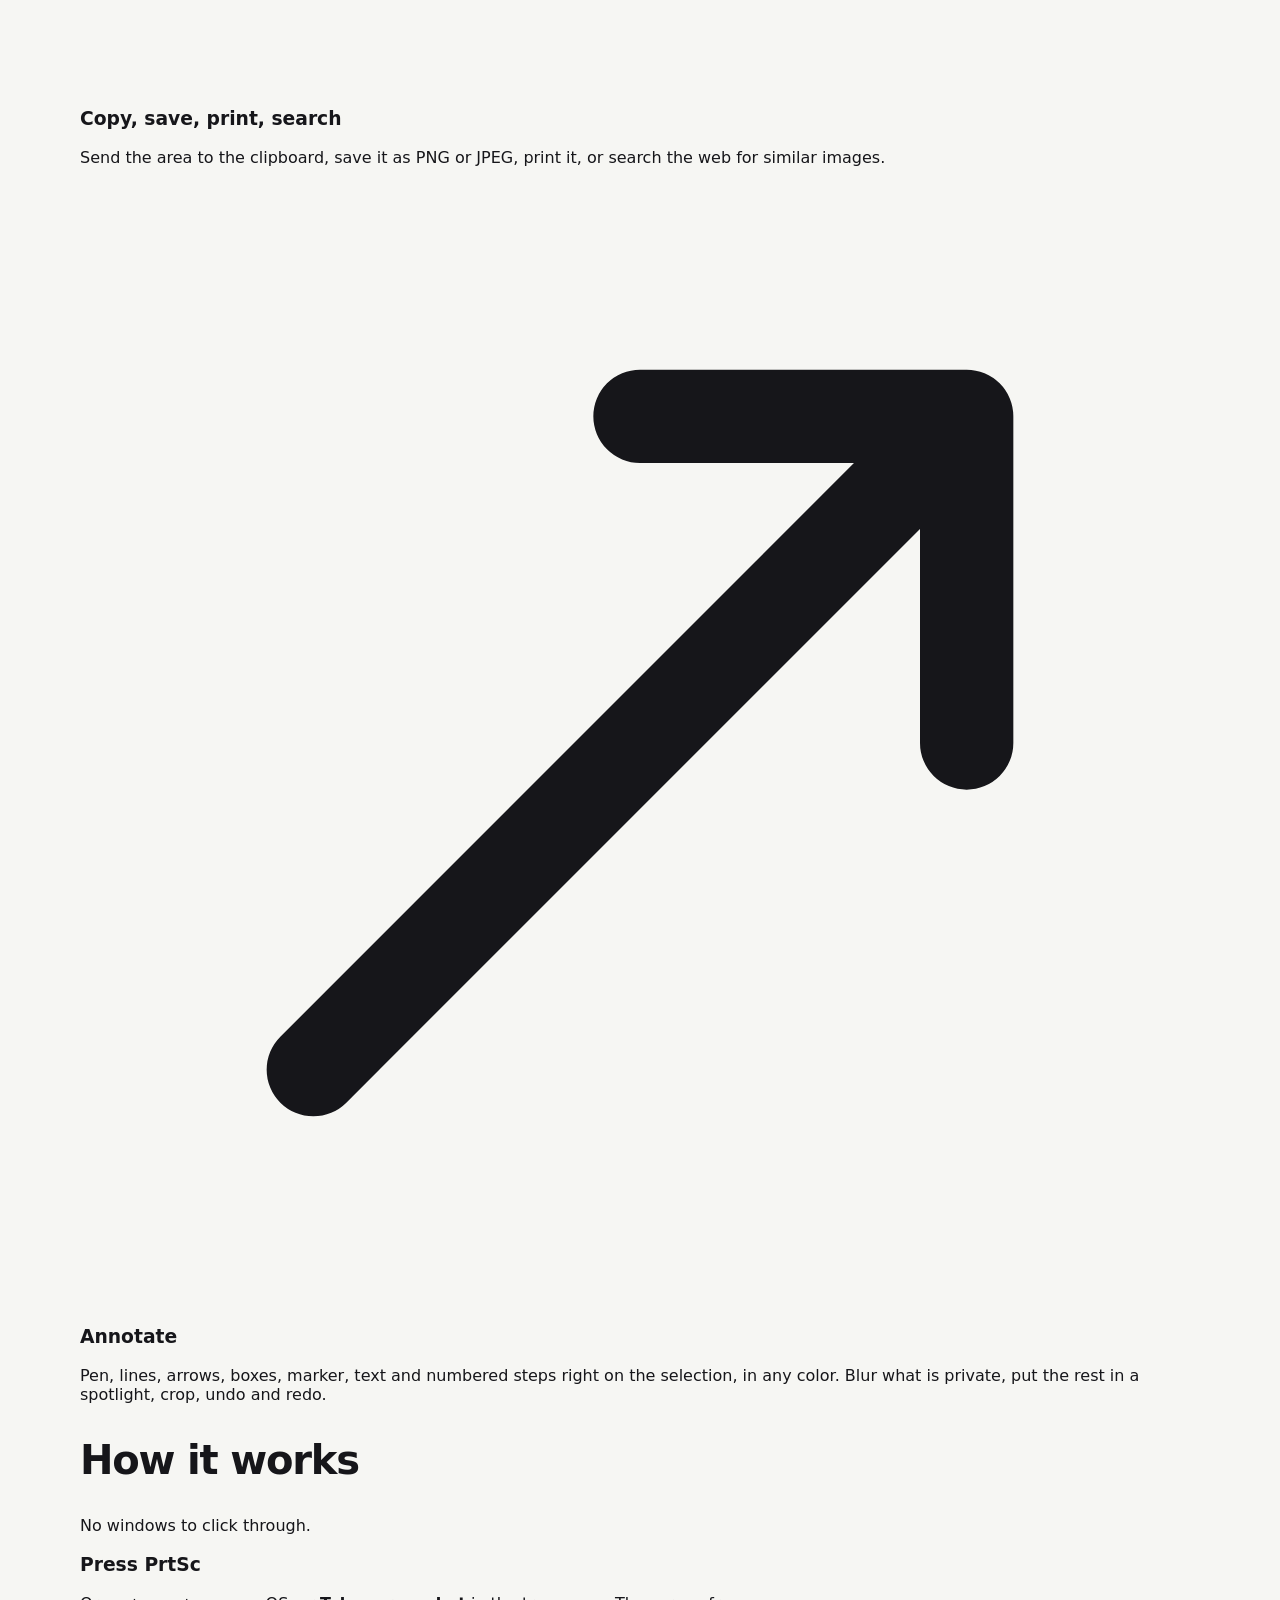
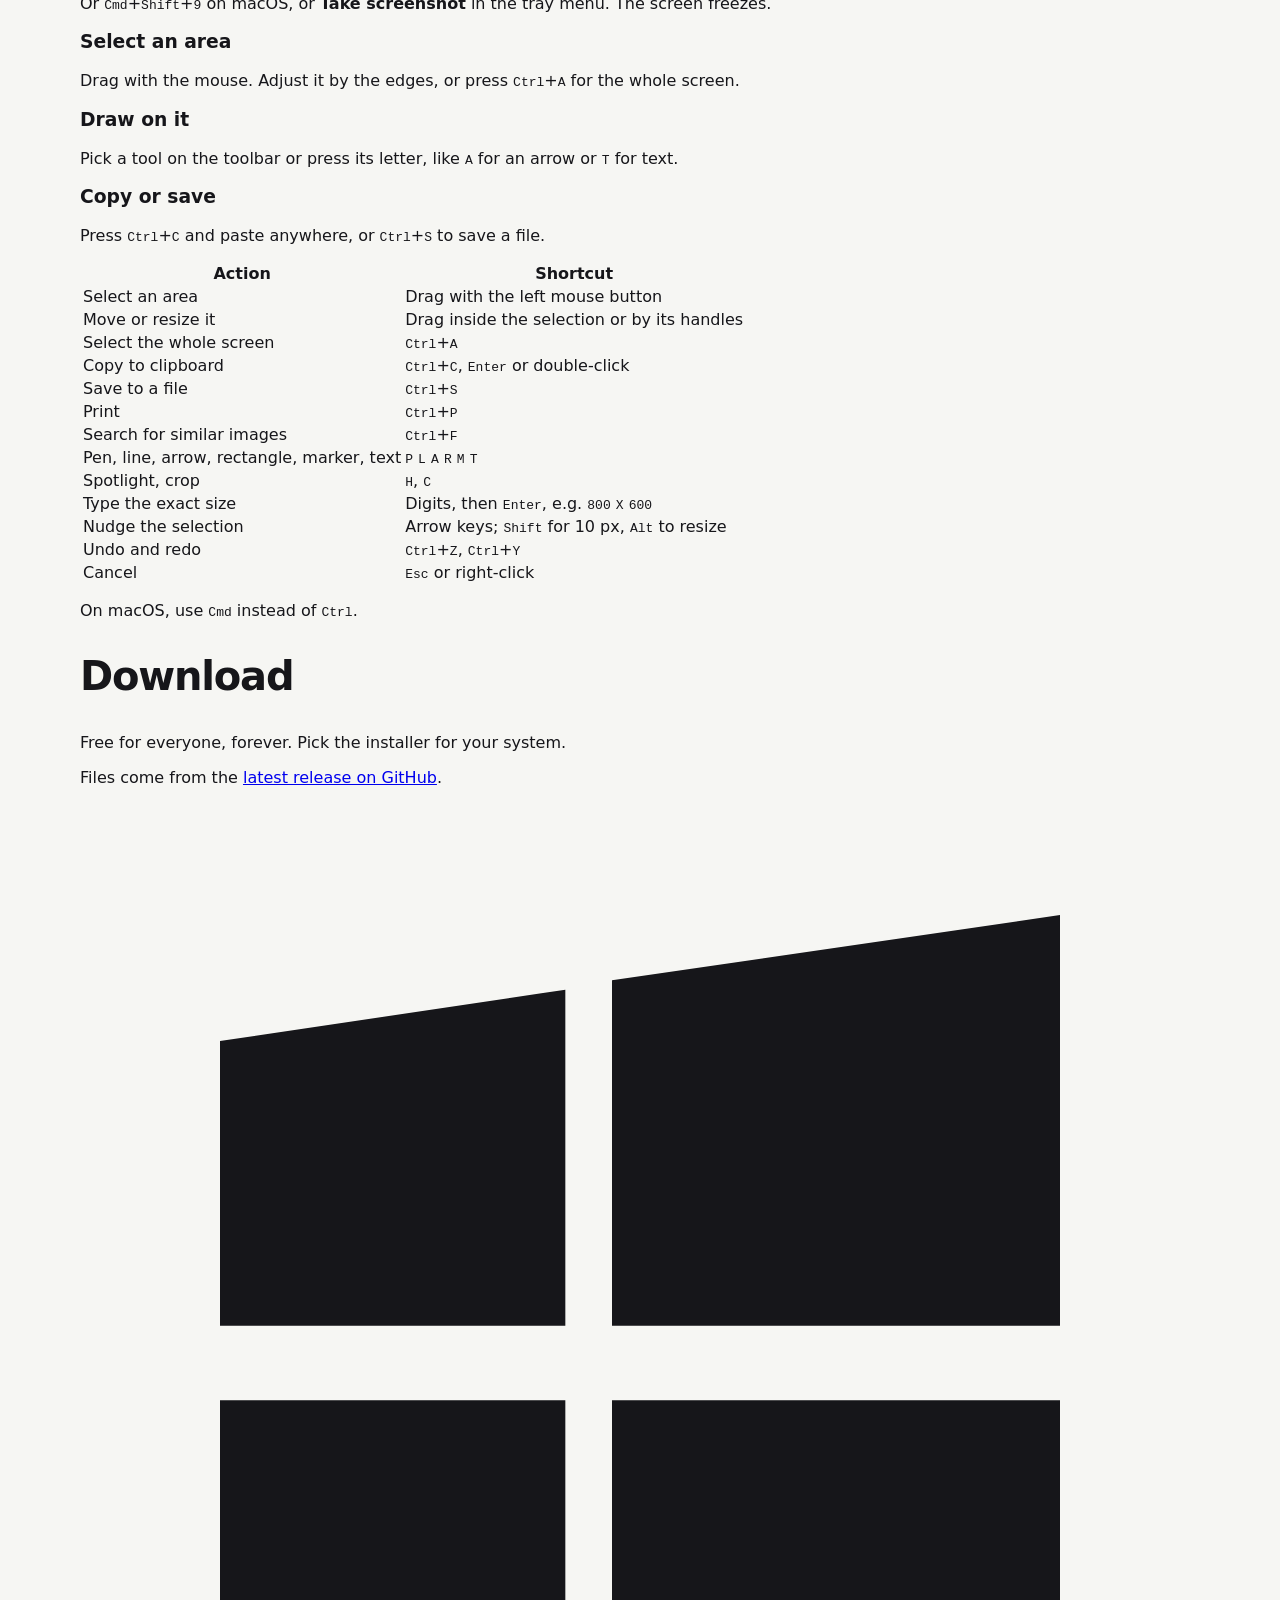
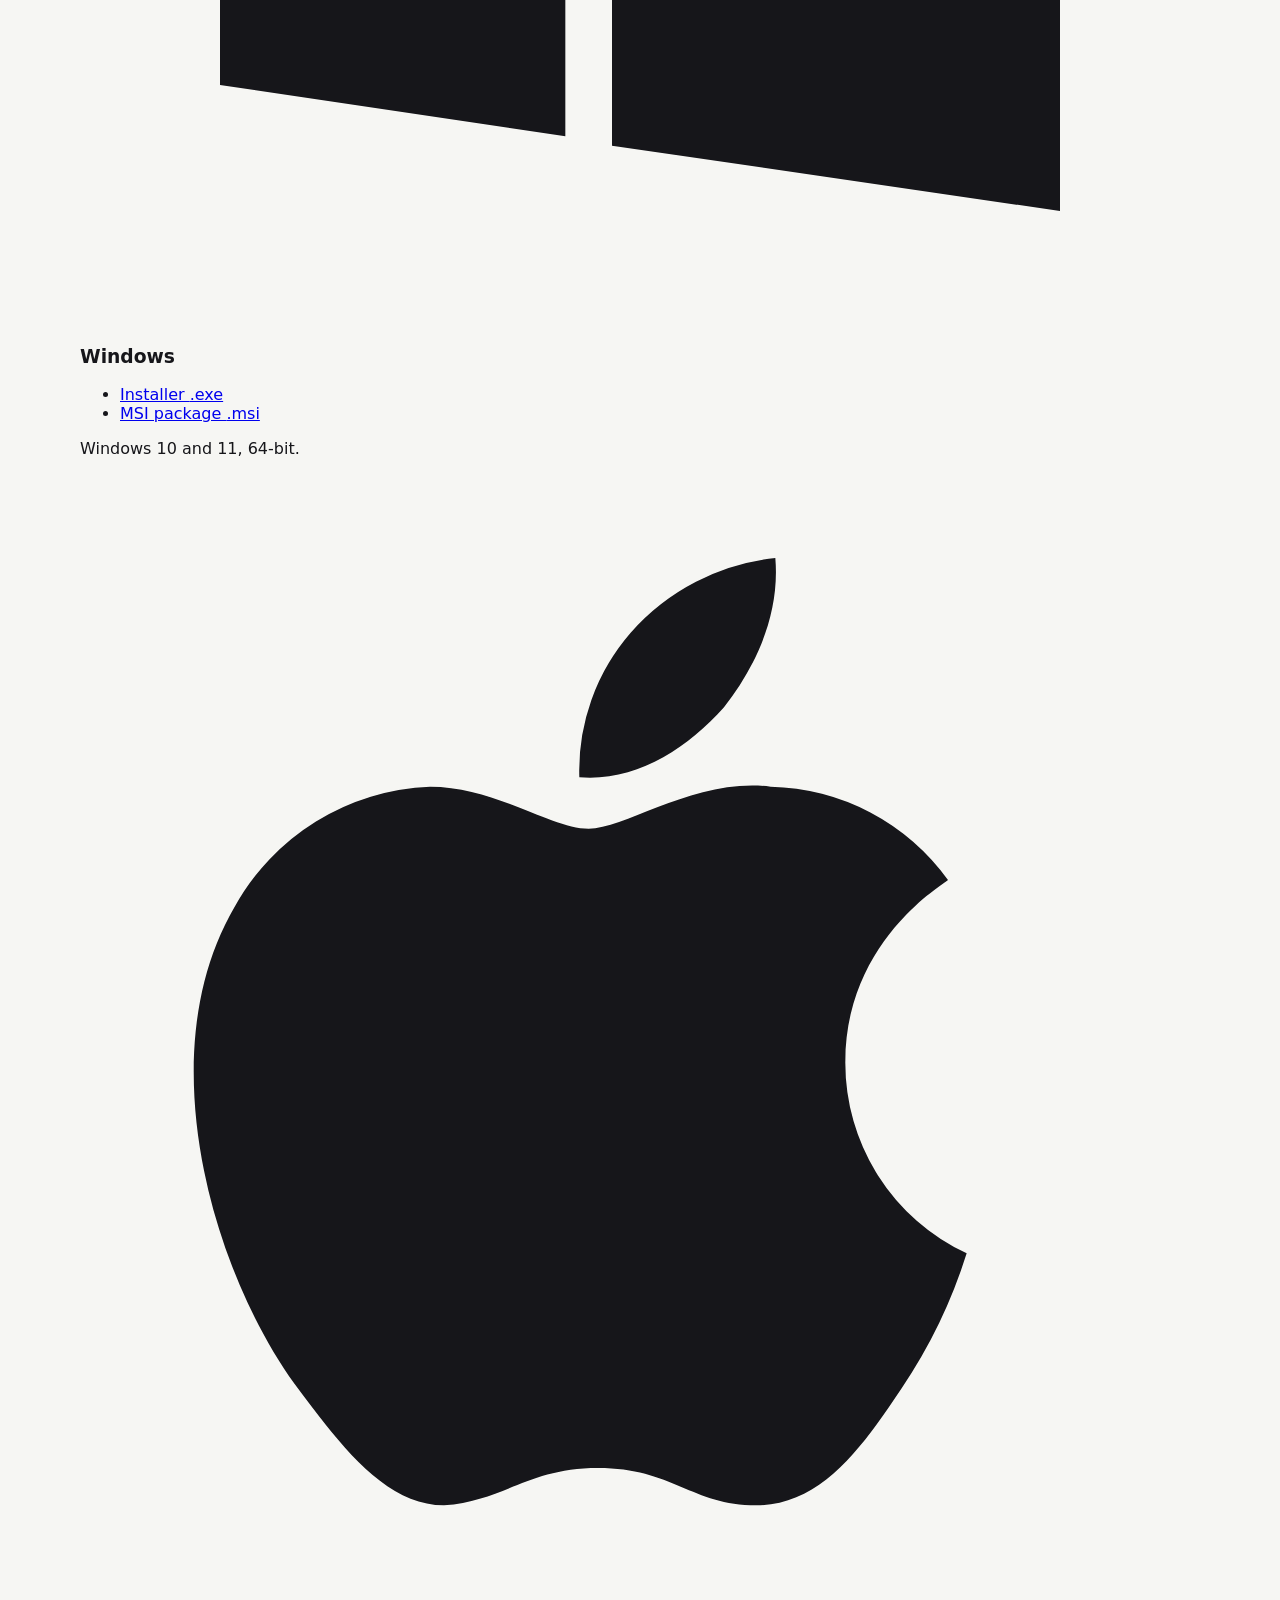
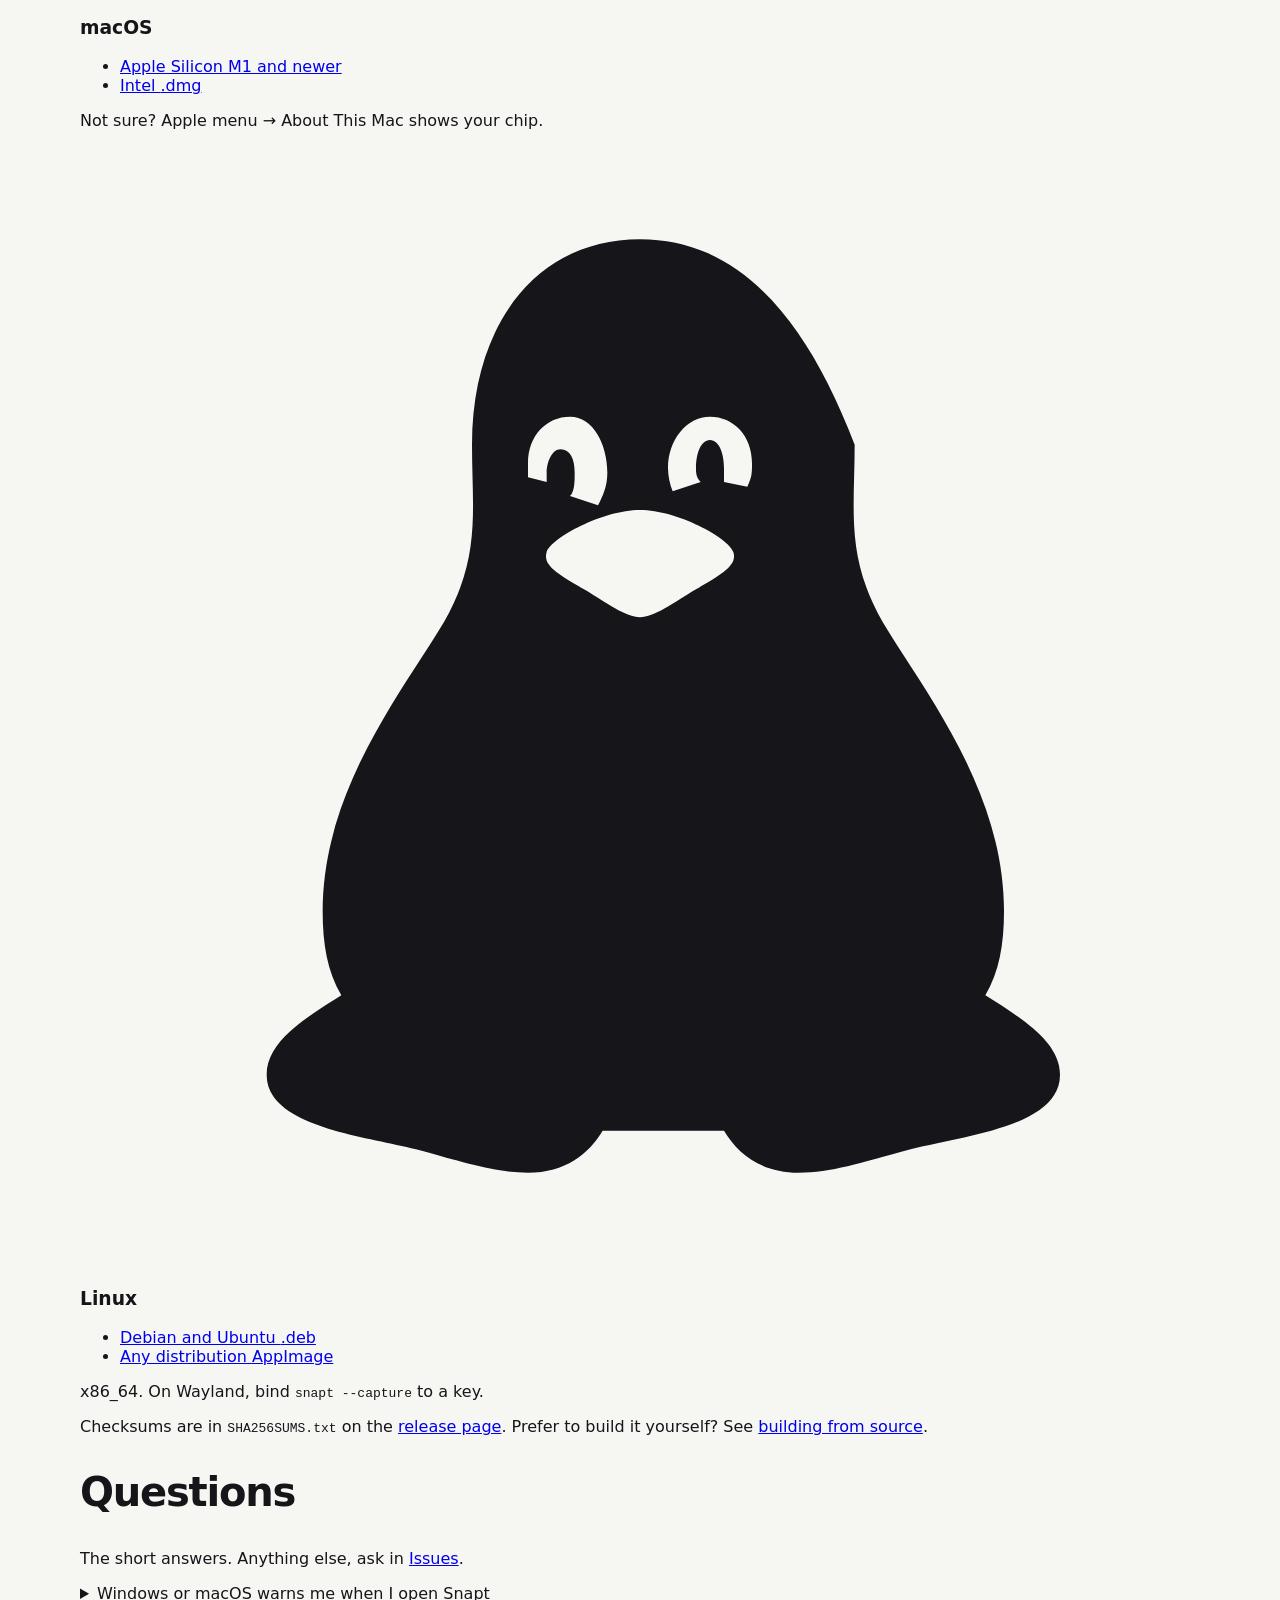
==== commit dc418020: "Align application interfaces with the shared UI kit" ====
--- a/site/index.html
+++ b/site/index.html
@@ -5,7 +5,7 @@
 <meta name="viewport" content="width=device-width, initial-scale=1">
 <title>Snapt: fast, open-source screenshot tool</title>
 <meta name="description" content="Snapt is a fast, lightweight, open-source screenshot tool for Windows, macOS and Linux. Press PrtSc, select an area, draw an arrow or a caption, then copy or save it. No accounts, no cloud.">
-<meta name="theme-color" content="#5B21B6">
+<meta name="theme-color" content="#101013">
 <link rel="icon" href="logo.svg" type="image/svg+xml">
 <link rel="canonical" href="https://vkardin.github.io/snapt/">
 <meta property="og:type" content="website">
--- a/site/family.css
+++ b/site/family.css
@@ -97,3 +97,17 @@
 html[data-motion=reduce]{scroll-behavior:auto!important}
 html[data-motion=reduce] *,html[data-motion=reduce] *::before,html[data-motion=reduce] *::after{animation:none!important;transition:none!important;scroll-behavior:auto!important}
 @media(max-width:760px){.family-nav-inner{gap:8px;padding-inline:18px}.family-nav-links{gap:6px 10px}.family-settings-button{margin-left:0}}
+
+/* Focus brand: a neutral canvas with a warm selection accent. */
+body[data-family=snapt]{--family-accent:#b09bff}
+body[data-family=snapt] .hero{background:radial-gradient(ellipse at 85% 50%,#b09bff18,transparent 65%),var(--family-bg)}
+body[data-family=snapt] .demo{background:#0a0a0b;border-color:#27272c}
+body[data-family=snapt] .demo .bar{background:#171719}
+body[data-family=snapt] .demo .bar i{background:#34343a}
+body[data-family=snapt] .demo .desk div{background:#202024}
+body[data-family=snapt] .demo .sel{border-color:#b09bff}
+body[data-family=snapt] .demo .sel b{border-color:#b09bff}
+body[data-family=snapt] .demo .size{background:#b09bff;color:#101013}
+body[data-family=snapt] .demo .tools span{background:#101013}
+body[data-family=snapt] .demo .hint{color:#16161a}
+body[data-family=snapt] .demo .hint kbd{color:#16161a;background:#f3f2ef;border-color:#c8c7c3}
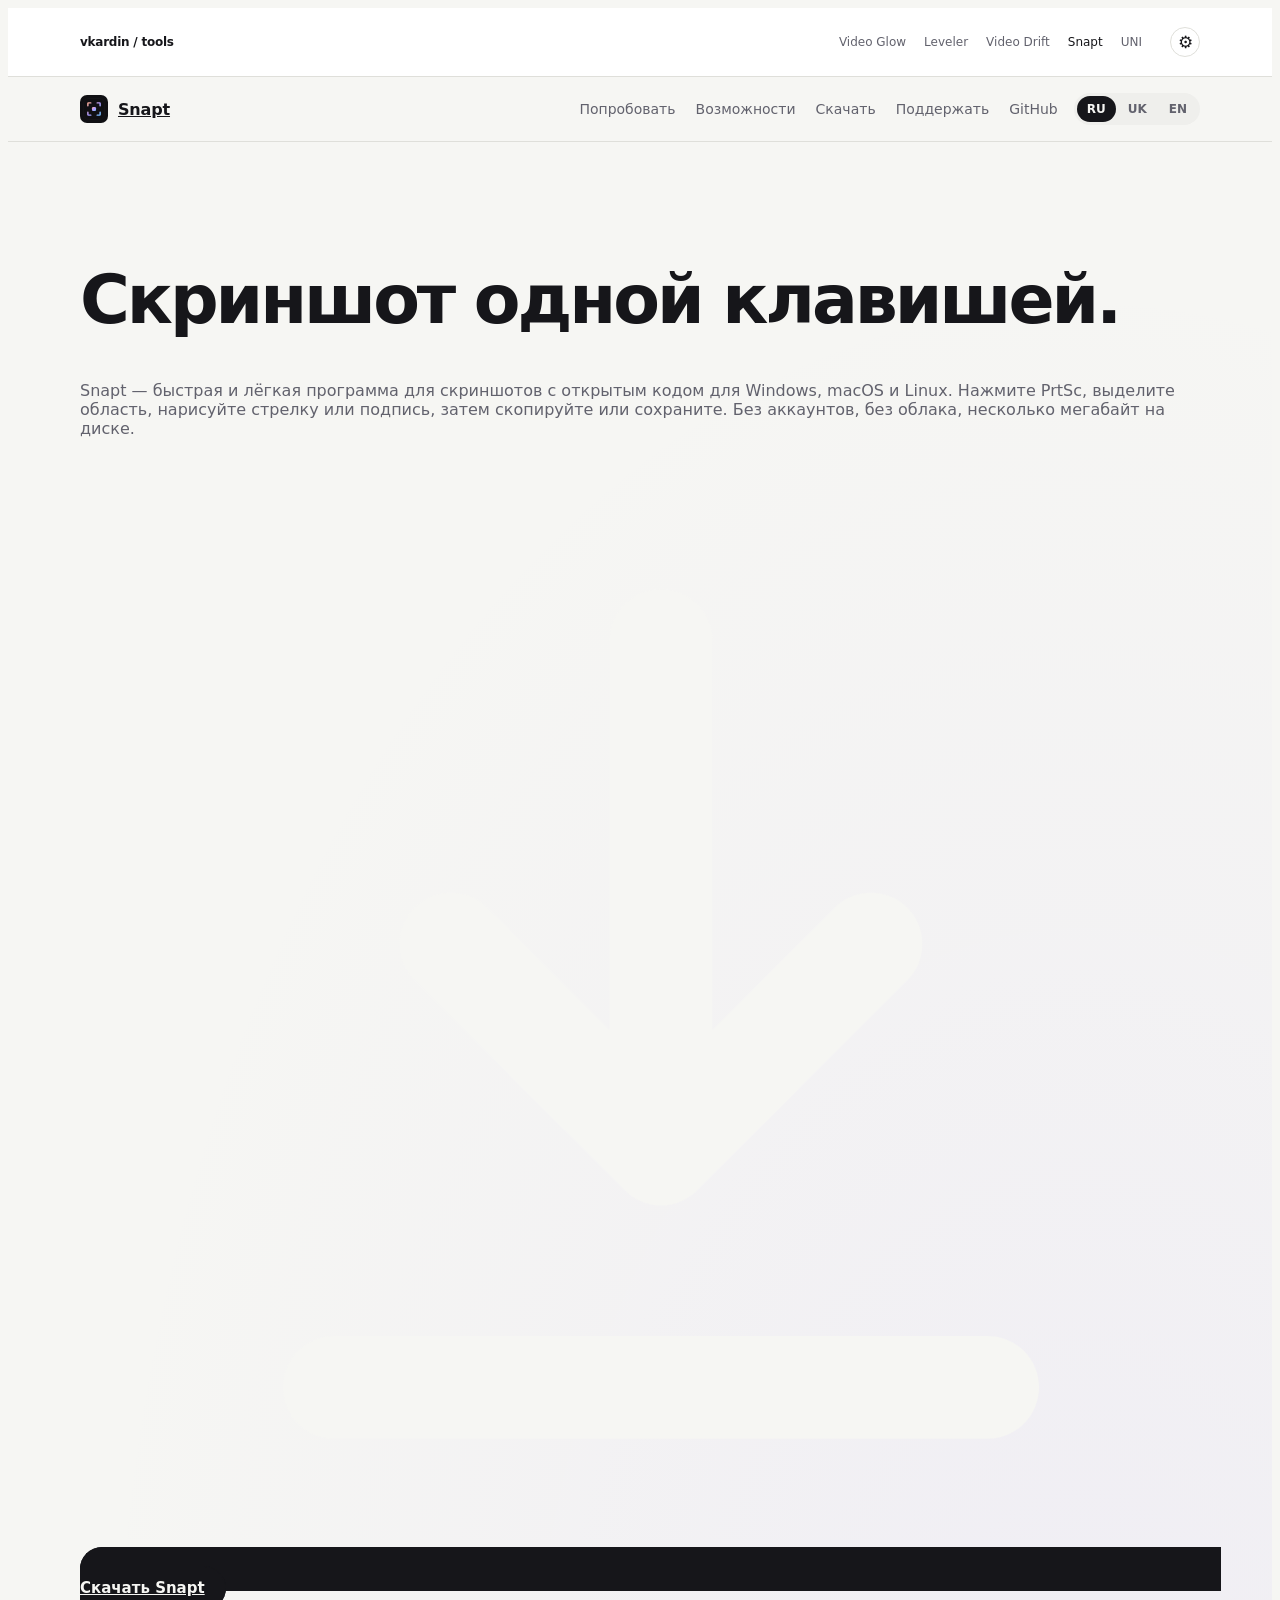
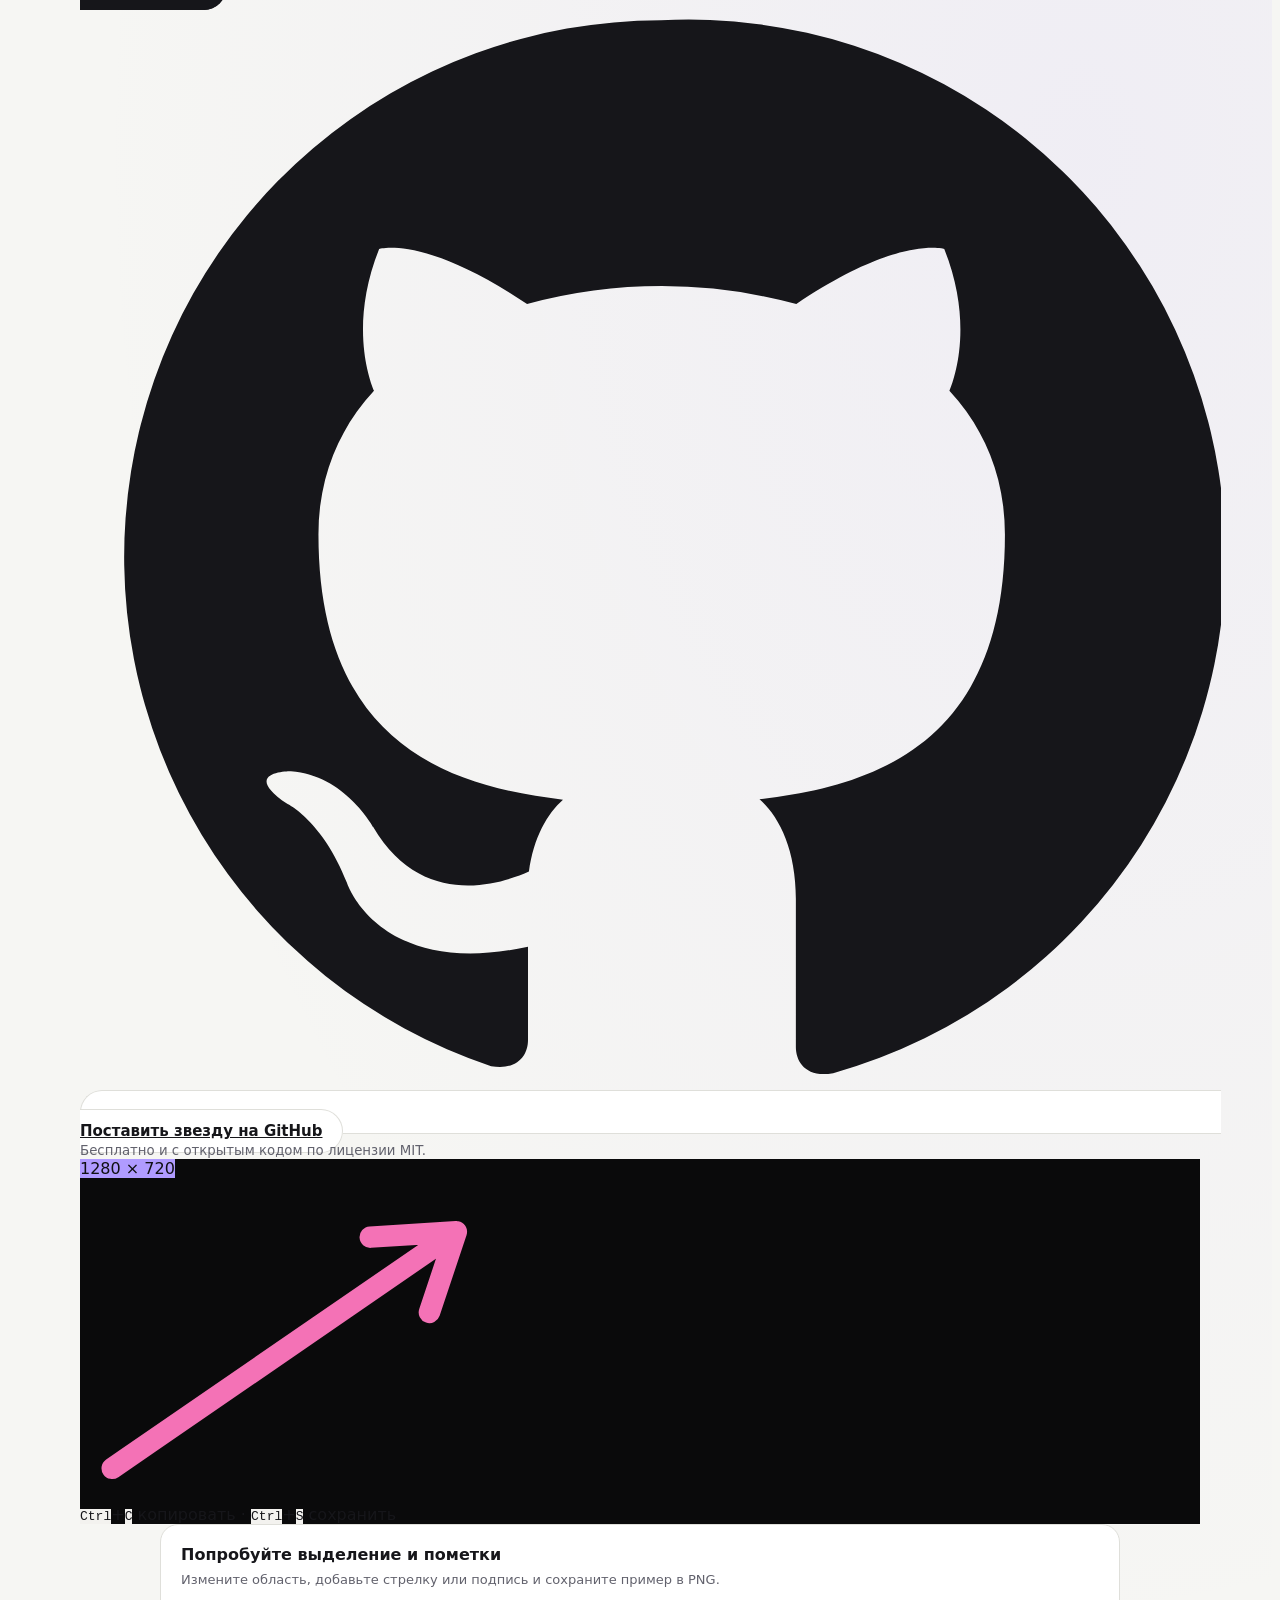
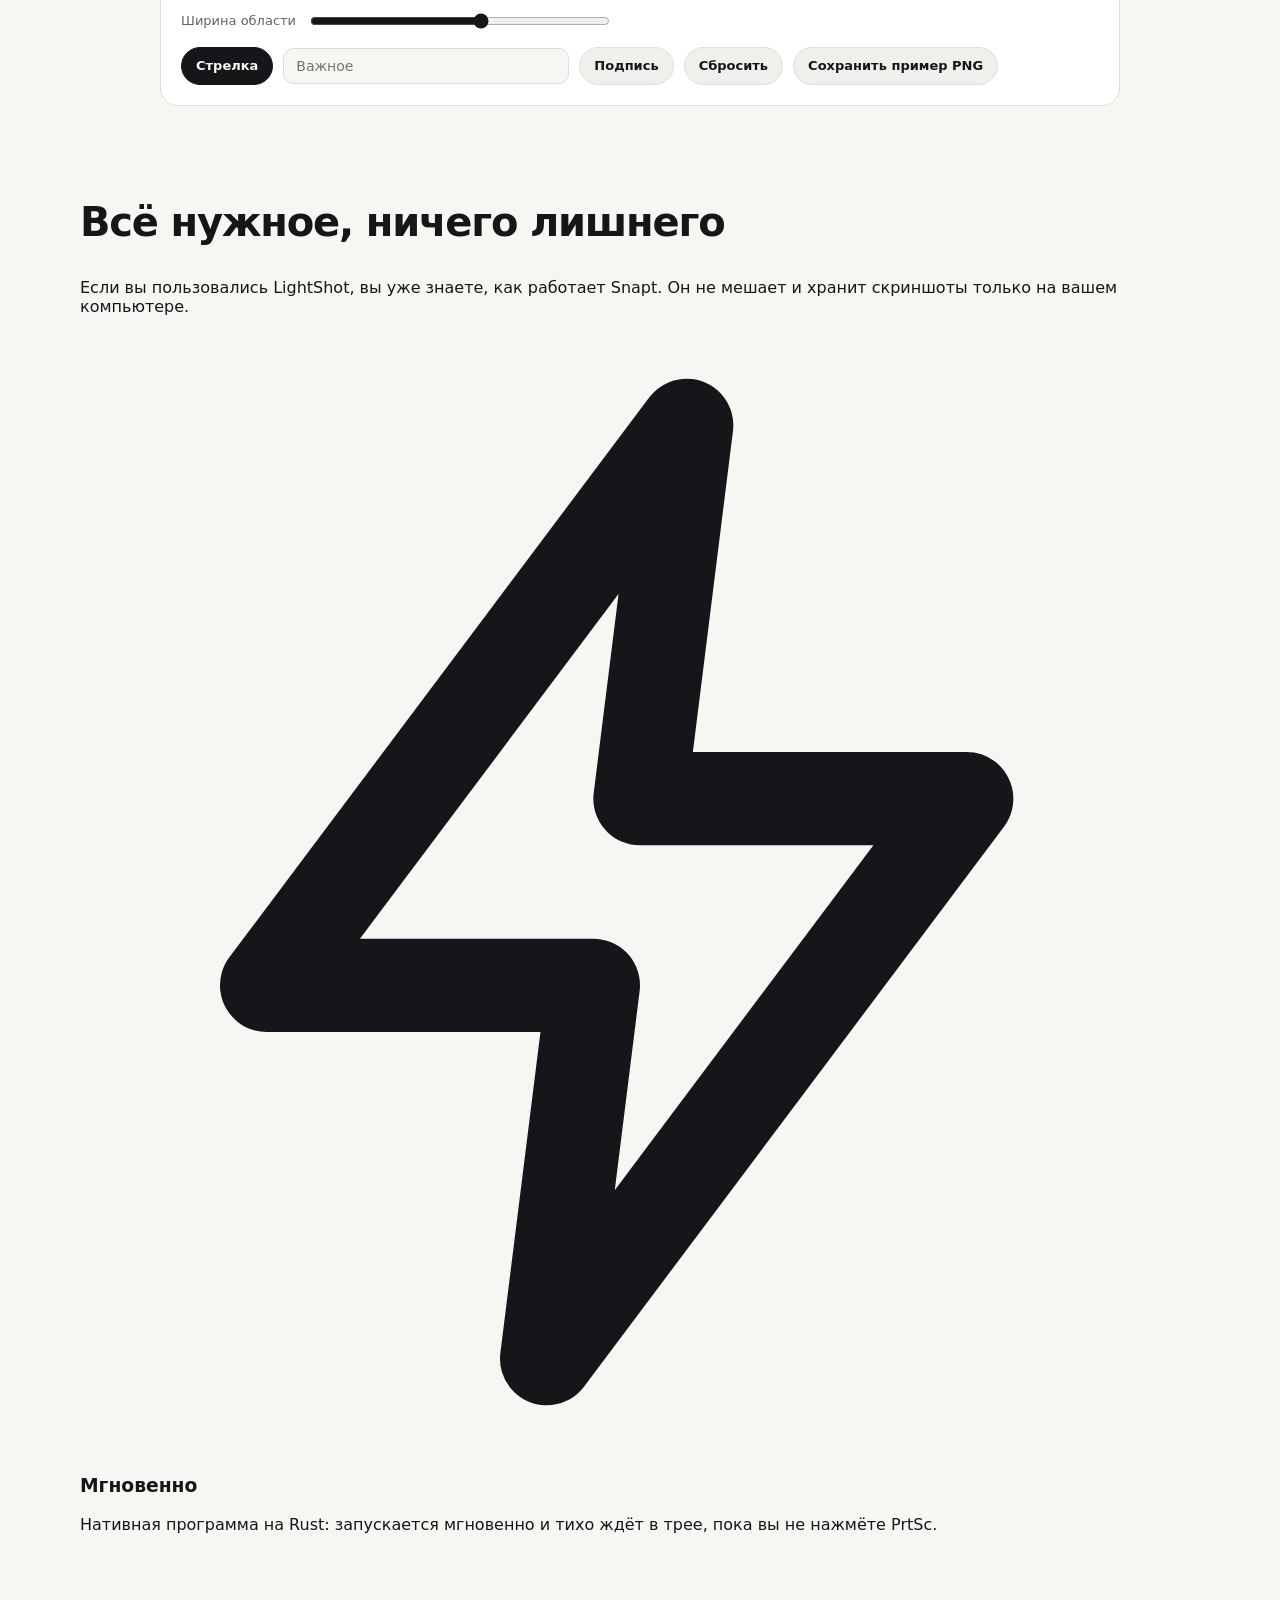
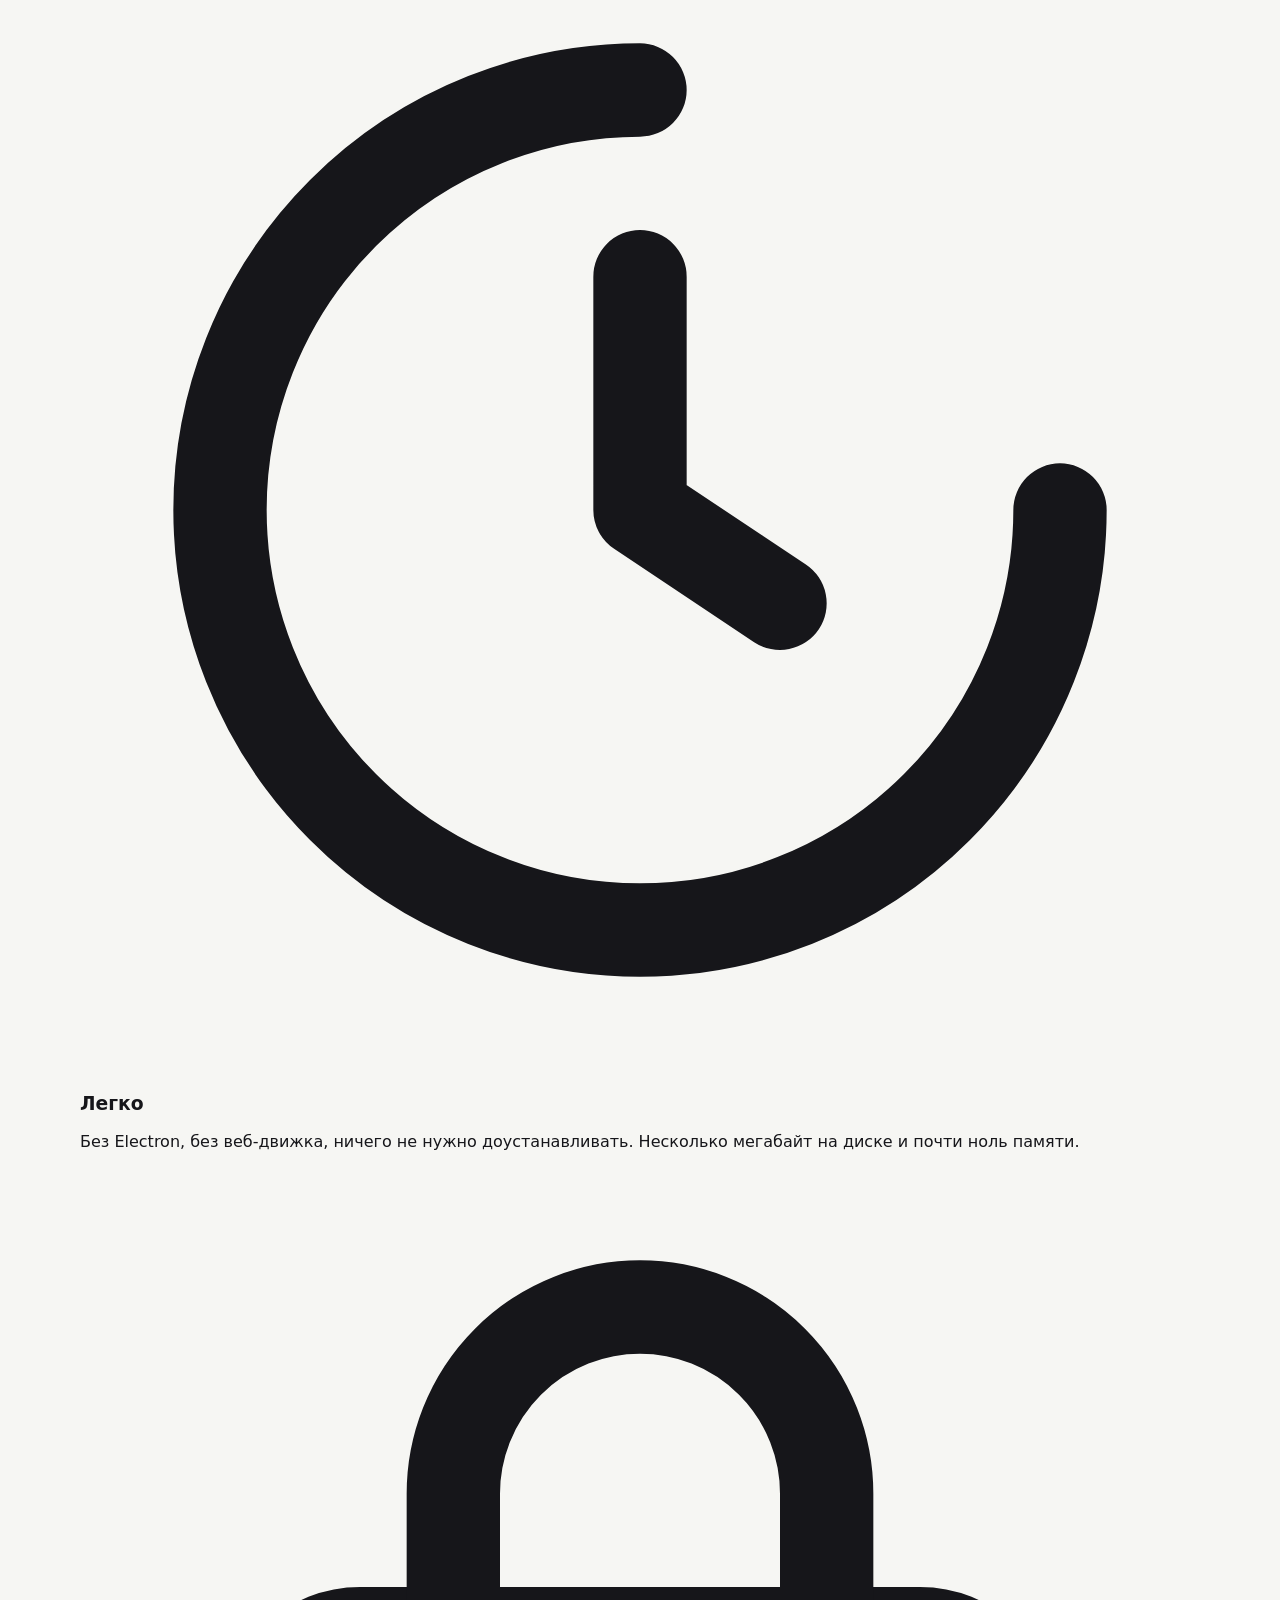
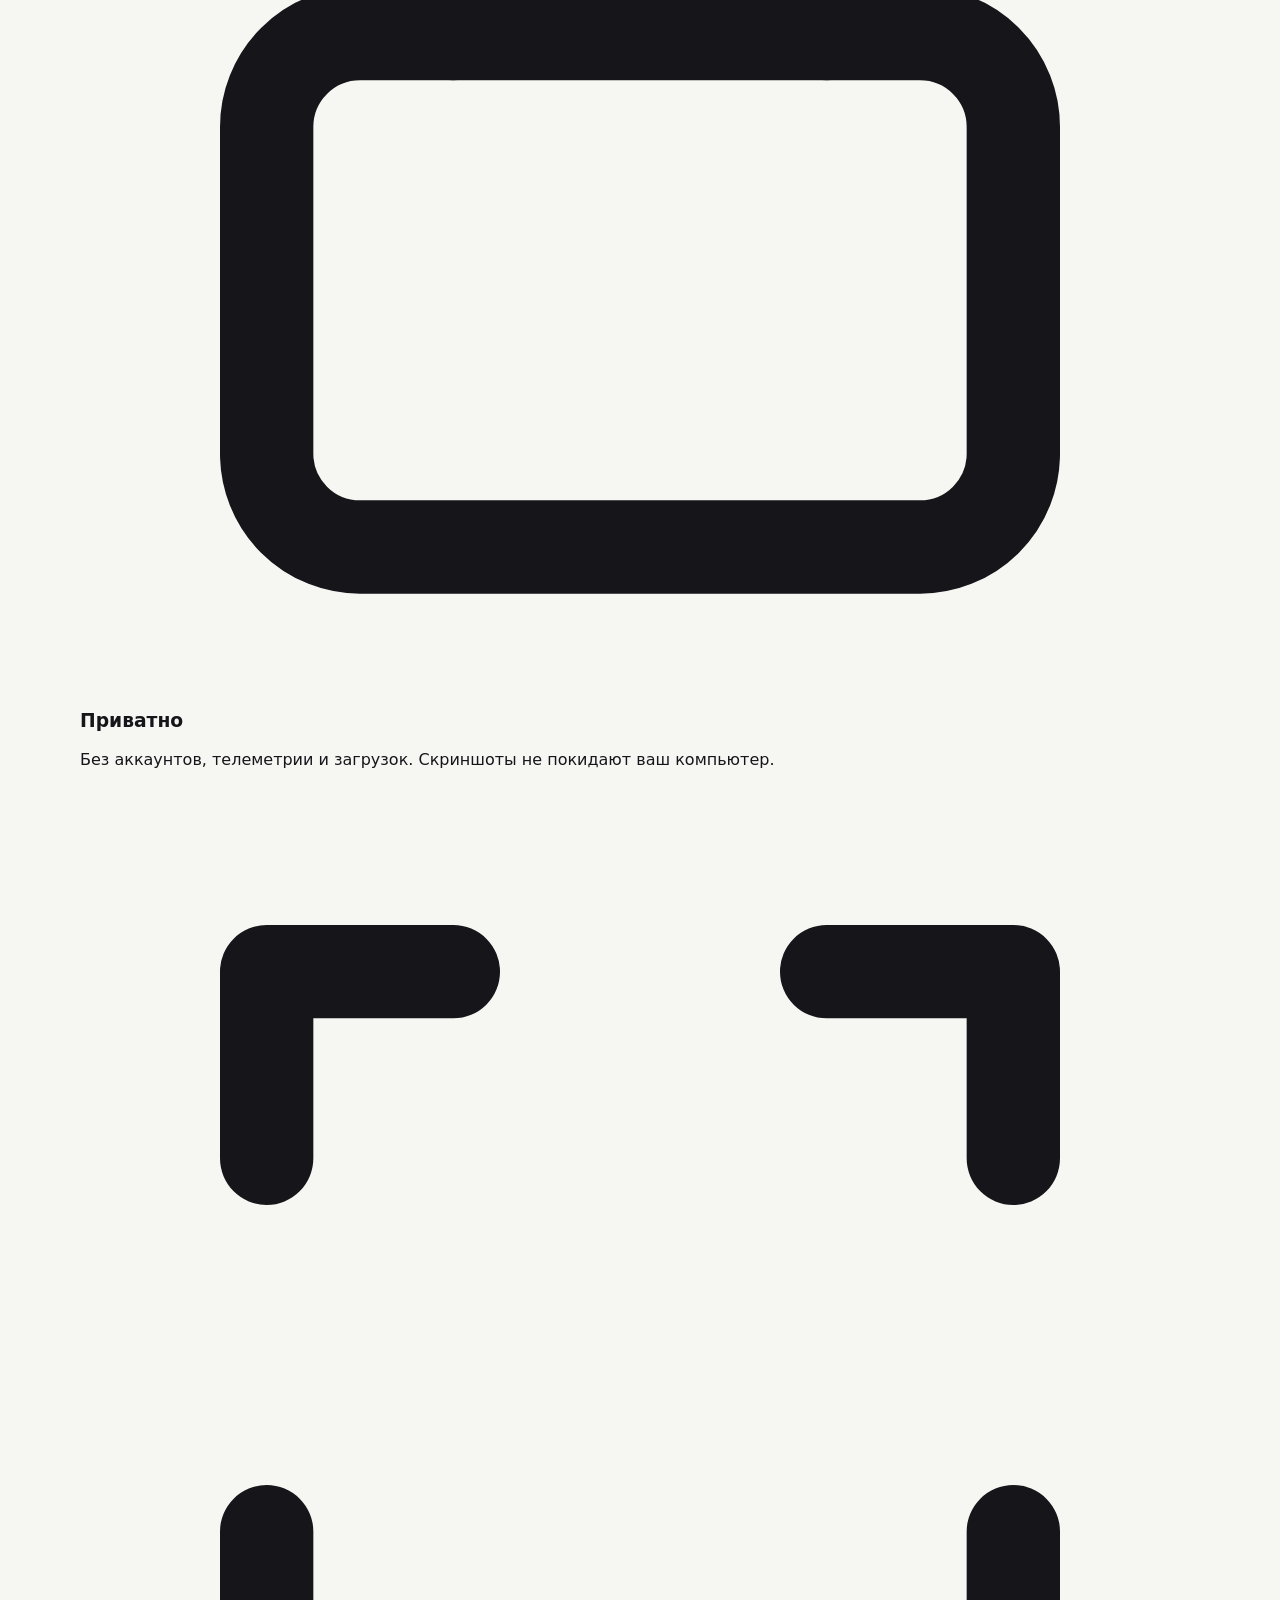
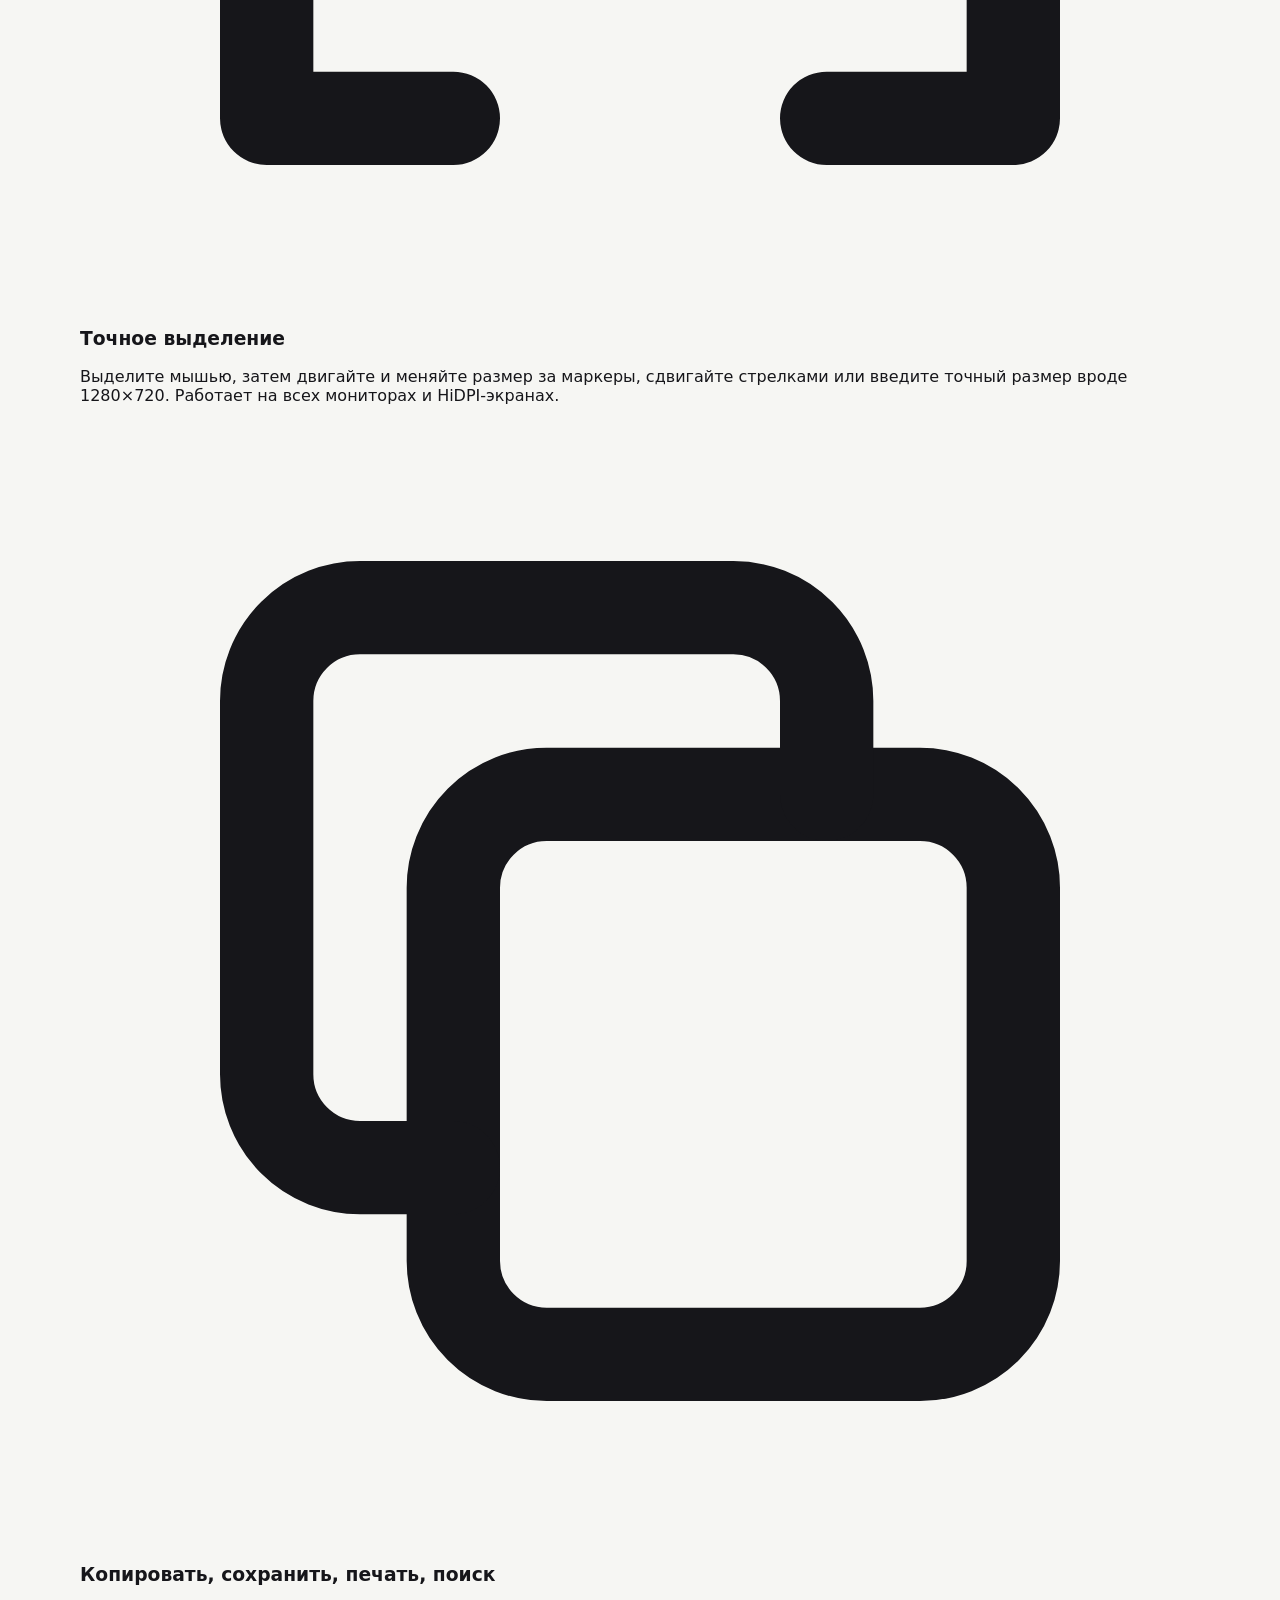
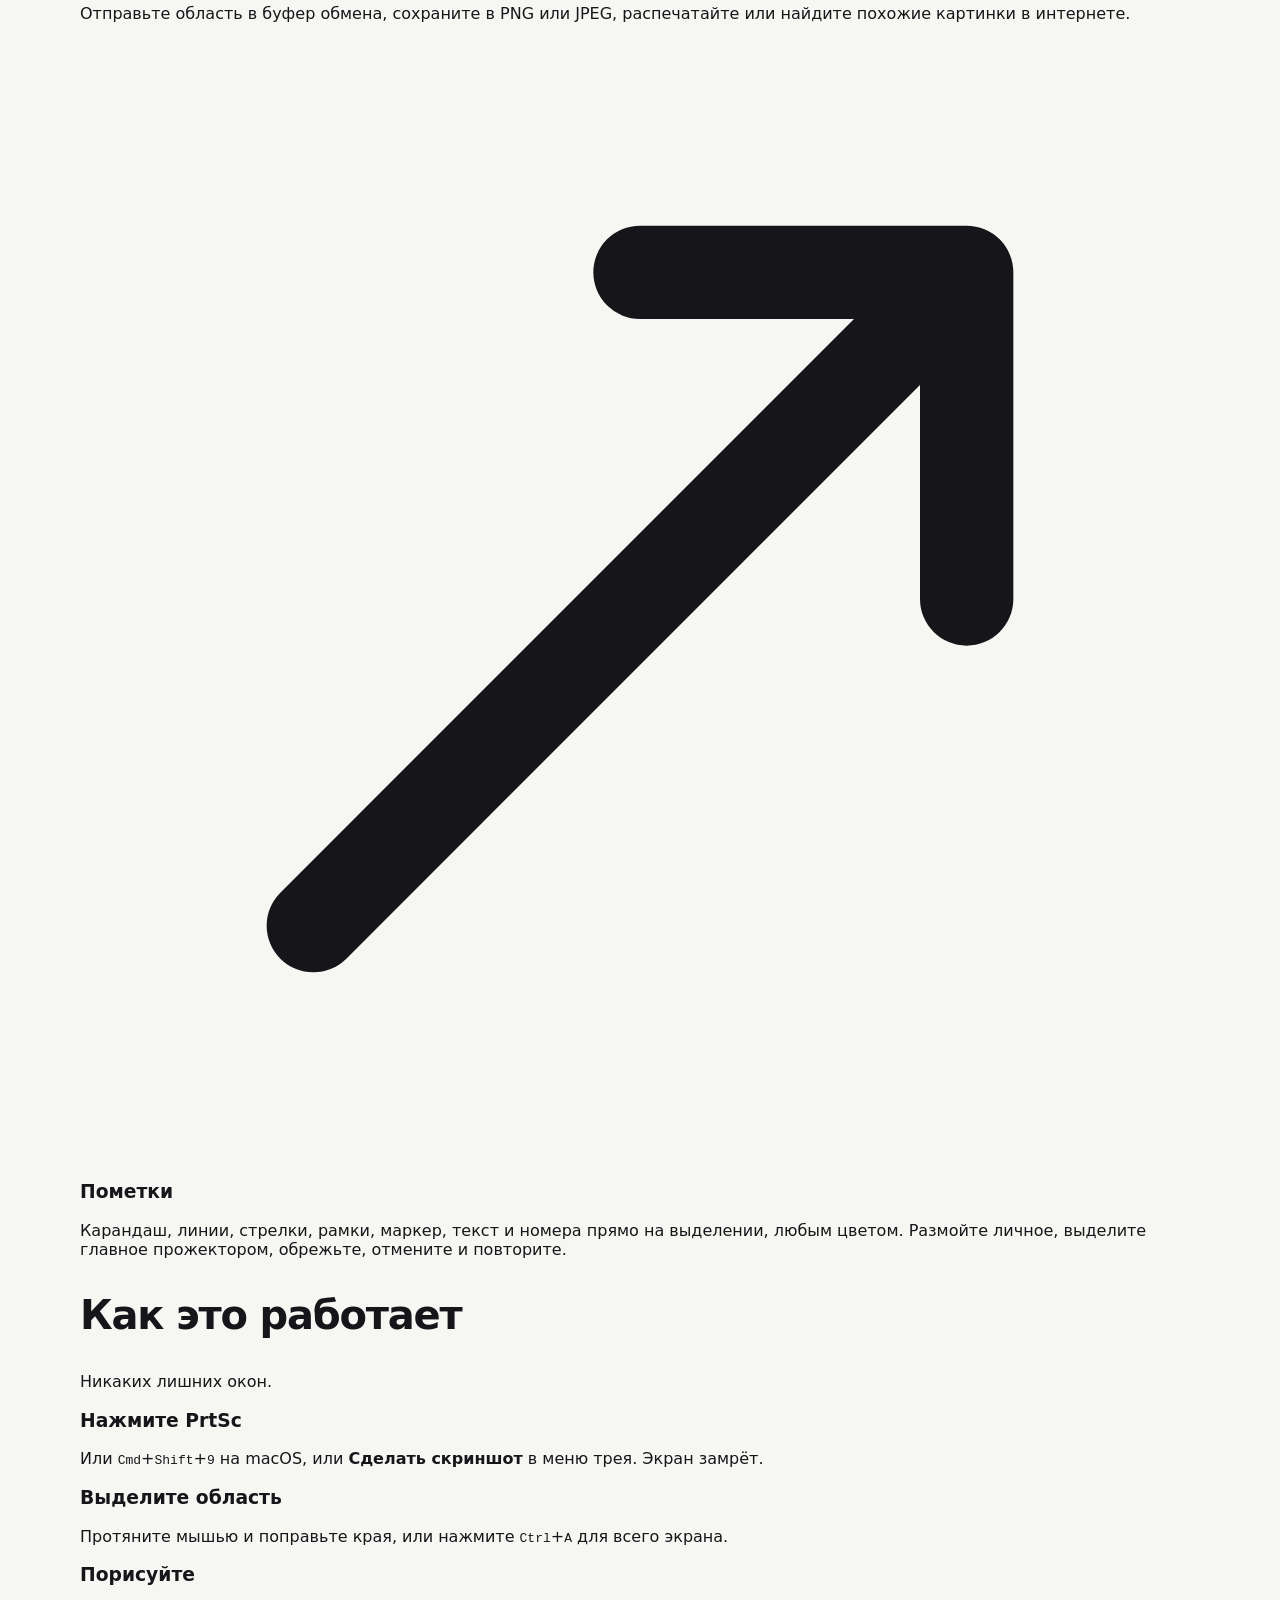
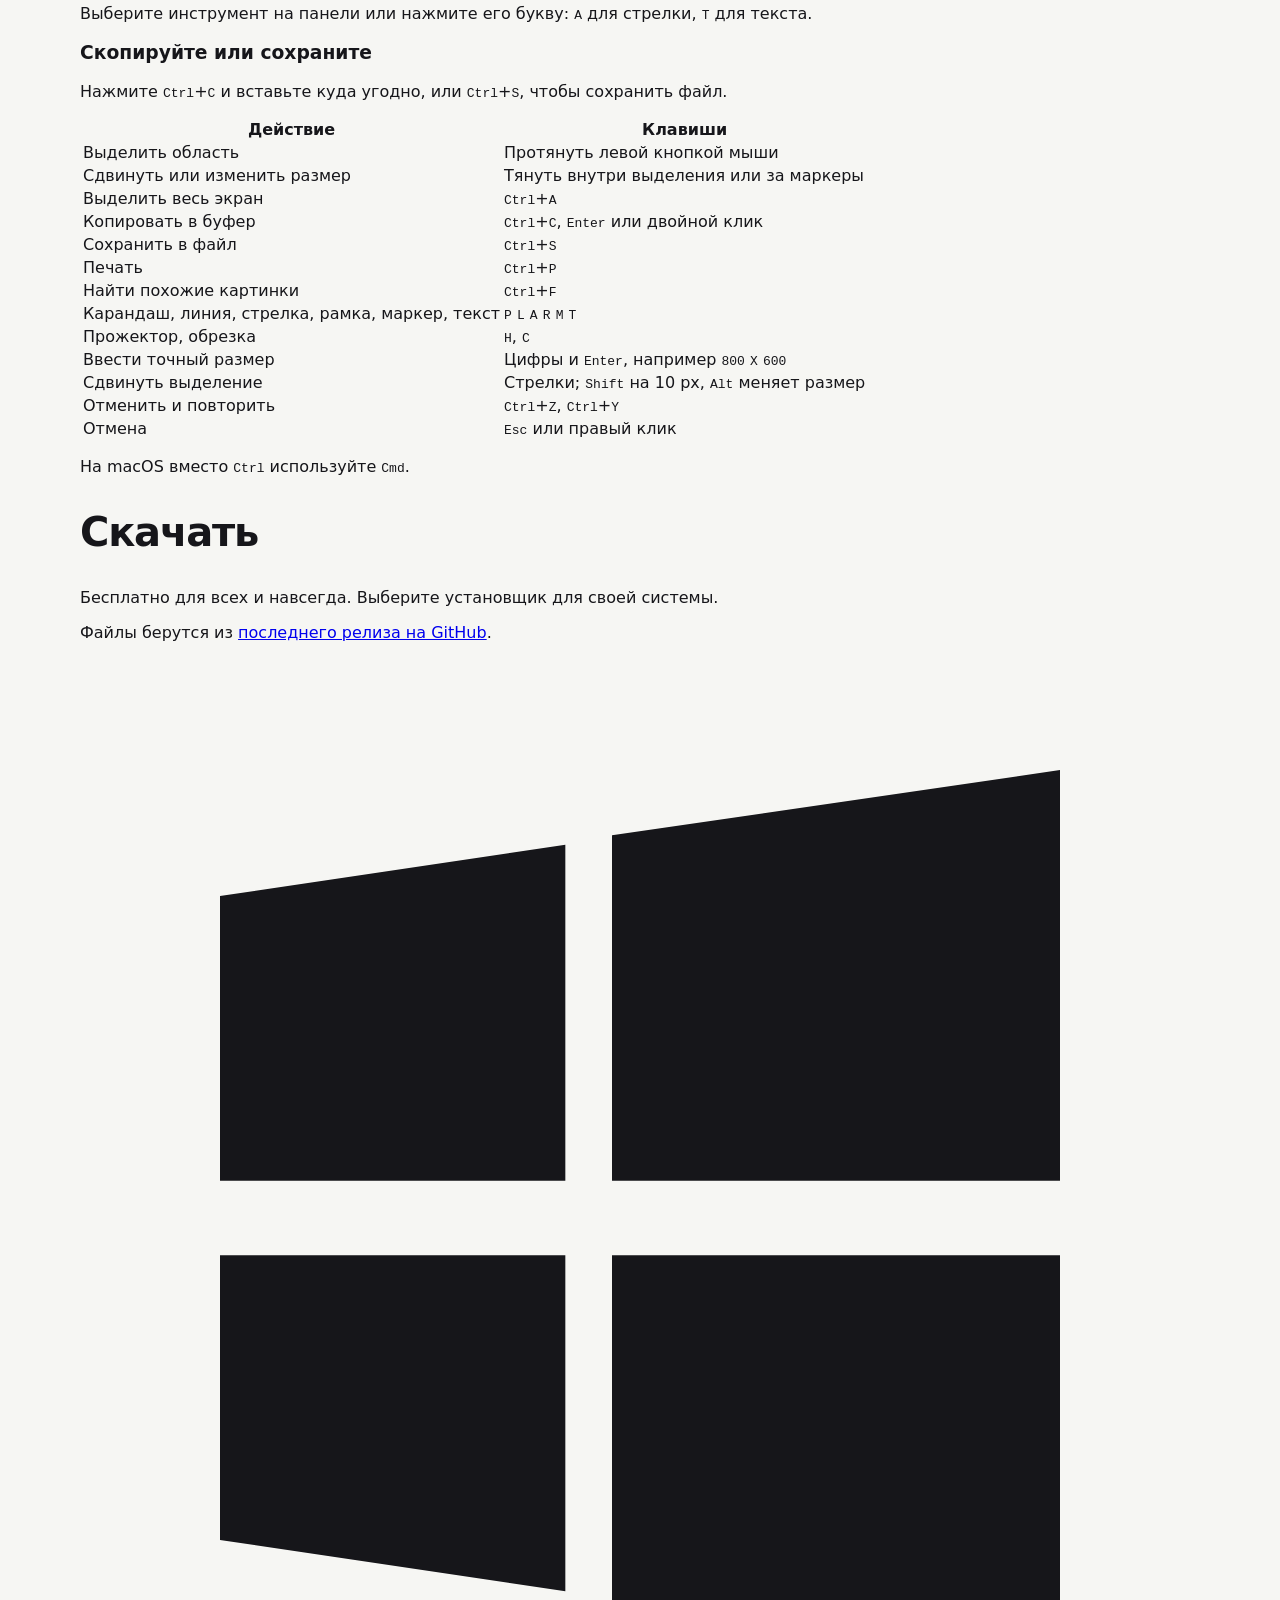
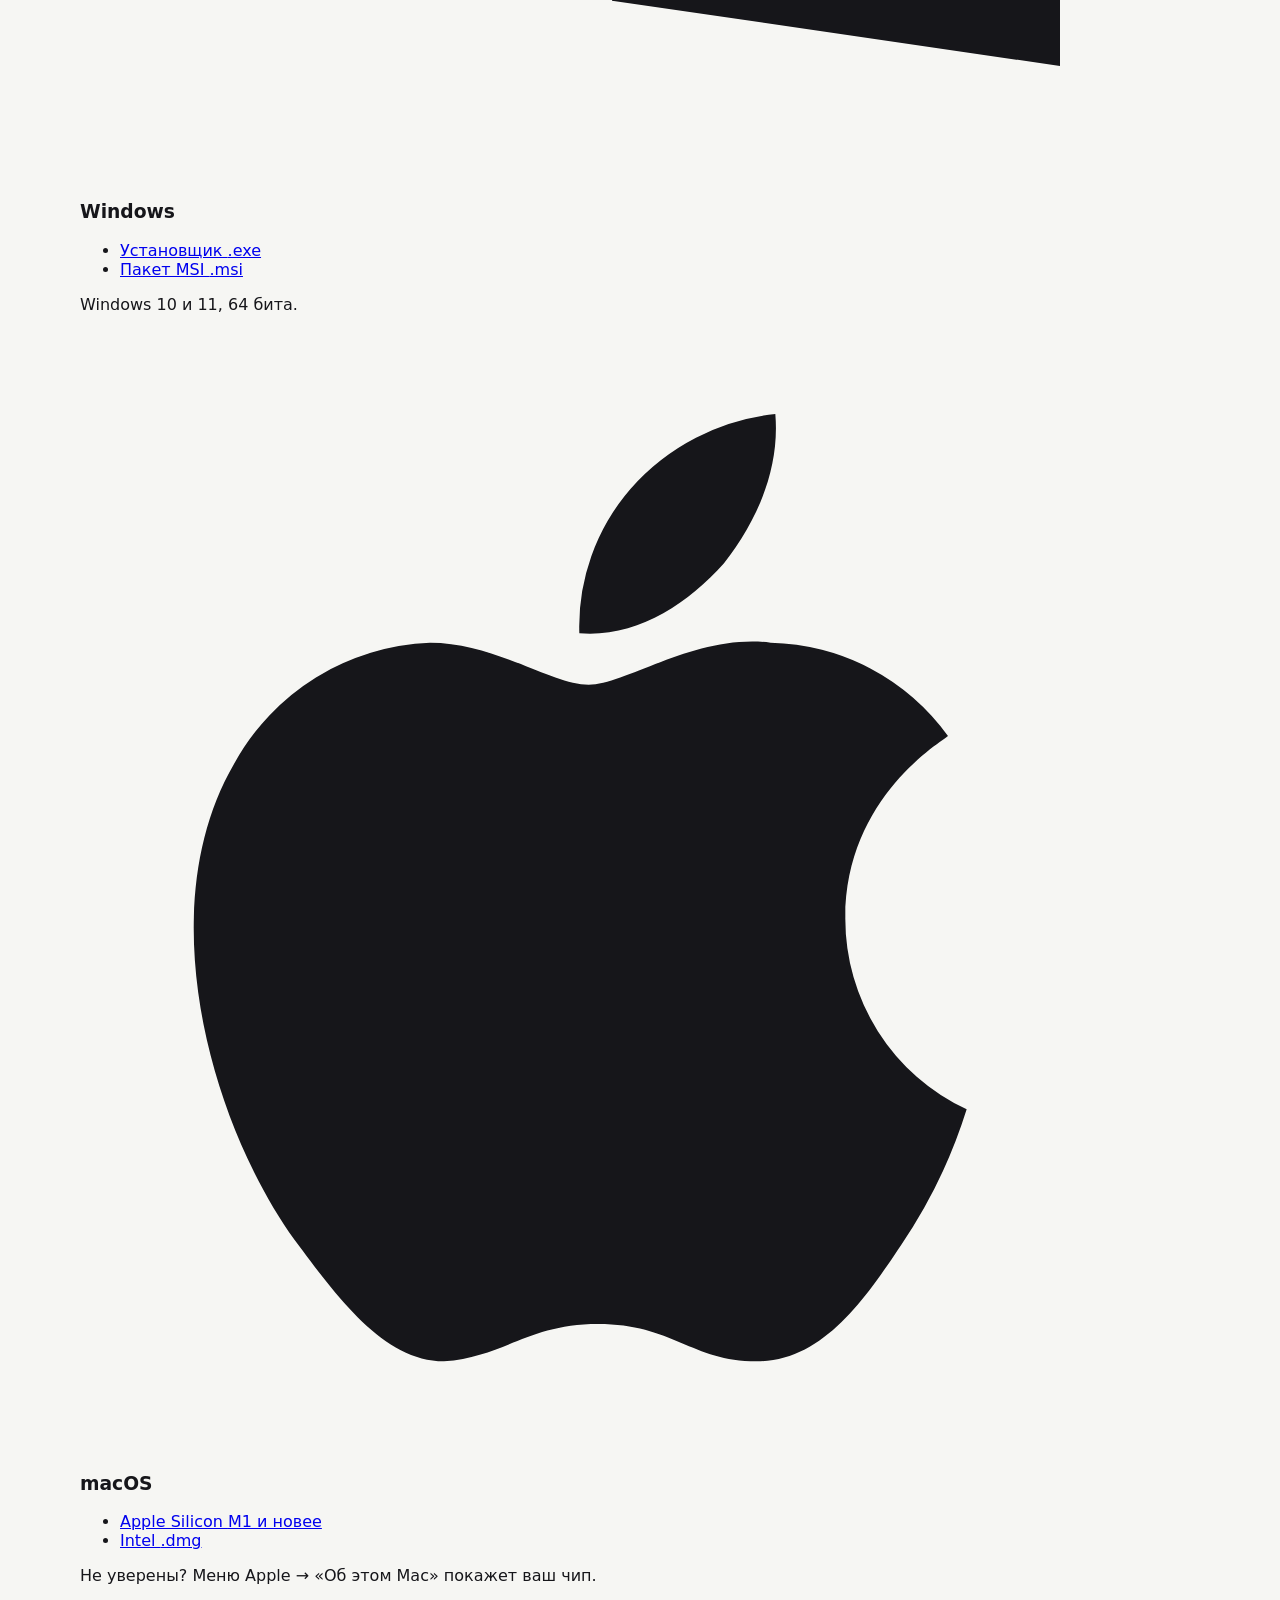
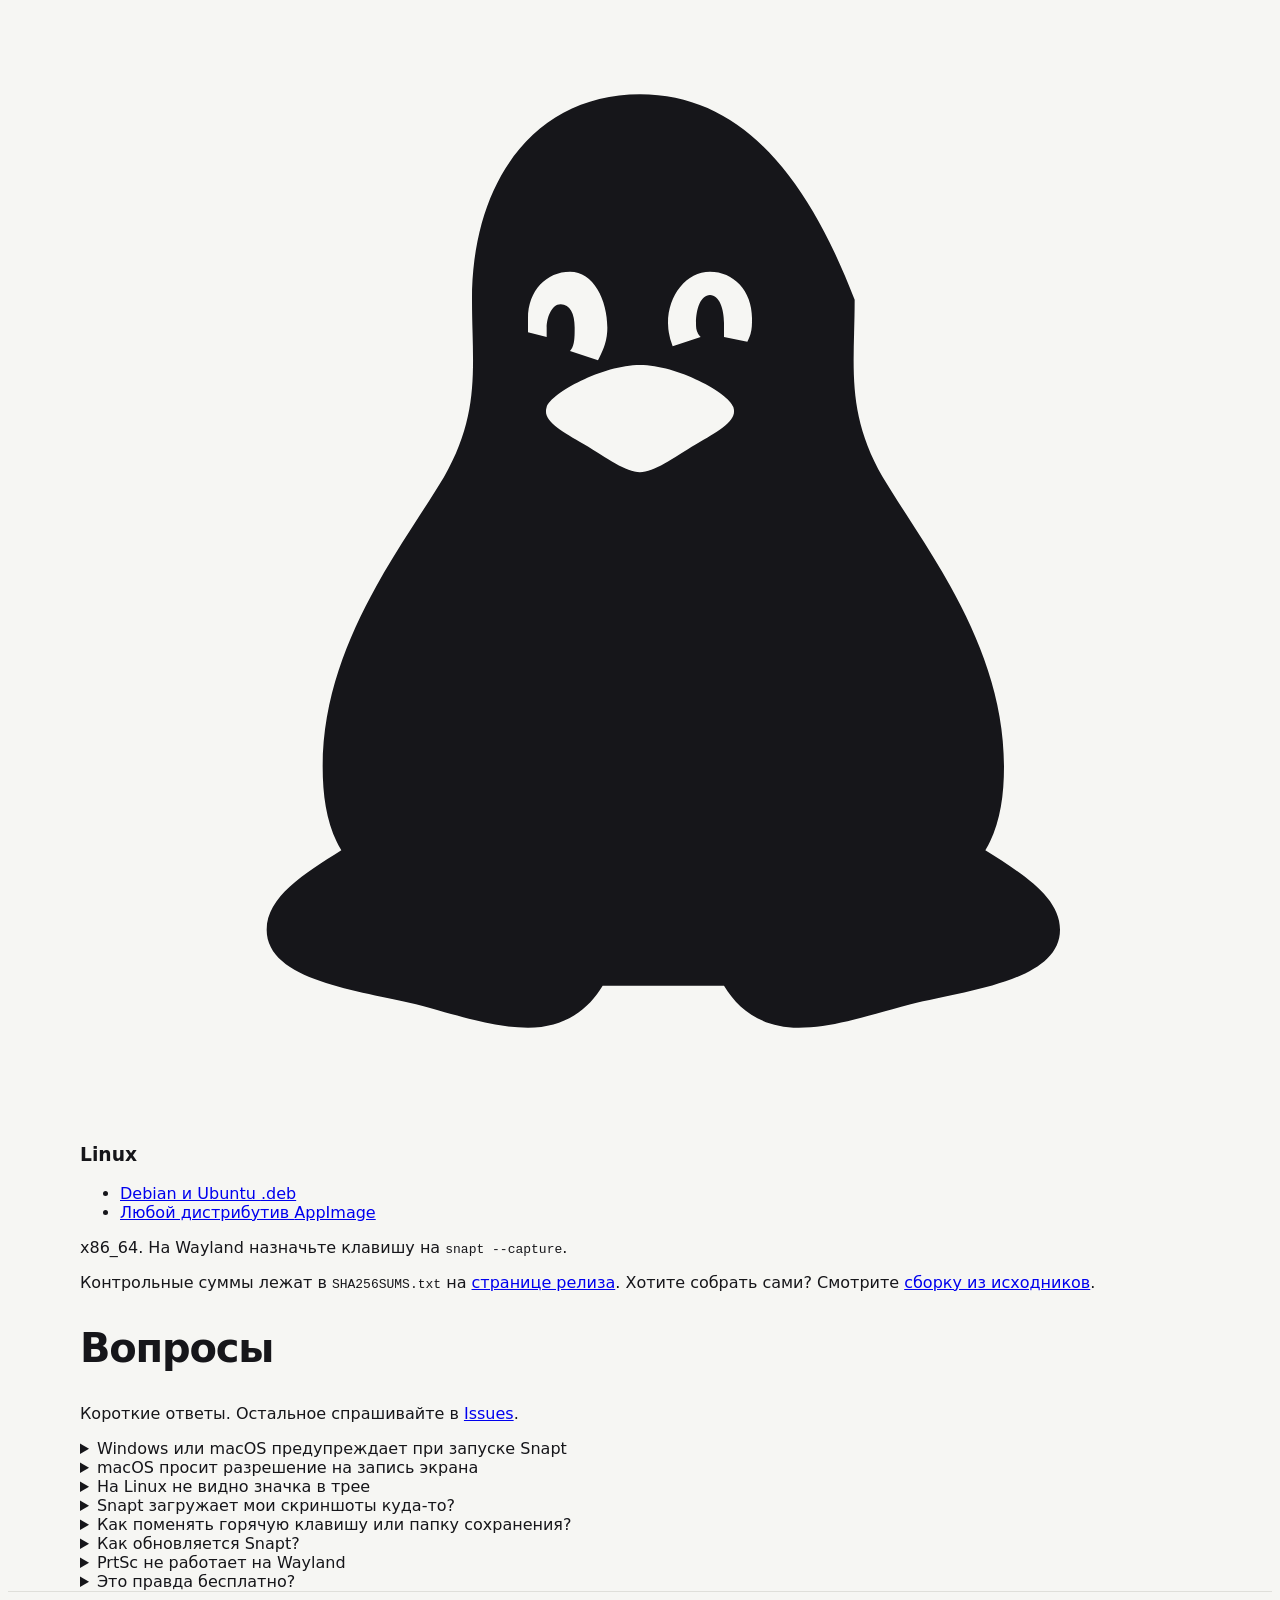
==== commit 8d187e52: "Unify site navigation and publish new desktop versions safely" ====
--- a/site/index.html
+++ b/site/index.html
@@ -1,5 +1,5 @@
 <!doctype html>
-<html lang="en">
+<html data-site-project="snapt" lang="en">
 <head>
 <meta charset="utf-8">
 <meta name="viewport" content="width=device-width, initial-scale=1">
@@ -20,33 +20,15 @@
 <link rel="alternate" hreflang="x-default" href="https://vkardin.github.io/snapt/">
 <link rel="stylesheet" href="style.css">
 <script>
-// Send first-time visitors to their language, unless they picked one before.
-try {
-  if (!localStorage.getItem('lang')) {
-    const l = (navigator.languages || [navigator.language]).map(l => l.slice(0, 2).toLowerCase())
-      .find(l => l === 'en' || l === 'ru' || l === 'uk');
-    if (l && l !== 'en') location.replace(l + '/' + location.hash);
-  }
-} catch {}
+try { const lang=localStorage.getItem('vkardin-site-language')||'ru'; if(lang==='ru'||lang==='uk') location.replace(lang+'/'+location.hash); } catch { location.replace('ru/'+location.hash); }
 </script>
-<script src="family-head.js?v=2"></script><link rel="stylesheet" href="family.css?v=2">
+<script src="family-head.js?v=3"></script><link rel="stylesheet" href="family.css?v=3">
+<link rel="stylesheet" href="demo-controls.css?v=1">
 </head>
 <body data-family="snapt" style="--family-accent:#b79bff">
 <a class="family-skip" href="#family-content" data-family-word="skip">Skip to content</a><nav class="family-nav" aria-label="vkardin projects"><div class="family-nav-inner"><a class="family-brand" href="https://vkardin.github.io/video-glow/projects/">vkardin / tools</a><div class="family-nav-links"><a href="https://vkardin.github.io/video-glow/">Video Glow</a><a href="https://vkardin.github.io/leveler/">Leveler</a><a href="https://vkardin.github.io/video-drift/">Video Drift</a><a href="https://vkardin.github.io/snapt/" aria-current="page">Snapt</a><a href="https://vkardin.github.io/uni-homebot/">UNI</a></div></div></nav>
 
-<header class="top">
-  <div class="wrap">
-    <a class="brand" href="#"><img src="logo.svg" alt="">Snapt</a>
-    <nav>
-      <a class="opt" href="#features">Features</a>
-      <a class="opt" href="#how">How it works</a>
-      <a href="#download">Download</a>
-      <a class="opt" href="#donate">Donate</a>
-      <a class="gh" href="https://github.com/vkardin/snapt">GitHub</a>
-      <span class="langs"><a href="./" hreflang="en" aria-current="true">EN</a><a href="ru/" hreflang="ru">RU</a><a href="uk/" hreflang="uk">UA</a></span>
-    </nav>
-  </div>
-</header>
+<header class="top"><div class="wrap"><a class="brand" href="#"><img src="logo.svg" alt="" width="28" height="28">Snapt</a><nav class="nav" aria-label="Snapt"><a class="opt" href="#demo" data-family-label="try">Try it</a><a class="opt" href="#features" data-family-label="features">Features</a><a href="#download" data-family-label="download">Download</a><a class="opt" href="#donate" data-family-label="donate">Donate</a><a class="opt" href="https://github.com/vkardin/snapt" data-family-label="code">GitHub</a></nav><div class="langs" aria-label="Language"><a href="ru/" hreflang="ru">RU</a><a href="uk/" hreflang="uk">UK</a><a href="./" hreflang="en" aria-current="page">EN</a></div></div></header>
 
 <div class="hero">
   <div class="wrap">
@@ -256,6 +238,7 @@
 </footer>
 
 <script src="app.js"></script>
-<script src="family.js?v=2"></script>
+<script src="family.js?v=3"></script>
+<script src="demo-controls.js?v=1"></script>
 </body>
 </html>
--- a/site/family.css
+++ b/site/family.css
@@ -111,3 +111,17 @@
 body[data-family=snapt] .demo .tools span{background:#101013}
 body[data-family=snapt] .demo .hint{color:#16161a}
 body[data-family=snapt] .demo .hint kbd{color:#16161a;background:#f3f2ef;border-color:#c8c7c3}
+
+/* One product header on every website. */
+body[data-family] .top .wrap{display:flex;align-items:center;gap:16px;height:64px;max-width:1120px;padding-inline:24px}
+body[data-family] .top .nav{display:flex;align-items:center;gap:20px;margin-left:auto;font-size:14px}
+body[data-family] .top .nav a{color:var(--family-muted);text-decoration:none;white-space:nowrap}
+body[data-family] .top .brand{display:flex;align-items:center;gap:10px;white-space:nowrap;color:var(--family-text);font-size:16px;font-weight:650}
+body[data-family] .top .brand img{display:block;width:28px;height:28px}
+body[data-family] .top .langs{margin-left:0;flex:none}
+body[data-family] .top .langs a,body[data-family] .top .langs button{font:600 12px/1.4 var(--font);padding:5px 10px;border:0;border-radius:999px;text-decoration:none;cursor:pointer;background:none;color:var(--family-muted)}
+body[data-family] .top .langs a[aria-current],body[data-family] .top .langs button[aria-pressed=true]{background:var(--family-text);color:var(--family-bg)}
+@media(max-width:760px){body[data-family] .top .wrap{height:60px;padding-inline:18px;gap:12px}body[data-family] .top .nav{gap:12px}body[data-family] .top .nav .opt{display:none}}
+@media(max-width:430px){body[data-family] .top .nav{display:none}body[data-family] .top .langs{margin-left:auto}body[data-family] .top .brand{font-size:15px}}
+:root[data-theme=light] body[data-family=video-drift] .hero h1 em{background-image:linear-gradient(90deg,#087d70,#2464b8,#7043bb)}
+@media(prefers-color-scheme:light){:root:not([data-theme=dark]) body[data-family=video-drift] .hero h1 em{background-image:linear-gradient(90deg,#087d70,#2464b8,#7043bb)}}
--- a/site/demo-controls.css
+++ b/site/demo-controls.css
@@ -0,0 +1,19 @@
+.fd-controls{margin:20px auto 0;padding:20px;border:1px solid var(--family-line);border-radius:18px;background:var(--family-card);color:var(--family-text);max-width:960px;text-align:left}
+.fd-controls .fd-title{font-size:16px;font-weight:650;margin:0 0 6px}
+.fd-controls .fd-hint{color:var(--family-muted);font-size:13px;line-height:1.6;margin:0 0 16px}
+.fd-row{display:flex;align-items:center;gap:10px;flex-wrap:wrap;margin-top:12px}
+.fd-row button{font:600 13px/1.4 var(--font);border:1px solid var(--family-line);border-radius:999px;background:var(--family-field);color:var(--family-text);padding:9px 14px;cursor:pointer}
+.fd-row button[aria-pressed=true]{background:var(--family-text);color:var(--family-bg);border-color:var(--family-text)}
+.fd-row button:hover{border-color:var(--family-muted)}
+.fd-controls label{font-size:13px;color:var(--family-muted);display:flex;gap:12px;align-items:center;flex-wrap:wrap}
+.fd-controls input[type=range]{accent-color:var(--family-text);flex:1;min-width:130px;max-width:300px;height:24px}
+.fd-controls input[type=text]{background:var(--family-bg);border:1px solid var(--family-line);border-radius:10px;color:var(--family-text);font:14px var(--font);padding:9px 12px;max-width:260px;width:100%}
+.fd-controls input[type=checkbox]{accent-color:var(--family-text);width:17px;height:17px}
+.fd-status{font-size:13px;color:var(--family-muted);min-height:20px;margin:12px 0 0}
+.fd-caption{position:absolute;left:12%;top:62%;max-width:80%;padding:4px 8px;border-radius:5px;background:#101013dc;color:#f3f2ef;font:600 13px/1.3 system-ui,sans-serif;overflow-wrap:anywhere;pointer-events:none}
+.phone .fd-controls{padding:14px;width:330px;max-width:100%;background:var(--family-card)}
+.phone .fd-row{gap:6px}.phone .fd-row button{font-size:11px;padding:7px 10px}
+[data-site-demo] [hidden],.demo .arrow[hidden]{display:none!important}
+@media(max-width:600px){.fd-controls{padding:16px;margin-top:16px}.fd-row{gap:8px}.fd-controls input[type=text]{max-width:100%}}
+
+.hero .wrap > .fd-controls{grid-column:1/-1;width:100%;margin-top:0;box-sizing:border-box}
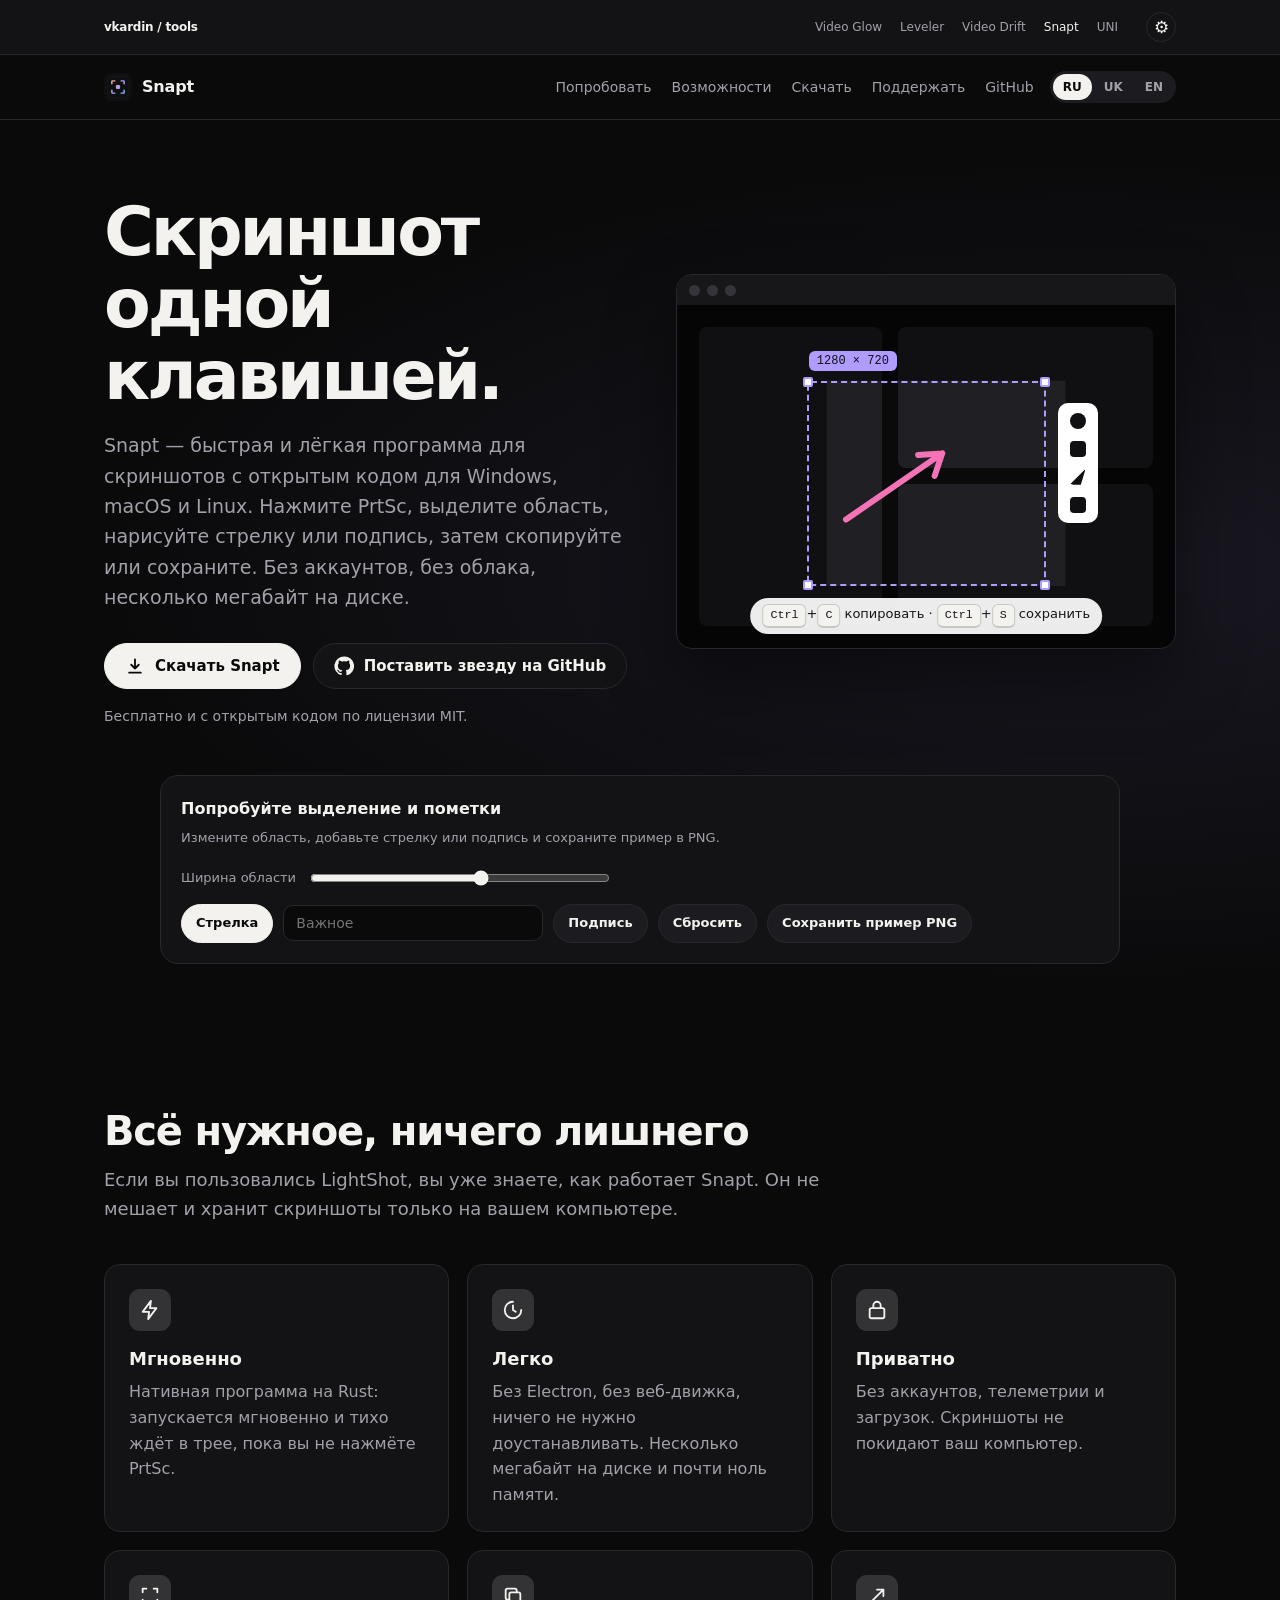
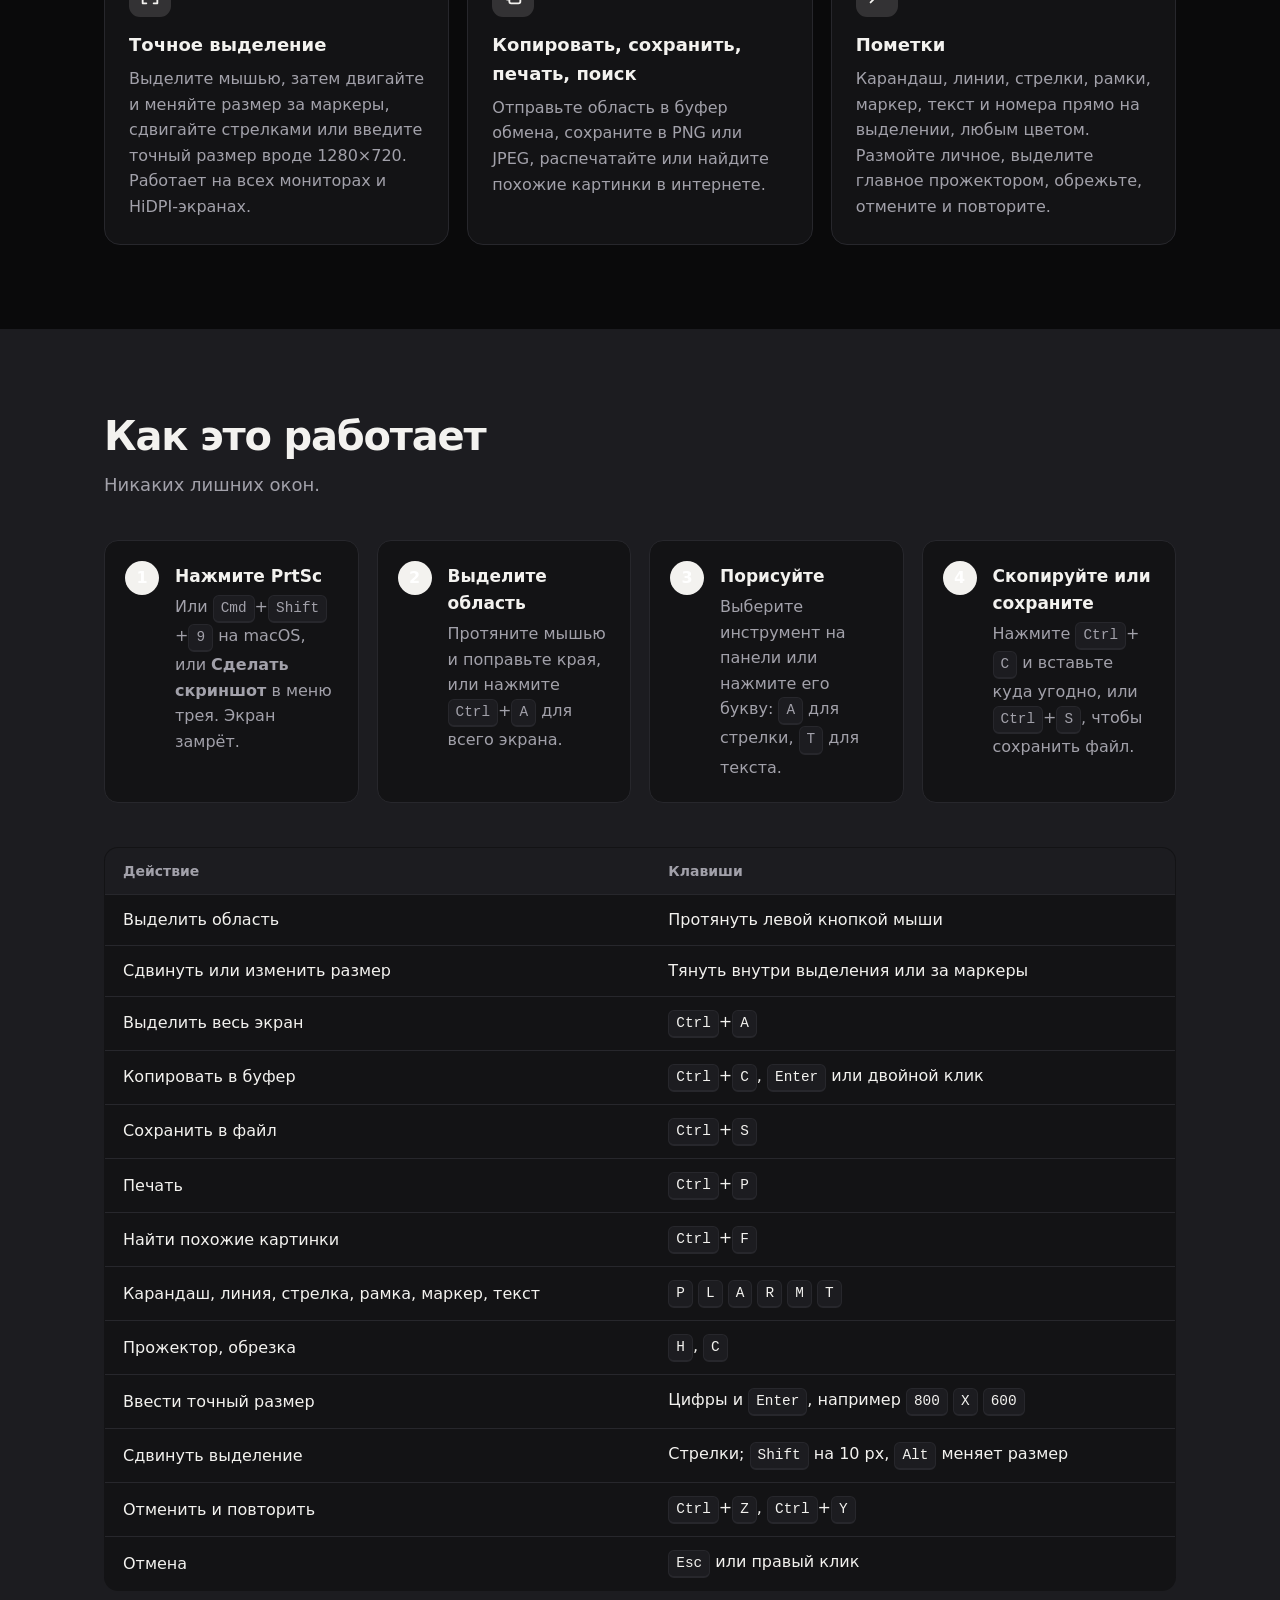
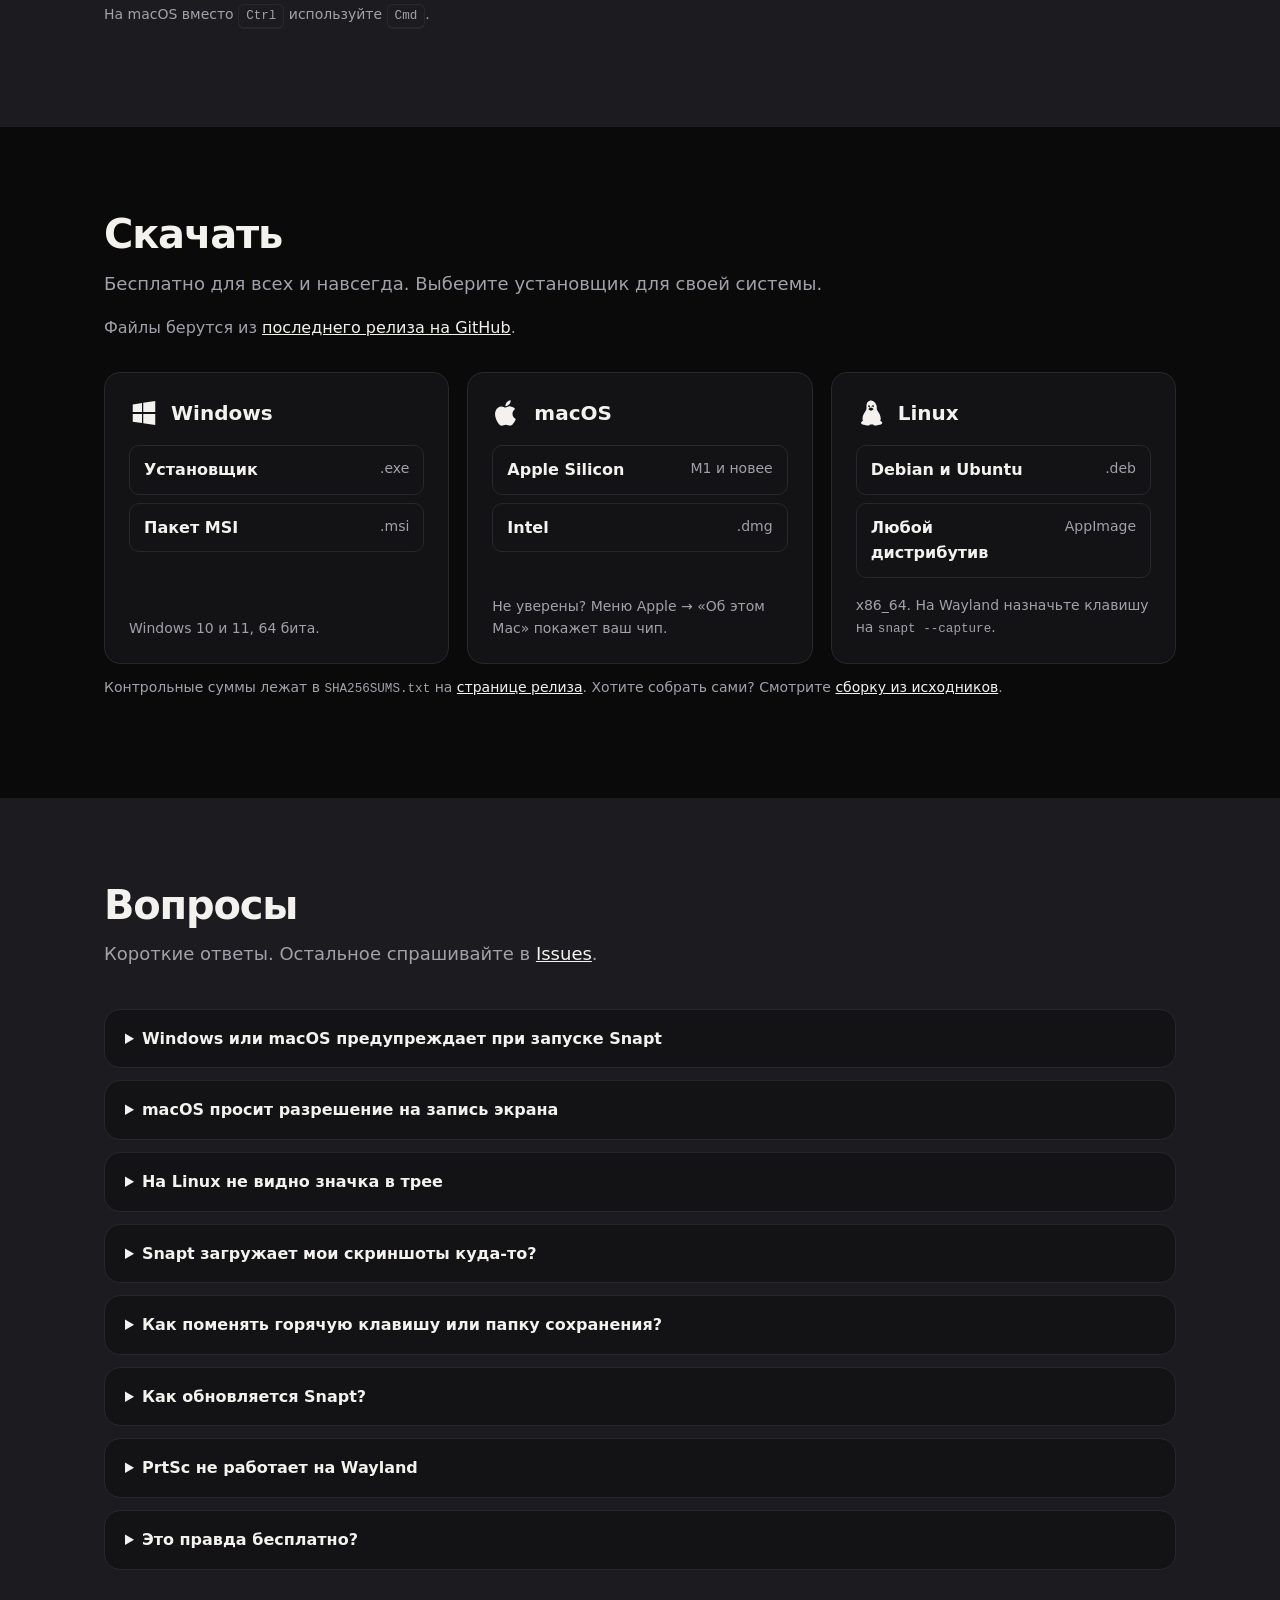
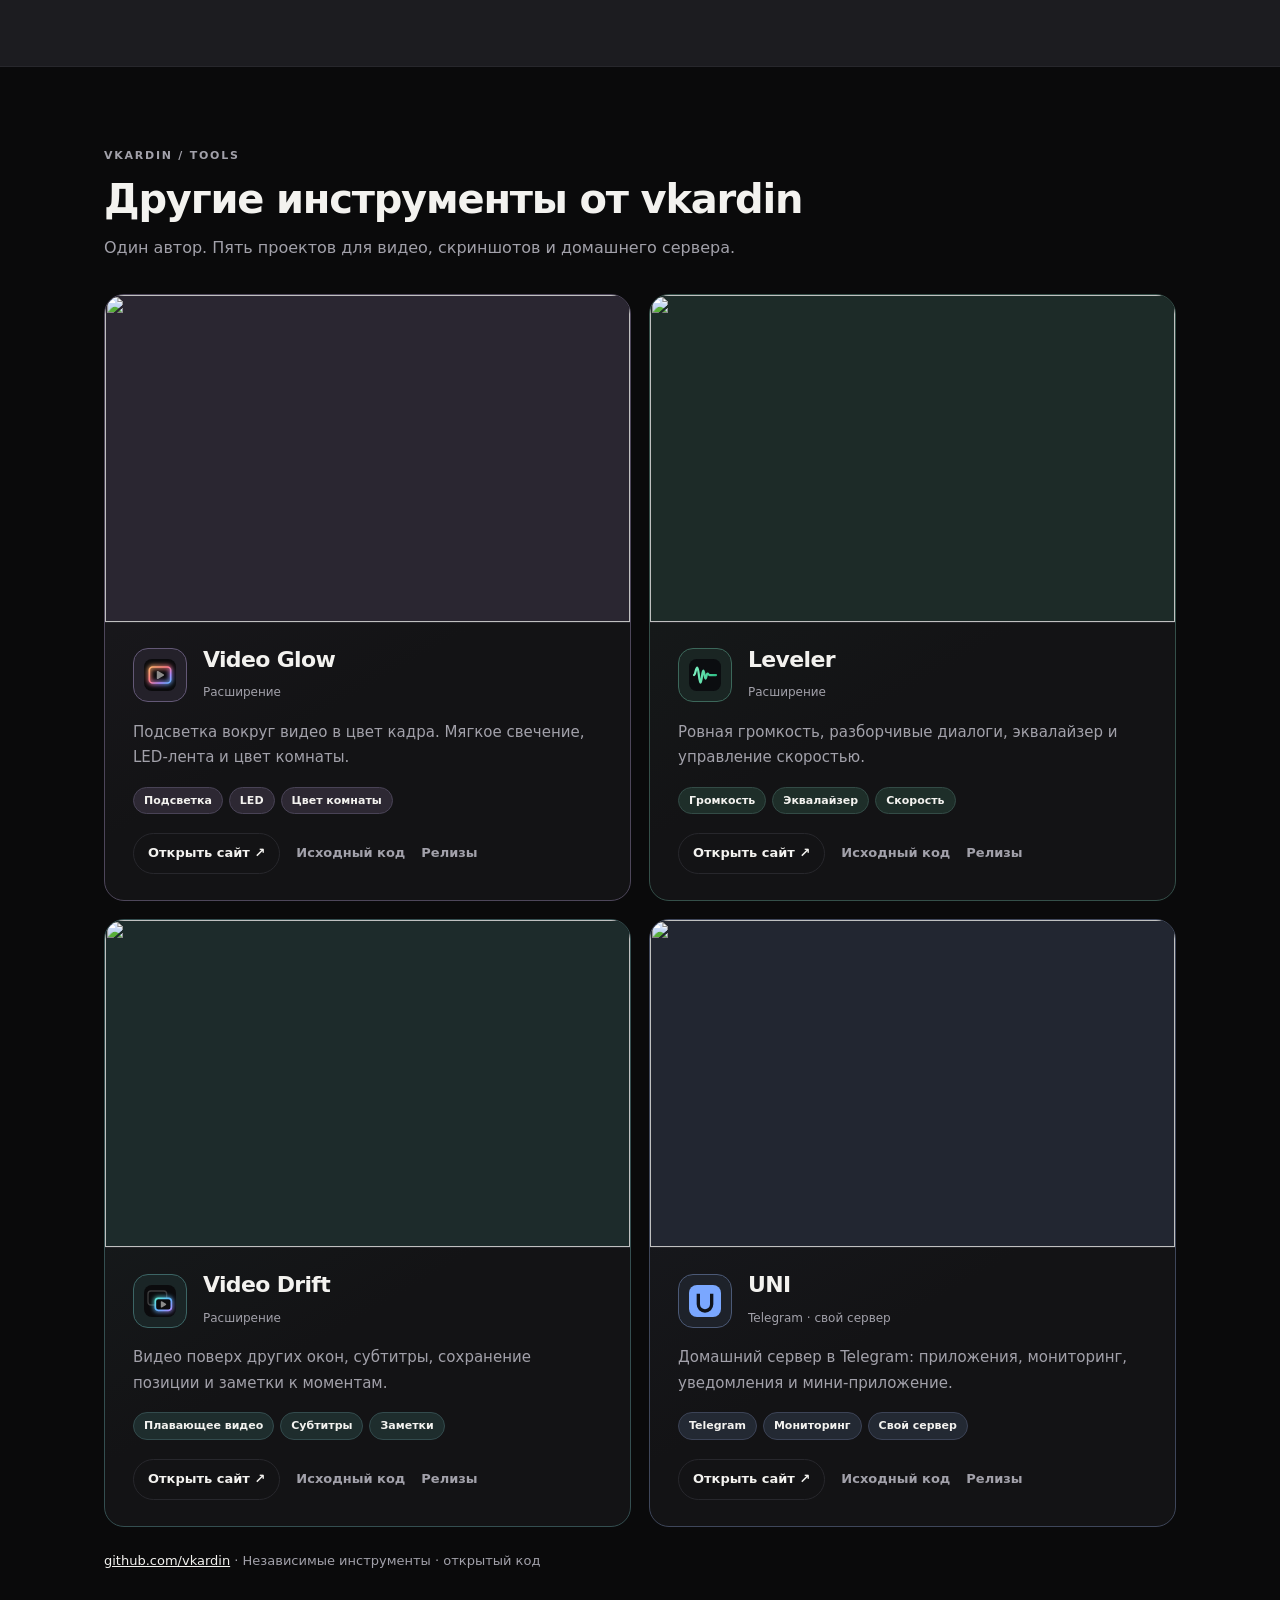
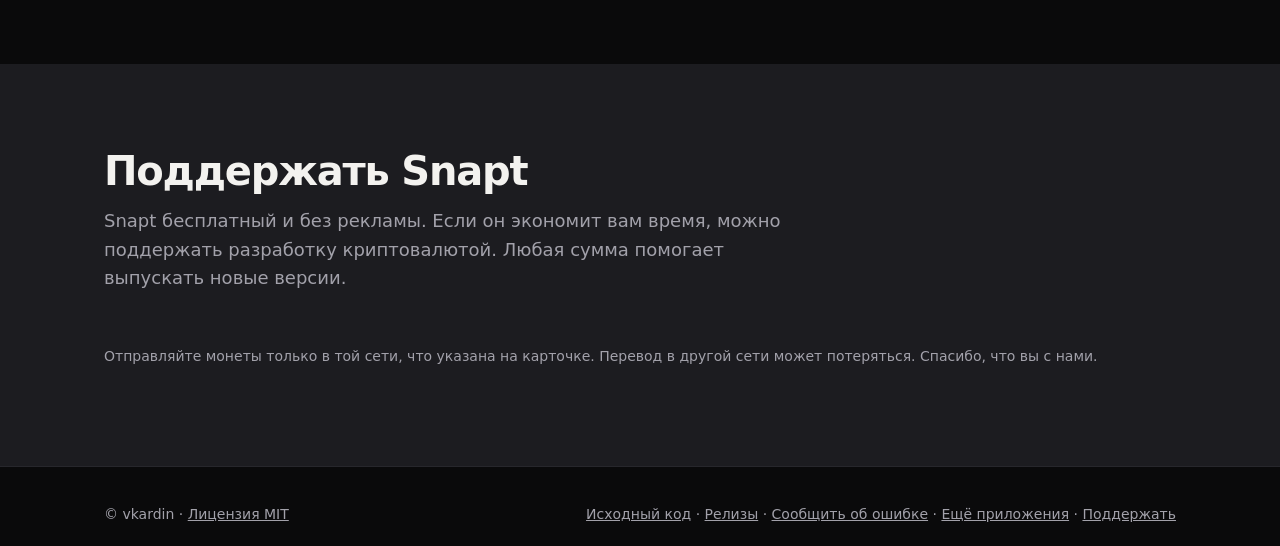
==== commit d332f522: "Keep the website dark and remove theme selection" ====
--- a/site/index.html
+++ b/site/index.html
@@ -1,5 +1,5 @@
 <!doctype html>
-<html data-site-project="snapt" lang="en">
+<html data-theme="dark" data-site-project="snapt" lang="en">
 <head>
 <meta charset="utf-8">
 <meta name="viewport" content="width=device-width, initial-scale=1">
@@ -22,11 +22,11 @@
 <script>
 try { const lang=localStorage.getItem('vkardin-site-language')||'ru'; if(lang==='ru'||lang==='uk') location.replace(lang+'/'+location.hash); } catch { location.replace('ru/'+location.hash); }
 </script>
-<script src="family-head.js?v=3"></script><link rel="stylesheet" href="family.css?v=3">
+<script src="family-head.js?v=5"></script><link rel="stylesheet" href="family.css?v=5">
 <link rel="stylesheet" href="demo-controls.css?v=1">
 </head>
 <body data-family="snapt" style="--family-accent:#b79bff">
-<a class="family-skip" href="#family-content" data-family-word="skip">Skip to content</a><nav class="family-nav" aria-label="vkardin projects"><div class="family-nav-inner"><a class="family-brand" href="https://vkardin.github.io/video-glow/projects/">vkardin / tools</a><div class="family-nav-links"><a href="https://vkardin.github.io/video-glow/">Video Glow</a><a href="https://vkardin.github.io/leveler/">Leveler</a><a href="https://vkardin.github.io/video-drift/">Video Drift</a><a href="https://vkardin.github.io/snapt/" aria-current="page">Snapt</a><a href="https://vkardin.github.io/uni-homebot/">UNI</a></div></div></nav>
+<a class="family-skip" href="#family-content" data-family-word="skip">Skip to content</a><nav class="family-nav" aria-label="vkardin projects"><div class="family-nav-inner"><a class="family-brand" href="https://vkardin.github.io/">vkardin / tools</a><div class="family-nav-links"><a href="https://vkardin.github.io/video-glow/">Video Glow</a><a href="https://vkardin.github.io/leveler/">Leveler</a><a href="https://vkardin.github.io/video-drift/">Video Drift</a><a href="https://vkardin.github.io/snapt/" aria-current="page">Snapt</a><a href="https://vkardin.github.io/uni-homebot/">UNI</a></div></div></nav>
 
 <header class="top"><div class="wrap"><a class="brand" href="#"><img src="logo.svg" alt="" width="28" height="28">Snapt</a><nav class="nav" aria-label="Snapt"><a class="opt" href="#demo" data-family-label="try">Try it</a><a class="opt" href="#features" data-family-label="features">Features</a><a href="#download" data-family-label="download">Download</a><a class="opt" href="#donate" data-family-label="donate">Donate</a><a class="opt" href="https://github.com/vkardin/snapt" data-family-label="code">GitHub</a></nav><div class="langs" aria-label="Language"><a href="ru/" hreflang="ru">RU</a><a href="uk/" hreflang="uk">UK</a><a href="./" hreflang="en" aria-current="page">EN</a></div></div></header>
 
@@ -238,7 +238,7 @@
 </footer>
 
 <script src="app.js"></script>
-<script src="family.js?v=3"></script>
+<script src="family.js?v=5"></script>
 <script src="demo-controls.js?v=1"></script>
 </body>
 </html>
--- a/site/style.css
+++ b/site/style.css
@@ -0,0 +1,209 @@
+:root {
+  --bg: #ffffff;
+  --bg-soft: #f6f4fe;
+  --text: #1c1530;
+  --muted: #5d5675;
+  --line: #e6e1f5;
+  --brand: #7c3aed;
+  --brand-strong: #5b21b6;
+  --card: #ffffff;
+  --hero-a: #1e1b4b;
+  --hero-b: #4c1d95;
+  --radius: 14px;
+  color-scheme: dark;
+}
+
+  :root {
+    --bg: #0f0c1d;
+    --bg-soft: #17132b;
+    --text: #ece9f7;
+    --muted: #a49dbd;
+    --line: #2a2445;
+    --brand: #a78bfa;
+    --brand-strong: #8b5cf6;
+    --card: #17132b;
+    color-scheme: dark;
+  }
+
+* { box-sizing: border-box; }
+html { scroll-behavior: smooth; }
+body {
+  margin: 0;
+  background: var(--bg);
+  color: var(--text);
+  font: 16px/1.6 system-ui, -apple-system, "Segoe UI", Roboto, sans-serif;
+  -webkit-font-smoothing: antialiased;
+}
+a { color: var(--brand); }
+code, kbd { font-family: ui-monospace, SFMono-Regular, Menlo, Consolas, monospace; font-size: .9em; }
+kbd {
+  display: inline-block; padding: 1px 7px; border: 1px solid var(--line);
+  border-bottom-width: 2px; border-radius: 6px; background: var(--bg-soft); white-space: nowrap;
+}
+.wrap { max-width: 1080px; margin: 0 auto; padding: 0 20px; }
+
+/* Header */
+header.top {
+  position: sticky; top: 0; z-index: 10;
+  background: color-mix(in srgb, var(--hero-a) 85%, transparent);
+  backdrop-filter: blur(10px);
+  border-bottom: 1px solid rgb(255 255 255 / .08);
+}
+header.top .wrap { display: flex; align-items: center; gap: 24px; height: 60px; }
+.brand { display: flex; align-items: center; gap: 10px; color: #fff; text-decoration: none; font-weight: 800; font-size: 20px; letter-spacing: -.5px; }
+.brand img { width: 30px; height: 30px; }
+nav { margin-left: auto; display: flex; gap: 22px; }
+nav a { color: #ddd6fe; text-decoration: none; font-size: 15px; }
+nav a:hover { color: #fff; }
+nav .langs { display: flex; gap: 2px; padding: 2px; border: 1px solid rgb(255 255 255 / .2); border-radius: 8px; }
+nav .langs a { padding: 1px 7px; border-radius: 6px; font-size: 13px; font-weight: 600; }
+nav .langs a[aria-current] { background: rgb(255 255 255 / .16); color: #fff; }
+@media (max-width: 640px) { nav a.opt { display: none; } nav { gap: 14px; } }
+@media (max-width: 460px) { nav a.gh { display: none; } }
+
+/* Hero */
+.hero {
+  color: #fff; overflow: hidden;
+  background:
+    linear-gradient(rgb(255 255 255 / .04) 1px, transparent 1px) 0 0 / 32px 32px,
+    linear-gradient(90deg, rgb(255 255 255 / .04) 1px, transparent 1px) 0 0 / 32px 32px,
+    linear-gradient(135deg, var(--hero-a), var(--hero-b));
+}
+.hero .wrap { display: grid; grid-template-columns: 1.05fr 1fr; gap: 48px; align-items: center; padding-top: 72px; padding-bottom: 84px; }
+@media (max-width: 880px) { .hero .wrap { grid-template-columns: 1fr; padding-top: 48px; } }
+.hero h1 { font-size: clamp(36px, 5.4vw, 58px); line-height: 1.08; letter-spacing: -1.5px; margin: 0 0 18px; }
+.hero h1 span { color: #c4b5fd; }
+.hero p.lead { font-size: 19px; color: #ddd6fe; margin: 0 0 30px; max-width: 34em; }
+.cta { display: flex; flex-wrap: wrap; gap: 12px; align-items: center; }
+.btn {
+  display: inline-flex; align-items: center; gap: 10px; padding: 13px 22px; border-radius: 12px;
+  font-weight: 650; text-decoration: none; font-size: 16px; transition: transform .12s, background .12s;
+}
+.btn:hover { transform: translateY(-1px); }
+.btn svg { width: 20px; height: 20px; flex: none; }
+.btn-primary { background: #fff; color: var(--hero-b); box-shadow: 0 8px 28px rgb(0 0 0 / .25); }
+.btn-ghost { color: #fff; border: 1px solid rgb(255 255 255 / .28); }
+.btn-ghost:hover { background: rgb(255 255 255 / .08); }
+.hero small.meta { display: block; margin-top: 16px; color: #b8acdf; font-size: 14px; }
+.hero small.meta a { color: #ddd6fe; }
+
+/* Demo illustration */
+.demo { position: relative; aspect-ratio: 4 / 3; border-radius: 16px; background: #0b0918; box-shadow: 0 30px 70px rgb(0 0 0 / .45); border: 1px solid rgb(255 255 255 / .1); overflow: hidden; }
+.demo .bar { height: 30px; display: flex; gap: 7px; align-items: center; padding: 0 12px; background: #1a1630; }
+.demo .bar i { width: 11px; height: 11px; border-radius: 50%; background: #3b3458; }
+.demo .desk { position: absolute; inset: 30px 0 0; padding: 22px; display: grid; grid-template-columns: 1fr 1.4fr; gap: 16px; }
+.demo .desk div { border-radius: 8px; background: #1e1938; }
+.demo .desk .tall { grid-row: span 2; }
+.demo .stage { position: absolute; inset: 30px 0 0; }
+.demo .shade { position: absolute; inset: 0; background: rgb(0 0 0 / .5); clip-path: polygon(0 0, 100% 0, 100% 100%, 0 100%, 0 0, 30% 22%, 30% 82%, 78% 82%, 78% 22%, 30% 22%); }
+.demo .sel { position: absolute; left: 30%; top: 22%; width: 48%; height: 60%; border: 2px dashed #c4b5fd; border-radius: 4px; animation: grow 3.6s ease-in-out infinite alternate; }
+.demo .sel b { position: absolute; width: 10px; height: 10px; background: #fff; border: 2px solid #5b21b6; border-radius: 2px; }
+.demo .sel b:nth-child(1) { left: -6px; top: -6px; } .demo .sel b:nth-child(2) { right: -6px; top: -6px; }
+.demo .sel b:nth-child(3) { left: -6px; bottom: -6px; } .demo .sel b:nth-child(4) { right: -6px; bottom: -6px; }
+.demo .size { position: absolute; left: 0; top: -32px; background: #8b5cf6; color: #fff; font: 12px ui-monospace, Menlo, Consolas, monospace; padding: 3px 8px; border-radius: 6px; }
+.demo .arrow { position: absolute; left: 12%; top: 22%; width: 64%; height: 56%; }
+.demo .tools { position: absolute; right: -54px; top: 10%; width: 40px; padding: 10px 0; display: grid; gap: 12px; justify-items: center; background: #fff; border-radius: 10px; }
+.demo .tools span { width: 16px; height: 16px; border-radius: 4px; background: #6d28d9; }
+.demo .tools span:nth-child(1) { border-radius: 50%; }
+.demo .tools span:nth-child(3) { clip-path: polygon(0 100%, 100% 0, 70% 100%); }
+.demo .hint { position: absolute; left: 50%; bottom: 14px; transform: translateX(-50%); background: rgb(255 255 255 / .92); color: #2e1065; font-size: 13px; padding: 6px 12px; border-radius: 999px; white-space: nowrap; }
+/* Keys in the hint stay light in both themes */
+.demo .hint kbd { background: #ede9fe; border-color: #c4b5fd; color: #2e1065; }
+@keyframes grow { from { transform: scale(.94); } to { transform: scale(1); } }
+@media (max-width: 480px) { .demo .tools { display: none; } .demo .hint { font-size: 11px; } }
+@media (prefers-reduced-motion: reduce) { .demo .sel { animation: none; } .btn { transition: none; } }
+
+/* Sections */
+section { padding: 84px 0; }
+section.soft { background: var(--bg-soft); }
+h2 { font-size: clamp(28px, 3.6vw, 38px); letter-spacing: -.8px; line-height: 1.15; margin: 0 0 12px; }
+.sub { color: var(--muted); font-size: 18px; margin: 0 0 40px; max-width: 40em; }
+.grid { display: grid; gap: 18px; grid-template-columns: repeat(3, 1fr); }
+@media (max-width: 880px) { .grid { grid-template-columns: repeat(2, 1fr); } }
+@media (max-width: 560px) { .grid { grid-template-columns: 1fr; } }
+.card { background: var(--card); border: 1px solid var(--line); border-radius: var(--radius); padding: 24px; }
+.card h3 { margin: 14px 0 6px; font-size: 18px; }
+.card p { margin: 0; color: var(--muted); }
+.ico { width: 42px; height: 42px; border-radius: 11px; display: grid; place-items: center; background: color-mix(in srgb, var(--brand) 14%, transparent); color: var(--brand); }
+.ico svg { width: 22px; height: 22px; }
+.tag { font-size: 12px; font-weight: 600; padding: 2px 8px; border-radius: 999px; background: color-mix(in srgb, #f59e0b 18%, transparent); color: #b45309; vertical-align: 2px; margin-left: 6px; }
+ .tag { color: #fbbf24; } 
+
+/* Steps and keys */
+.steps { display: grid; grid-template-columns: repeat(auto-fit, minmax(230px, 1fr)); gap: 18px; counter-reset: s; margin-bottom: 44px; }
+.step { position: relative; padding: 22px 22px 22px 70px; border: 1px solid var(--line); border-radius: var(--radius); background: var(--card); }
+.step::before { counter-increment: s; content: counter(s); position: absolute; left: 20px; top: 20px; width: 34px; height: 34px; border-radius: 50%; display: grid; place-items: center; background: var(--brand-strong); color: #fff; font-weight: 700; }
+.step h3 { margin: 0 0 4px; font-size: 17px; }
+.step p { margin: 0; color: var(--muted); }
+table { width: 100%; border-collapse: collapse; background: var(--card); border: 1px solid var(--line); border-radius: var(--radius); overflow: hidden; }
+th, td { text-align: left; padding: 12px 18px; border-bottom: 1px solid var(--line); }
+tr:last-child td { border-bottom: 0; }
+th { background: var(--bg-soft); font-size: 14px; color: var(--muted); font-weight: 600; }
+.note { color: var(--muted); font-size: 14px; margin-top: 12px; }
+
+/* Downloads */
+.dl { display: grid; gap: 18px; grid-template-columns: repeat(auto-fit, minmax(280px, 1fr)); }
+.os { display: flex; flex-direction: column; }
+.os.current { border-color: var(--brand); box-shadow: 0 0 0 3px color-mix(in srgb, var(--brand) 22%, transparent); }
+.os header { display: flex; align-items: center; gap: 12px; margin-bottom: 16px; }
+.os header svg { width: 30px; height: 30px; color: var(--text); }
+.os header h3 { margin: 0; font-size: 20px; }
+.os header em { margin-left: auto; font-style: normal; font-size: 12px; font-weight: 600; color: var(--brand); }
+.os ul { list-style: none; margin: 0 0 16px; padding: 0; display: grid; gap: 8px; }
+.os li a { display: flex; justify-content: space-between; gap: 12px; padding: 11px 14px; border-radius: 10px; border: 1px solid var(--line); text-decoration: none; color: var(--text); font-weight: 550; }
+.os li a:hover { border-color: var(--brand); background: color-mix(in srgb, var(--brand) 7%, transparent); }
+.os li a span { color: var(--muted); font-weight: 400; font-size: 14px; white-space: nowrap; }
+.os p { margin: auto 0 0; color: var(--muted); font-size: 14px; }
+.release-line { margin: -24px 0 32px; color: var(--muted); }
+
+/* FAQ */
+details { border: 1px solid var(--line); border-radius: var(--radius); background: var(--card); padding: 0 20px; margin-bottom: 12px; }
+summary { cursor: pointer; font-weight: 600; padding: 16px 0; }
+details p { margin: 0 0 16px; color: var(--muted); }
+
+/* Donations */
+.wallets { display: grid; grid-template-columns: repeat(4, 1fr); gap: 18px; margin-bottom: 8px; }
+@media (max-width: 960px) { .wallets { grid-template-columns: repeat(2, 1fr); } }
+@media (max-width: 520px) { .wallets { grid-template-columns: 1fr; } }
+.wallet { display: flex; flex-direction: column; gap: 14px; padding: 20px; }
+.coin { display: flex; align-items: center; gap: 10px; }
+.coin i { width: 32px; height: 32px; border-radius: 50%; display: grid; place-items: center; font-style: normal; font-weight: 700; font-size: 14px; color: #fff; flex: none; }
+.coin b { display: block; font-size: 16px; }
+.coin small { display: block; color: var(--muted); font-size: 13px; }
+.qr { background: #fff; border-radius: 12px; padding: 10px; }
+.qr img { display: block; width: 100%; height: auto; image-rendering: pixelated; }
+@media (max-width: 520px) { .qr { max-width: 240px; width: 100%; margin: 0 auto; } }
+.addr { font: 12.5px/1.45 ui-monospace, SFMono-Regular, Menlo, Consolas, monospace; color: var(--muted); word-break: break-all; background: var(--bg-soft); border: 1px solid var(--line); border-radius: 10px; padding: 9px 10px; user-select: all; }
+.copy { margin-top: auto; width: 100%; padding: 10px; border: 0; border-radius: 10px; background: var(--brand-strong); color: #fff; font: inherit; font-weight: 600; font-size: 14px; cursor: pointer; }
+.copy:hover { background: var(--brand); }
+.copy.done { background: #16a34a; }
+
+footer { padding: 36px 0; border-top: 1px solid var(--line); color: var(--muted); font-size: 14px; }
+footer .wrap { display: flex; flex-wrap: wrap; gap: 16px; justify-content: space-between; }
+footer a { color: var(--muted); }
+
+/* More from the author */
+.apps { display: grid; grid-template-columns: repeat(2, 1fr); gap: 22px; }
+@media (max-width: 820px) { .apps { grid-template-columns: 1fr; } }
+.app { --a: #2fbf86; --b: #7cf0c0; padding: 0; overflow: hidden; display: flex; flex-direction: column; transition: transform .15s, box-shadow .15s, border-color .15s; }
+.app-video-glow { --a: #ff7a8a; --b: #a98bff; }
+.app:hover { transform: translateY(-3px); border-color: color-mix(in srgb, var(--a) 45%, var(--line)); box-shadow: 0 18px 44px color-mix(in srgb, var(--a) 18%, transparent); }
+.app .shot { display: block; position: relative; background: #0b0b0d; border-bottom: 1px solid var(--line); }
+.app .shot::after { content: ""; position: absolute; inset: auto 0 0; height: 3px; background: linear-gradient(90deg, var(--a), var(--b)); }
+.app-video-glow .shot::after { background: linear-gradient(90deg, #ffb36b, #ff7a8a 45%, #a98bff 75%, #5fb4ff); }
+.app .shot img { display: block; width: 100%; height: auto; aspect-ratio: 16 / 10; }
+.app-body { padding: 22px 24px 24px; display: flex; flex-direction: column; flex: 1; }
+.app header { display: flex; align-items: center; gap: 14px; }
+.app header img { width: 52px; height: 52px; border-radius: 13px; flex: none; box-shadow: 0 6px 18px color-mix(in srgb, var(--a) 30%, transparent); }
+.app header h3 { margin: 0; font-size: 21px; }
+.app header span { color: var(--muted); font-size: 14px; }
+.app p { margin: 14px 0 16px; }
+.chips { list-style: none; margin: 0 0 22px; padding: 0; display: flex; flex-wrap: wrap; gap: 8px; }
+.chips li { font-size: 13px; font-weight: 600; padding: 4px 11px; border-radius: 999px; background: color-mix(in srgb, var(--a) 13%, transparent); color: color-mix(in srgb, var(--a) 70%, var(--text)); }
+.app-links { margin-top: auto; display: flex; flex-wrap: wrap; gap: 10px; }
+.btn-app { display: inline-flex; align-items: center; gap: 7px; padding: 9px 15px; border-radius: 10px; border: 1px solid var(--line); color: var(--text); text-decoration: none; font-weight: 600; font-size: 14px; }
+.btn-app:hover { border-color: var(--a); }
+.btn-app svg { width: 15px; height: 15px; }
+.btn-app.primary { border-color: transparent; color: #0b0d10; background: linear-gradient(90deg, var(--a), var(--b)); }
+.btn-app.primary:hover { filter: brightness(1.06); }
+@media (prefers-reduced-motion: reduce) { .app { transition: none; } .app:hover { transform: none; } }
--- a/site/family.css
+++ b/site/family.css
@@ -1,6 +1,6 @@
 /* Shared presentation for the vkardin project family. */
 :root{--family-bg:#0a0a0b;--family-card:#131315;--family-line:#27272c;--family-text:#f3f2ef;--family-muted:#a2a1aa;--family-field:#1c1c20}
-@media(prefers-color-scheme:light){:root:not([data-theme=dark]){--family-bg:#f6f6f3;--family-card:#fff;--family-line:#dfdfda;--family-text:#16161a;--family-muted:#62626d;--family-field:#efefec}}
+
 body[data-family]{--bg:var(--family-bg);--bg2:var(--family-field);--card:var(--family-card);--card2:var(--family-field);--line:var(--family-line);--text:var(--family-text);--text-2:var(--family-text);--muted:var(--family-muted);--dim:var(--family-muted);--field:var(--family-field);background:var(--family-bg);color:var(--family-text);font-family:Inter,system-ui,-apple-system,'Segoe UI',sans-serif;-webkit-font-smoothing:antialiased}
 body[data-family] .wrap{max-width:1120px;margin-inline:auto;padding-inline:24px}
 body[data-family] h1{font-size:clamp(38px,6.2vw,68px);line-height:1.06;letter-spacing:-.045em;text-wrap:balance}
@@ -66,10 +66,10 @@
 @media(prefers-reduced-motion:reduce){.family-preview img{transition:none}.family-card:hover .family-preview img{transform:none}}
 
 /* Shared site controls and component tokens. */
-:root[data-theme=light]{--family-bg:#f6f6f3;--family-card:#fff;--family-line:#dfdfda;--family-text:#16161a;--family-muted:#62626d;--family-field:#efefec;color-scheme:light}
-:root[data-theme=dark]{--family-bg:#0a0a0b;--family-card:#131315;--family-line:#27272c;--family-text:#f3f2ef;--family-muted:#a2a1aa;--family-field:#1c1c20;color-scheme:dark}
-@media(prefers-color-scheme:light){:root:not([data-theme=dark]){color-scheme:light}}
-@media(prefers-color-scheme:dark){:root:not([data-theme=light]){color-scheme:dark}}
+
+:root{--family-bg:#0a0a0b;--family-card:#131315;--family-line:#27272c;--family-text:#f3f2ef;--family-muted:#a2a1aa;--family-field:#1c1c20;color-scheme:dark}
+
+:root{color-scheme:dark}
 body[data-family]{--bg-soft:var(--family-field);--on-accent:var(--family-bg);--accent:var(--family-text);--brand:var(--family-text);--brand-strong:var(--family-text);--warn:var(--family-muted);--topbar:var(--family-bg);--hover-line:var(--family-muted);--font:Inter,system-ui,-apple-system,'Segoe UI',sans-serif}
 body[data-family] .top .wrap{height:60px;gap:16px}
 body[data-family] .top .brand{font-size:16px;font-weight:650;letter-spacing:-.01em;color:var(--family-text)}
@@ -123,5 +123,14 @@
 body[data-family] .top .langs a[aria-current],body[data-family] .top .langs button[aria-pressed=true]{background:var(--family-text);color:var(--family-bg)}
 @media(max-width:760px){body[data-family] .top .wrap{height:60px;padding-inline:18px;gap:12px}body[data-family] .top .nav{gap:12px}body[data-family] .top .nav .opt{display:none}}
 @media(max-width:430px){body[data-family] .top .nav{display:none}body[data-family] .top .langs{margin-left:auto}body[data-family] .top .brand{font-size:15px}}
-:root[data-theme=light] body[data-family=video-drift] .hero h1 em{background-image:linear-gradient(90deg,#087d70,#2464b8,#7043bb)}
-@media(prefers-color-scheme:light){:root:not([data-theme=dark]) body[data-family=video-drift] .hero h1 em{background-image:linear-gradient(90deg,#087d70,#2464b8,#7043bb)}}
+
+
+
+/* Shared scroll reveal: same distance, timing and stagger on every site. */
+.family-reveal-pending{opacity:0;transform:translateY(18px)}
+.family-reveal-enter{animation:family-reveal-in .6s cubic-bezier(.2,.7,.2,1) backwards;animation-delay:var(--family-reveal-delay,0ms)}
+@keyframes family-reveal-in{from{opacity:0;transform:translateY(18px)}to{opacity:1;transform:translateY(0)}}
+:root[data-motion=reduce] .family-reveal-pending{opacity:1!important;transform:none!important}
+:root[data-motion=reduce] .family-reveal-enter{animation:none!important}
+@media(prefers-reduced-motion:reduce){.family-reveal-pending{opacity:1!important;transform:none!important}.family-reveal-enter{animation:none!important}}
+@media print{.family-reveal-pending{opacity:1!important;transform:none!important}.family-reveal-enter{animation:none!important}}
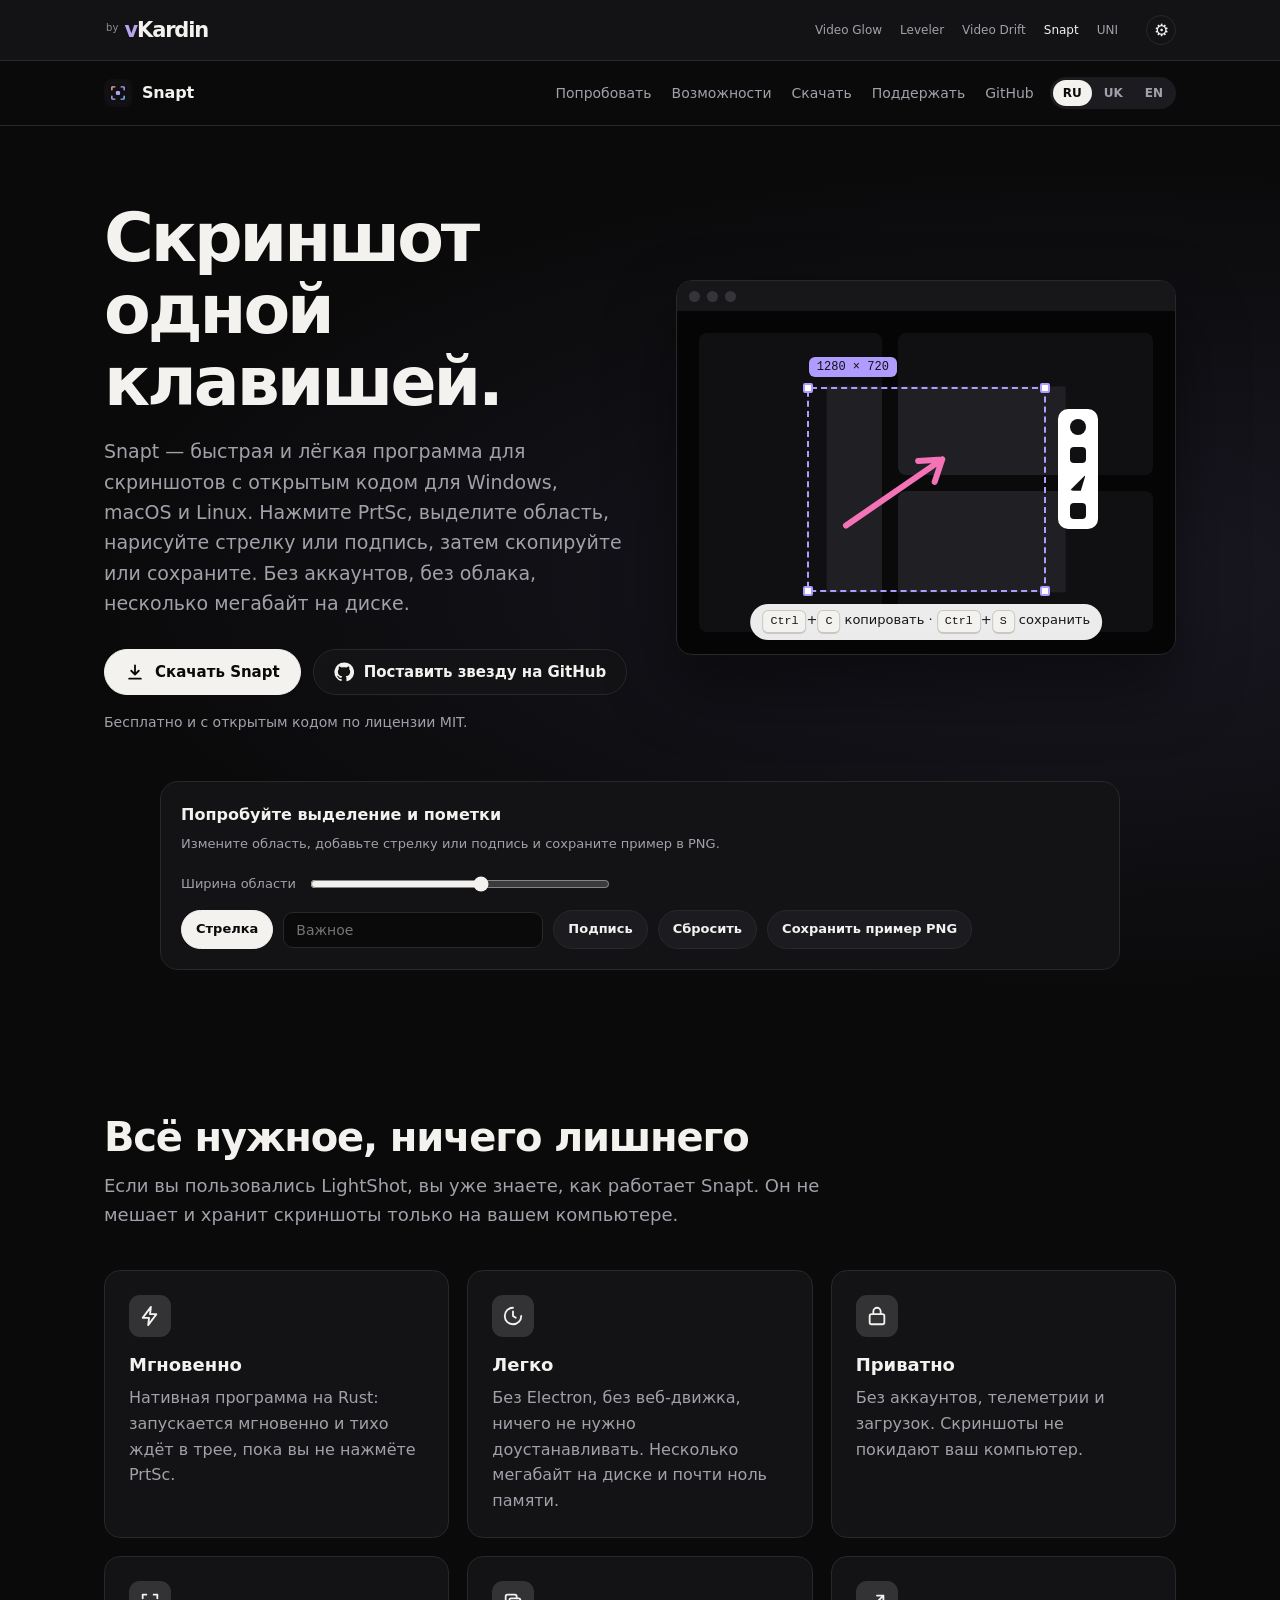
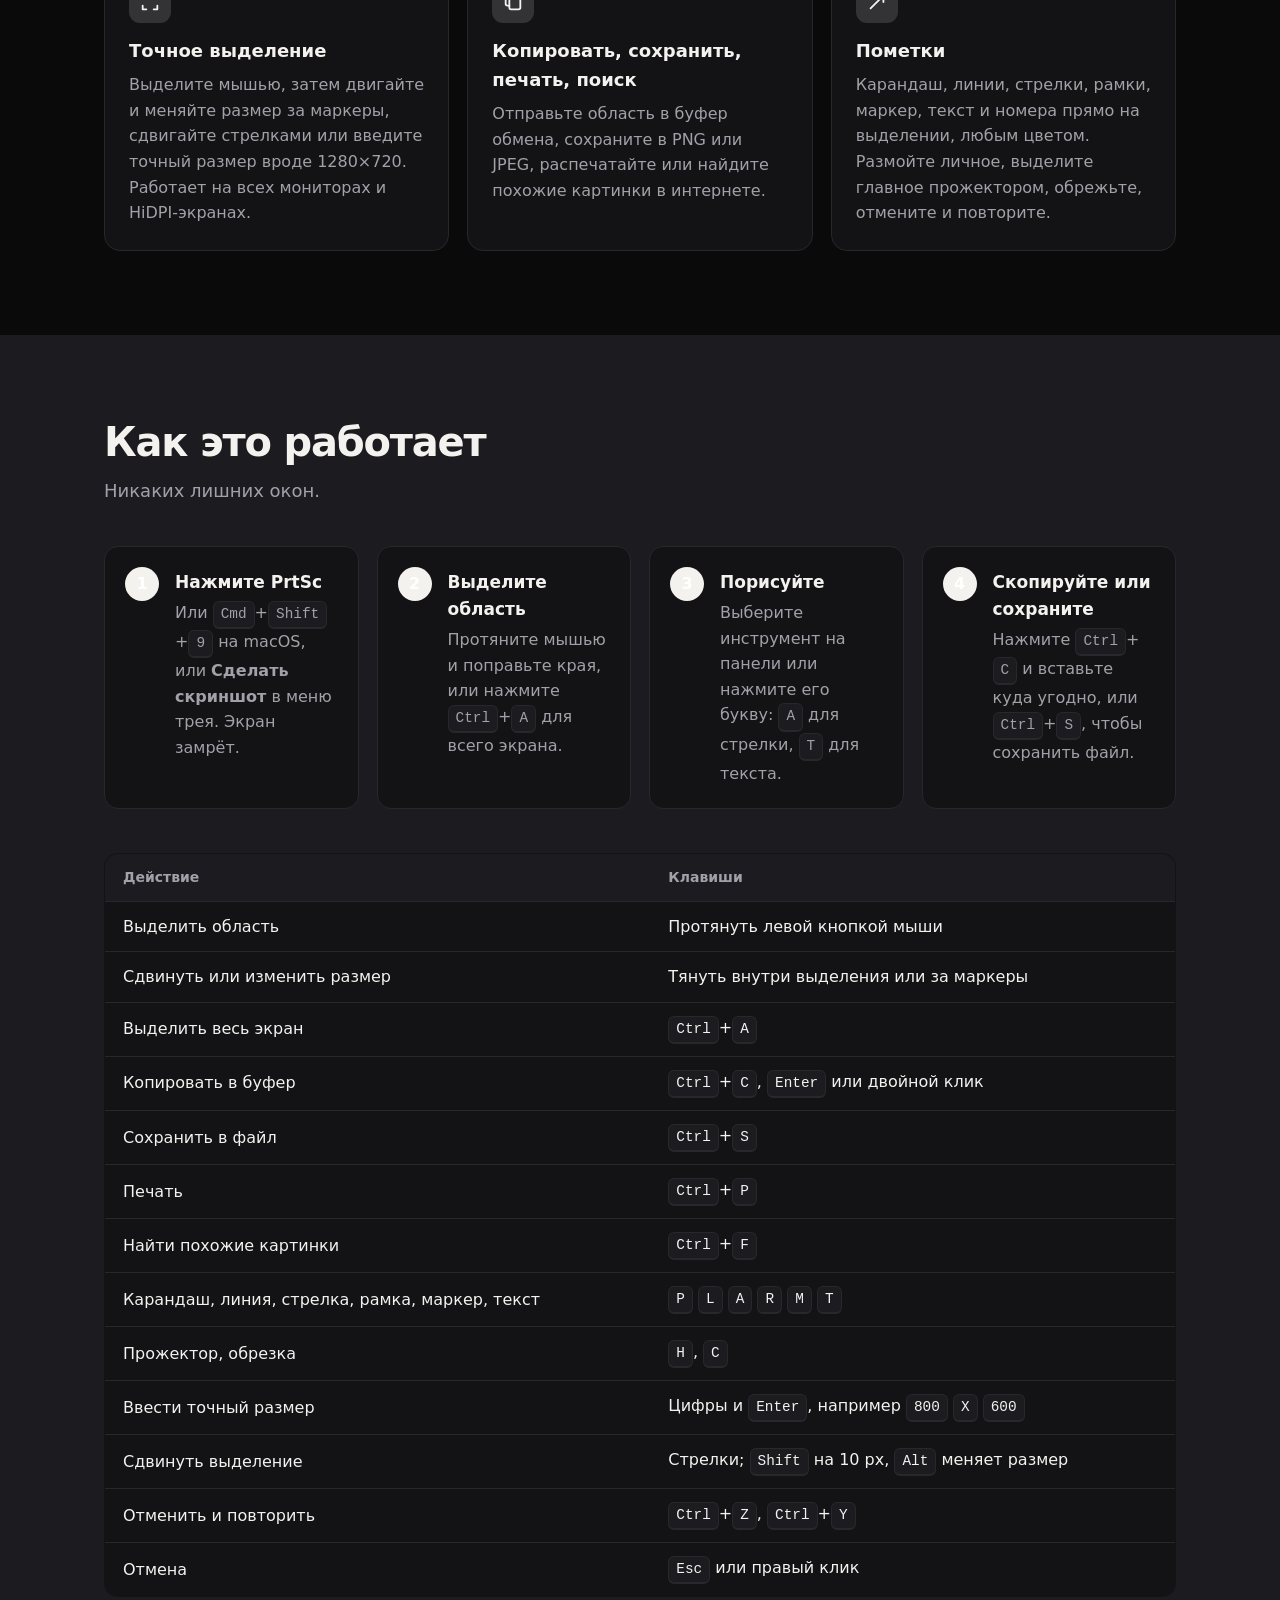
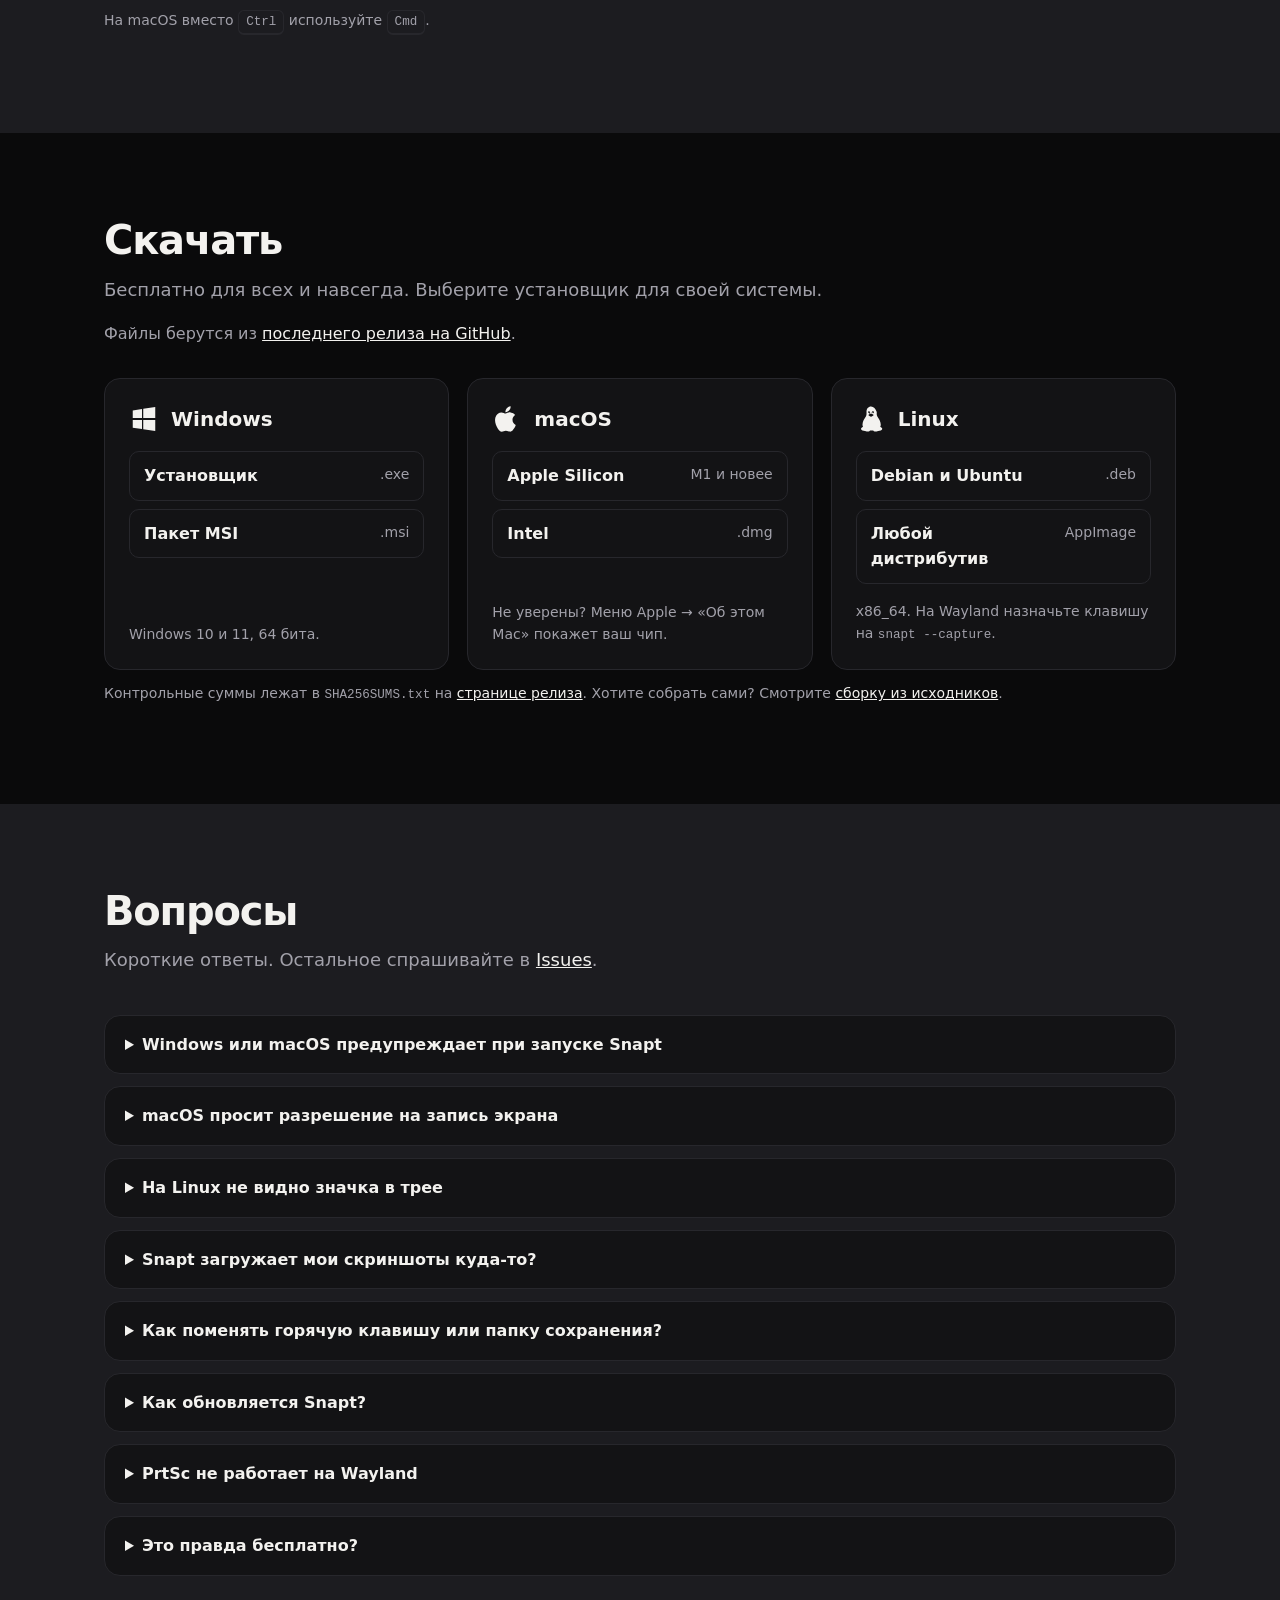
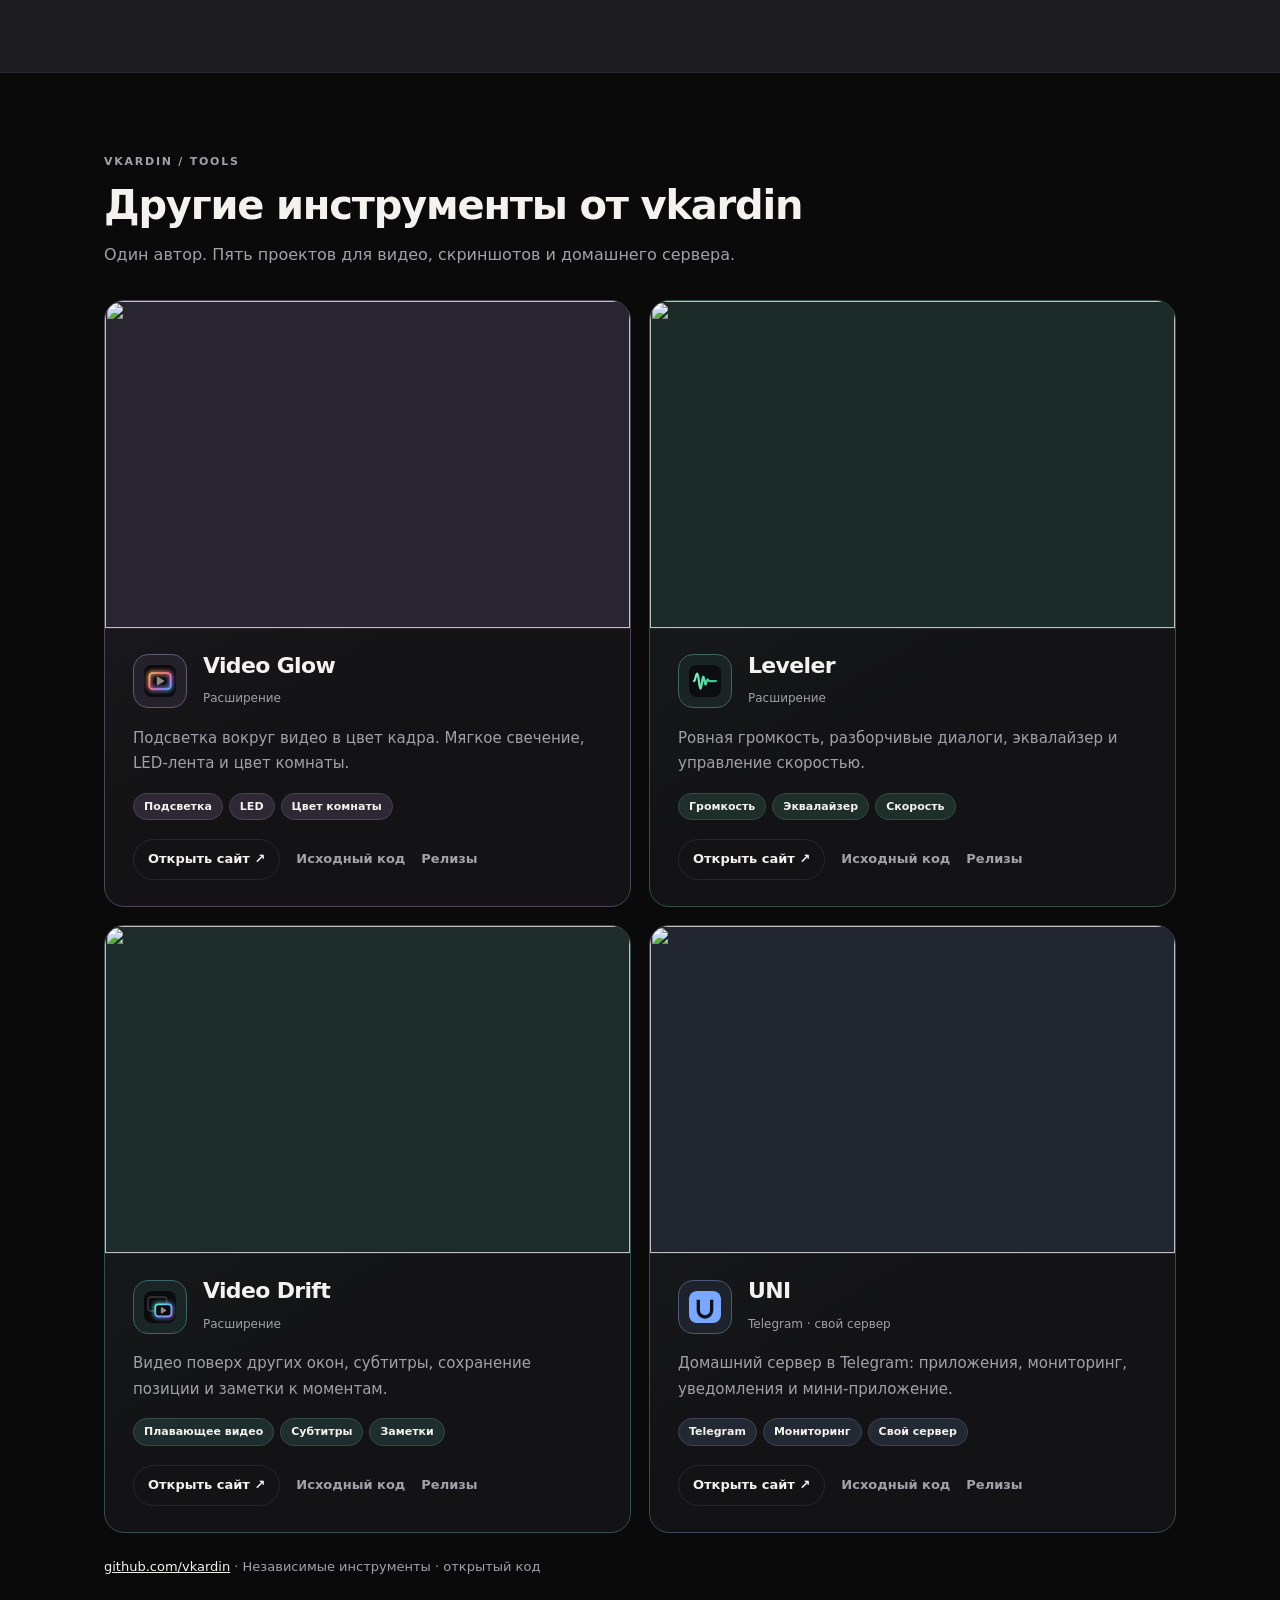
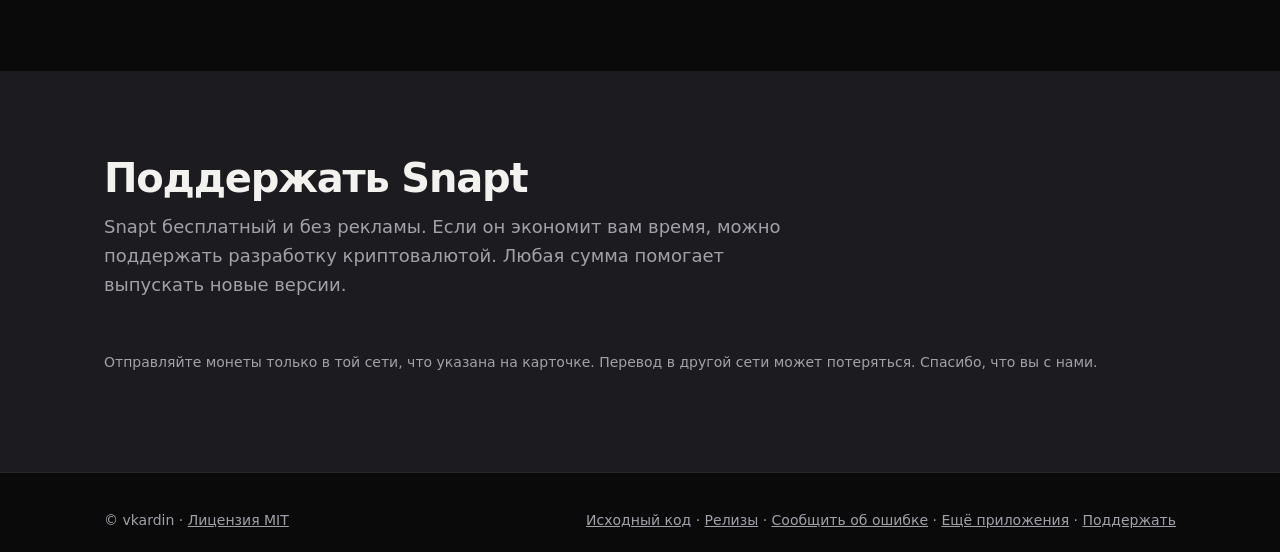
==== commit 51541ca9: "Use the by vKardin signature across website pages" ====
--- a/site/index.html
+++ b/site/index.html
@@ -22,11 +22,11 @@
 <script>
 try { const lang=localStorage.getItem('vkardin-site-language')||'ru'; if(lang==='ru'||lang==='uk') location.replace(lang+'/'+location.hash); } catch { location.replace('ru/'+location.hash); }
 </script>
-<script src="family-head.js?v=5"></script><link rel="stylesheet" href="family.css?v=5">
+<script src="family-head.js?v=6"></script><link rel="stylesheet" href="family.css?v=6">
 <link rel="stylesheet" href="demo-controls.css?v=1">
 </head>
 <body data-family="snapt" style="--family-accent:#b79bff">
-<a class="family-skip" href="#family-content" data-family-word="skip">Skip to content</a><nav class="family-nav" aria-label="vkardin projects"><div class="family-nav-inner"><a class="family-brand" href="https://vkardin.github.io/">vkardin / tools</a><div class="family-nav-links"><a href="https://vkardin.github.io/video-glow/">Video Glow</a><a href="https://vkardin.github.io/leveler/">Leveler</a><a href="https://vkardin.github.io/video-drift/">Video Drift</a><a href="https://vkardin.github.io/snapt/" aria-current="page">Snapt</a><a href="https://vkardin.github.io/uni-homebot/">UNI</a></div></div></nav>
+<a class="family-skip" href="#family-content" data-family-word="skip">Skip to content</a><nav class="family-nav" aria-label="vkardin projects"><div class="family-nav-inner"><a class="family-brand" href="https://vkardin.github.io/"><span class="family-brand-by">by</span><span class="family-brand-name"><span class="family-brand-v">v</span>Kardin</span></a><div class="family-nav-links"><a href="https://vkardin.github.io/video-glow/">Video Glow</a><a href="https://vkardin.github.io/leveler/">Leveler</a><a href="https://vkardin.github.io/video-drift/">Video Drift</a><a href="https://vkardin.github.io/snapt/" aria-current="page">Snapt</a><a href="https://vkardin.github.io/uni-homebot/">UNI</a></div></div></nav>
 
 <header class="top"><div class="wrap"><a class="brand" href="#"><img src="logo.svg" alt="" width="28" height="28">Snapt</a><nav class="nav" aria-label="Snapt"><a class="opt" href="#demo" data-family-label="try">Try it</a><a class="opt" href="#features" data-family-label="features">Features</a><a href="#download" data-family-label="download">Download</a><a class="opt" href="#donate" data-family-label="donate">Donate</a><a class="opt" href="https://github.com/vkardin/snapt" data-family-label="code">GitHub</a></nav><div class="langs" aria-label="Language"><a href="ru/" hreflang="ru">RU</a><a href="uk/" hreflang="uk">UK</a><a href="./" hreflang="en" aria-current="page">EN</a></div></div></header>
 
@@ -238,7 +238,7 @@
 </footer>
 
 <script src="app.js"></script>
-<script src="family.js?v=5"></script>
+<script src="family.js?v=6"></script>
 <script src="demo-controls.js?v=1"></script>
 </body>
 </html>
--- a/site/family.css
+++ b/site/family.css
@@ -134,3 +134,14 @@
 :root[data-motion=reduce] .family-reveal-enter{animation:none!important}
 @media(prefers-reduced-motion:reduce){.family-reveal-pending{opacity:1!important;transform:none!important}.family-reveal-enter{animation:none!important}}
 @media print{.family-reveal-pending{opacity:1!important;transform:none!important}.family-reveal-enter{animation:none!important}}
+
+/* Shared author signature and homepage link. */
+.family-brand{position:relative;display:inline-flex;align-items:baseline;gap:6px;padding:7px 2px;line-height:1;isolation:isolate}
+.family-brand-by{align-self:flex-start;margin-top:2px;font-size:10px;font-weight:450;letter-spacing:.01em;color:var(--family-muted);opacity:.85}
+.family-brand-name{font-size:21px;font-weight:780;letter-spacing:-.055em;line-height:1.05;color:var(--family-text)}
+.family-brand-v{color:#b9a3ed;transition:color .2s}
+.family-brand::after{content:"";position:absolute;left:20px;right:2px;bottom:1px;height:1px;background:linear-gradient(90deg,#b9a3ed,transparent);transform:scaleX(0);transform-origin:left;transition:transform .2s}
+.family-brand:hover::after,.family-brand:focus-visible::after{transform:scaleX(1)}
+.family-brand:hover .family-brand-v{color:#d9c9ff}
+@media(prefers-reduced-motion:reduce){.family-brand::after,.family-brand-v{transition:none}}
+:root[data-motion=reduce] .family-brand::after,:root[data-motion=reduce] .family-brand-v{transition:none}
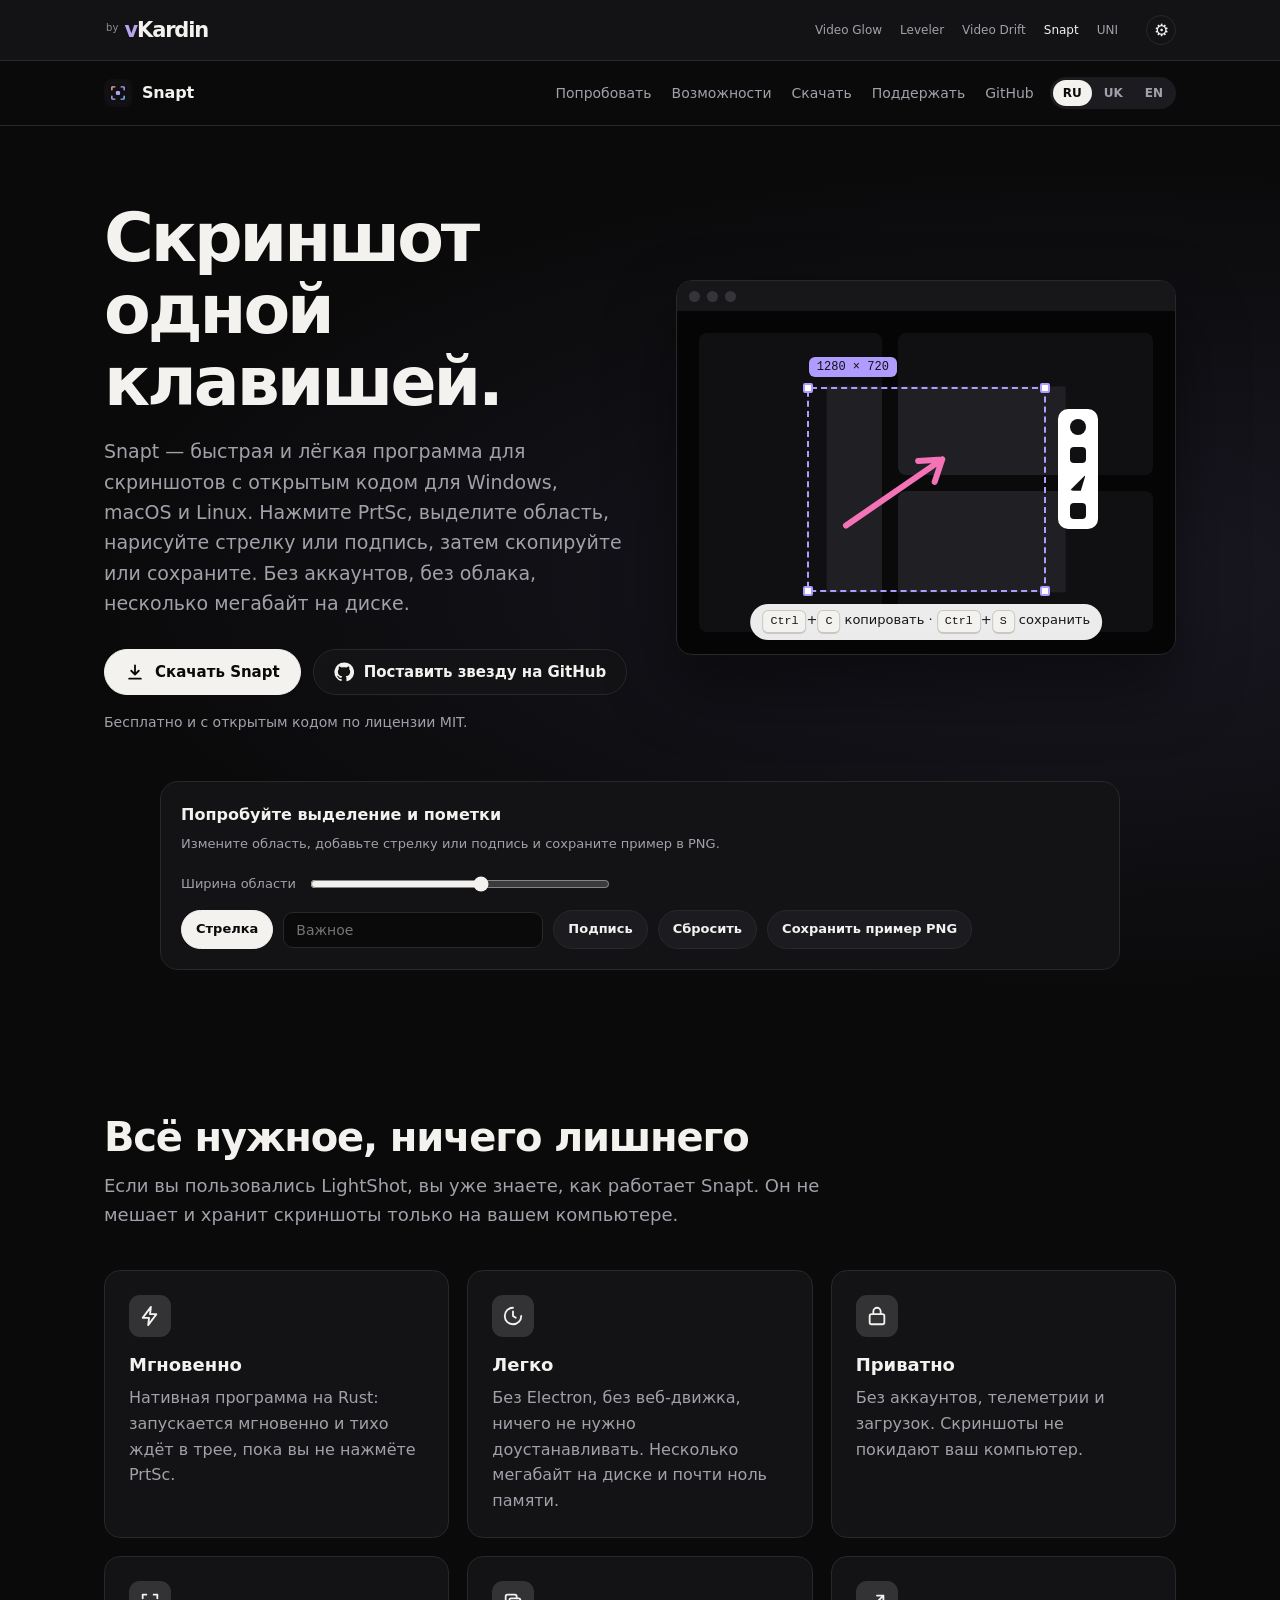
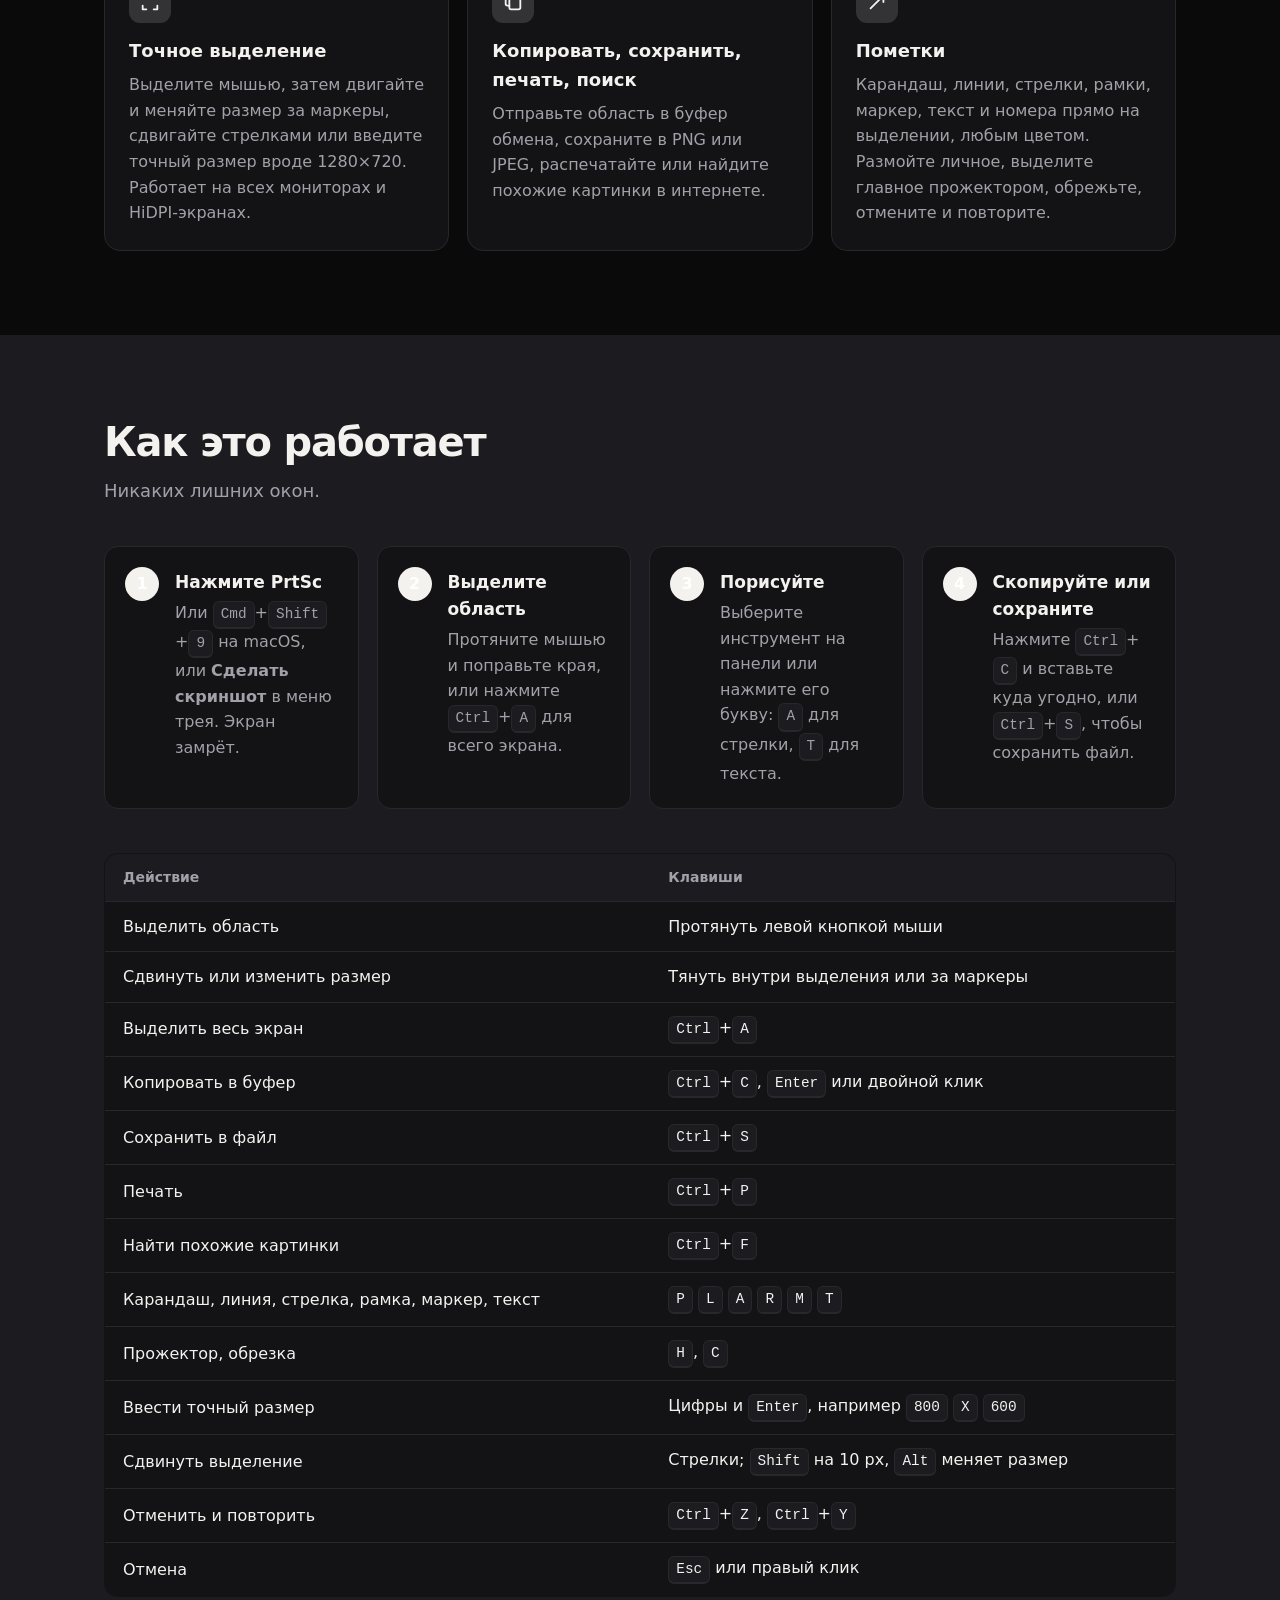
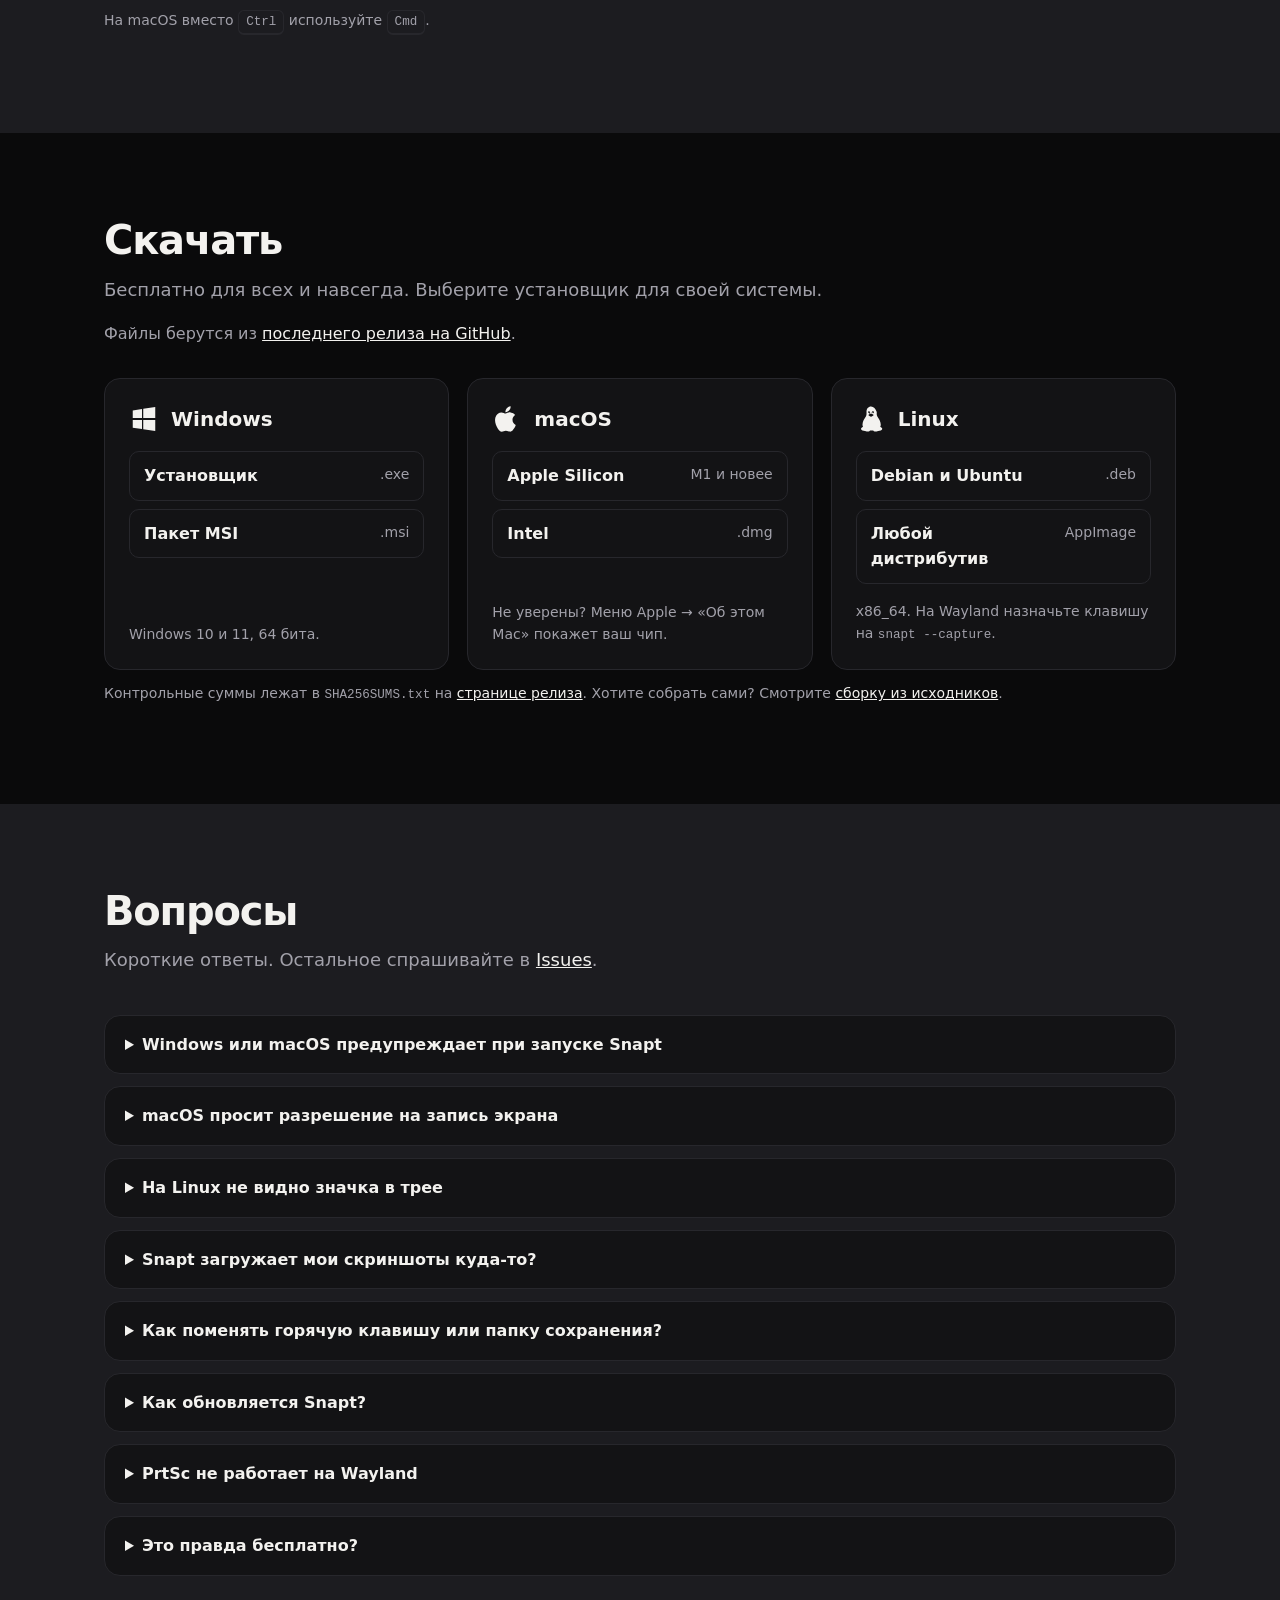
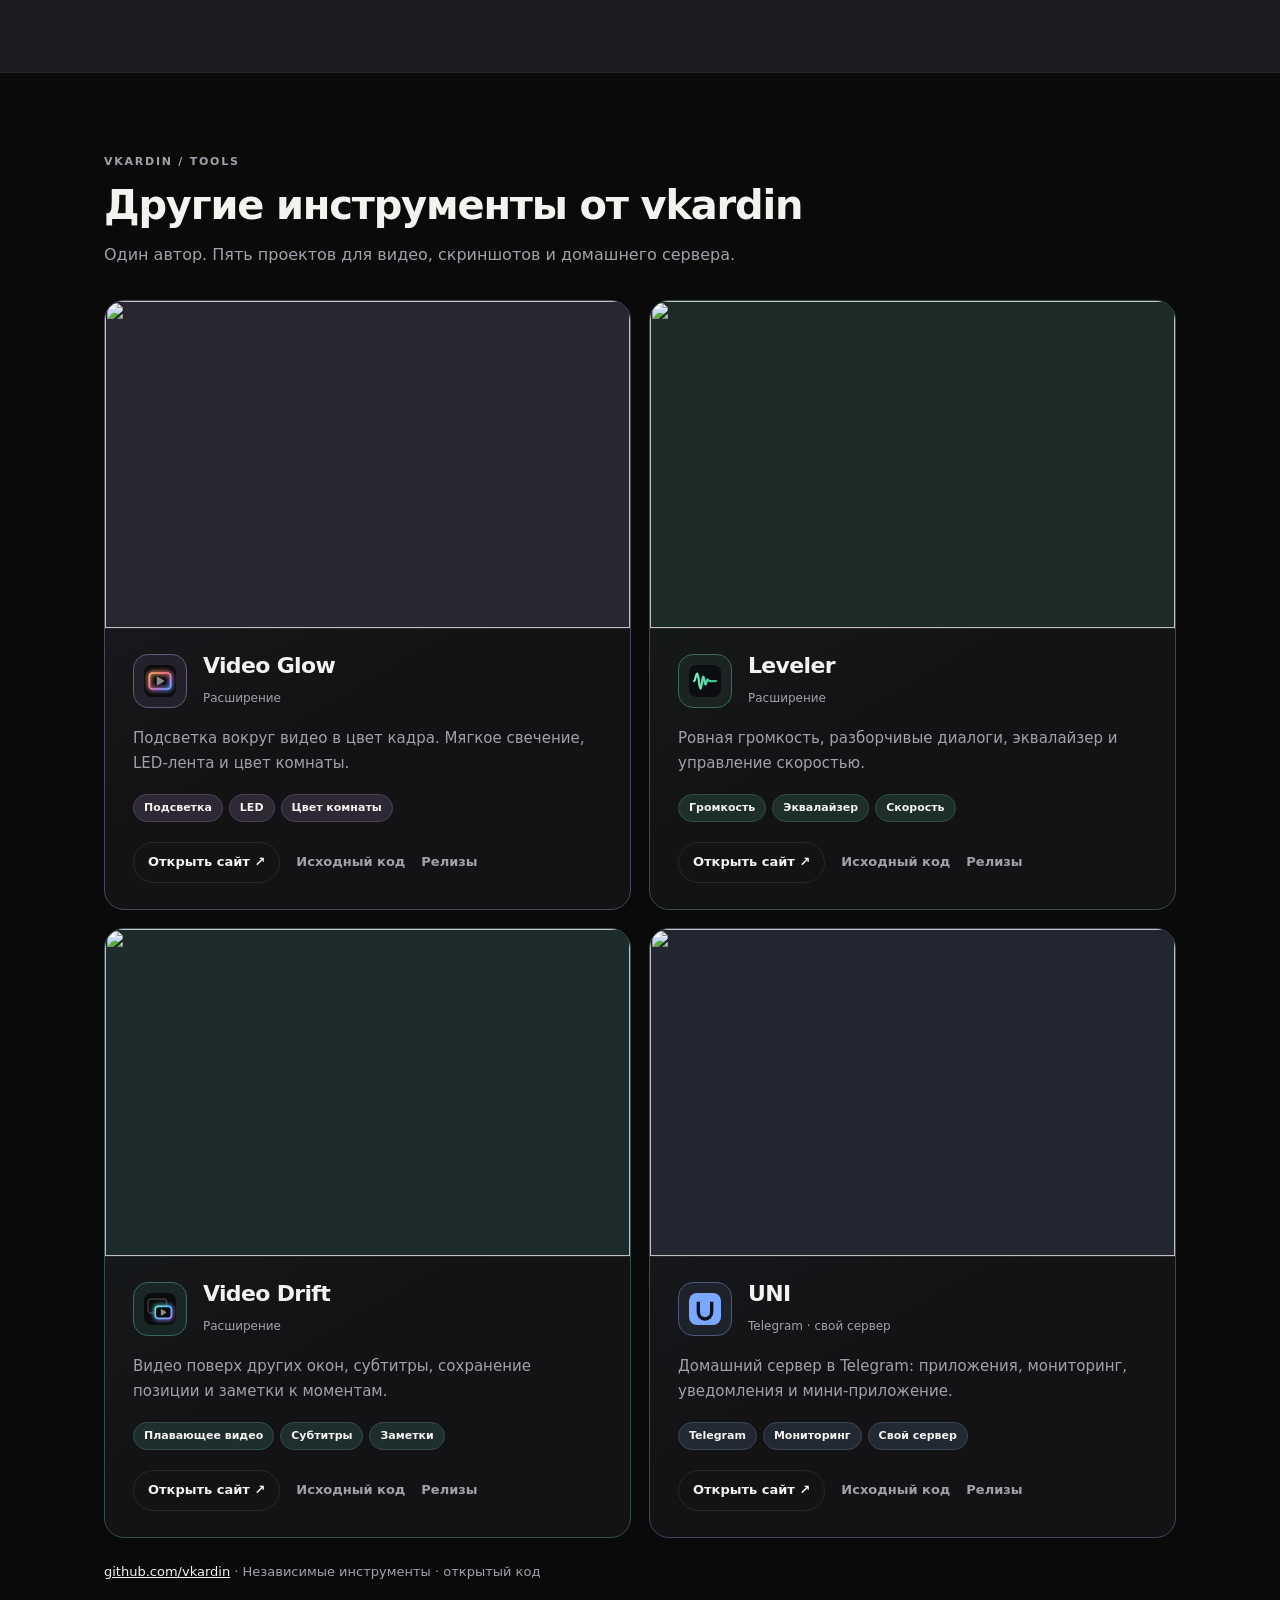
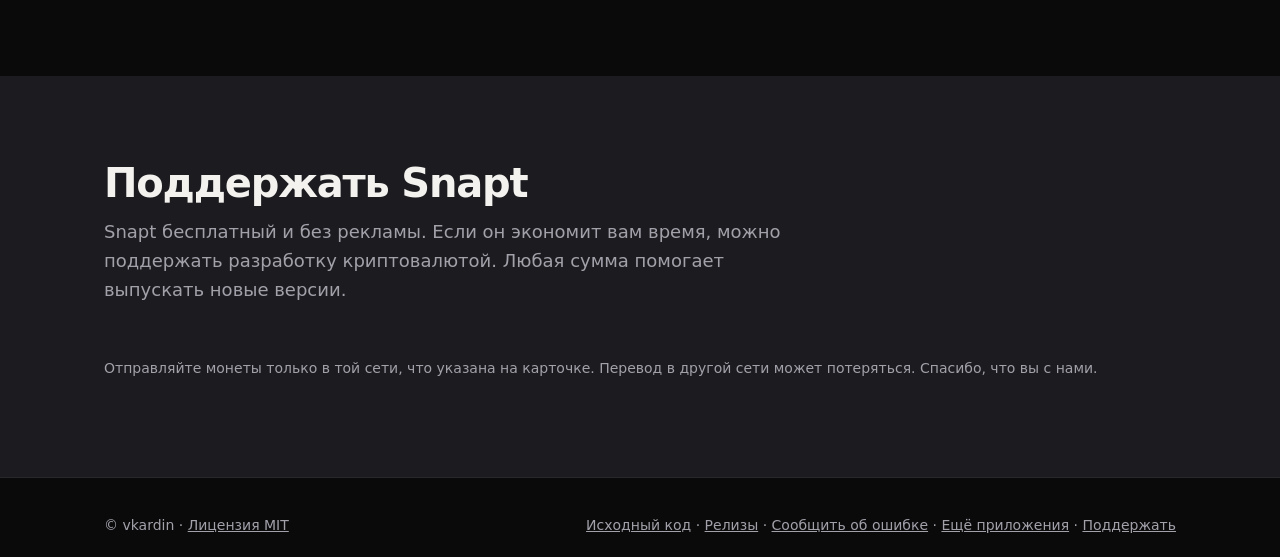
==== commit 97772cf1: "Use current localized store previews on the website" ====
--- a/site/index.html
+++ b/site/index.html
@@ -22,7 +22,7 @@
 <script>
 try { const lang=localStorage.getItem('vkardin-site-language')||'ru'; if(lang==='ru'||lang==='uk') location.replace(lang+'/'+location.hash); } catch { location.replace('ru/'+location.hash); }
 </script>
-<script src="family-head.js?v=6"></script><link rel="stylesheet" href="family.css?v=6">
+<script src="family-head.js?v=7"></script><link rel="stylesheet" href="family.css?v=7">
 <link rel="stylesheet" href="demo-controls.css?v=1">
 </head>
 <body data-family="snapt" style="--family-accent:#b79bff">
@@ -219,7 +219,7 @@
     </details>
   </div>
 </section>
-<section class="family-section" id="more" aria-labelledby="family-title"><div class="family-wrap"><p class="family-kicker">VKARDIN / TOOLS</p><h2 id="family-title" data-family-word="title">More tools by vkardin</h2><p class="family-intro" data-family-word="sub">One developer. Five projects for video, screenshots and your home server.</p><div class="family-grid"><article class="family-card" style="--project-accent:#d3b3ff"><a class="family-preview" href="https://vkardin.github.io/video-glow/" tabindex="-1" aria-hidden="true"><img src="https://vkardin.github.io/video-drift/img/apps/glow-ru.webp" alt="" width="960" height="600" loading="lazy"></a><header class="family-card-header"><span class="family-icon"><img src="family-assets/video-glow.svg" alt="" width="32" height="32" loading="lazy"></span><div><h3>Video Glow</h3><small data-family-type="video-glow">Extension</small></div></header><p data-family-description="video-glow">Ambient light around web videos. Soft glow, LED strips and room colour.</p><ul class="family-chips"><li data-family-chip="video-glow:0">Подсветка</li><li data-family-chip="video-glow:1">LED</li><li data-family-chip="video-glow:2">Цвет комнаты</li></ul><div class="family-actions"><a data-family-site="video-glow" href="https://vkardin.github.io/video-glow/" data-family-word="site">Visit website ↗</a><a href="https://github.com/vkardin/video-glow" data-family-word="code">Source code</a><a href="https://github.com/vkardin/video-glow/releases" data-family-word="download">Releases</a></div></article><article class="family-card" style="--project-accent:#63ddb0"><a class="family-preview" href="https://vkardin.github.io/leveler/" tabindex="-1" aria-hidden="true"><img src="https://vkardin.github.io/video-glow/img/apps/leveler-ru.webp" alt="" width="960" height="600" loading="lazy"></a><header class="family-card-header"><span class="family-icon"><img src="family-assets/leveler.svg" alt="" width="32" height="32" loading="lazy"></span><div><h3>Leveler</h3><small data-family-type="leveler">Extension</small></div></header><p data-family-description="leveler">Even loudness, clearer dialogue, an equalizer and playback speed controls.</p><ul class="family-chips"><li data-family-chip="leveler:0">Громкость</li><li data-family-chip="leveler:1">Эквалайзер</li><li data-family-chip="leveler:2">Скорость</li></ul><div class="family-actions"><a data-family-site="leveler" href="https://vkardin.github.io/leveler/" data-family-word="site">Visit website ↗</a><a href="https://github.com/vkardin/leveler" data-family-word="code">Source code</a><a href="https://github.com/vkardin/leveler/releases" data-family-word="download">Releases</a></div></article><article class="family-card" style="--project-accent:#63d9d0"><a class="family-preview" href="https://vkardin.github.io/video-drift/" tabindex="-1" aria-hidden="true"><img src="https://vkardin.github.io/video-glow/img/apps/floatr-ru.webp" alt="" width="960" height="600" loading="lazy"></a><header class="family-card-header"><span class="family-icon"><img src="family-assets/video-drift.svg" alt="" width="32" height="32" loading="lazy"></span><div><h3>Video Drift</h3><small data-family-type="video-drift">Extension</small></div></header><p data-family-description="video-drift">Floating video with subtitles, saved playback positions and timestamped notes.</p><ul class="family-chips"><li data-family-chip="video-drift:0">Плавающее видео</li><li data-family-chip="video-drift:1">Субтитры</li><li data-family-chip="video-drift:2">Заметки</li></ul><div class="family-actions"><a data-family-site="video-drift" href="https://vkardin.github.io/video-drift/" data-family-word="site">Visit website ↗</a><a href="https://github.com/vkardin/video-drift" data-family-word="code">Source code</a><a href="https://github.com/vkardin/video-drift/releases" data-family-word="download">Releases</a></div></article><article class="family-card" style="--project-accent:#8fb5ff"><a class="family-preview" href="https://vkardin.github.io/uni-homebot/" tabindex="-1" aria-hidden="true"><img src="https://vkardin.github.io/video-glow/img/apps/uni.webp" alt="" width="960" height="600" loading="lazy"></a><header class="family-card-header"><span class="family-icon"><img src="family-assets/uni-homebot.svg" alt="" width="32" height="32" loading="lazy"></span><div><h3>UNI</h3><small data-family-type="uni-homebot">Telegram · self-hosted</small></div></header><p data-family-description="uni-homebot">Your home server in Telegram: apps, monitoring, notifications and a Mini App.</p><ul class="family-chips"><li data-family-chip="uni-homebot:0">Telegram</li><li data-family-chip="uni-homebot:1">Мониторинг</li><li data-family-chip="uni-homebot:2">Свой сервер</li></ul><div class="family-actions"><a data-family-site="uni-homebot" href="https://vkardin.github.io/uni-homebot/" data-family-word="site">Visit website ↗</a><a href="https://github.com/vkardin/uni-homebot" data-family-word="code">Source code</a><a href="https://github.com/vkardin/uni-homebot/releases" data-family-word="download">Releases</a></div></article></div><p class="family-credit"><a href="https://github.com/vkardin">github.com/vkardin</a> · <span data-family-word="author">Independent tools · open source</span></p></div></section>
+<section class="family-section" id="more" aria-labelledby="family-title"><div class="family-wrap"><p class="family-kicker">VKARDIN / TOOLS</p><h2 id="family-title" data-family-word="title">More tools by vkardin</h2><p class="family-intro" data-family-word="sub">One developer. Five projects for video, screenshots and your home server.</p><div class="family-grid"><article class="family-card" style="--project-accent:#d3b3ff"><a class="family-preview" href="https://vkardin.github.io/video-glow/" tabindex="-1" aria-hidden="true"><img src="https://vkardin.github.io/media/video-glow-en.webp?v=7" alt="" width="960" height="600" loading="lazy"></a><header class="family-card-header"><span class="family-icon"><img src="family-assets/video-glow.svg" alt="" width="32" height="32" loading="lazy"></span><div><h3>Video Glow</h3><small data-family-type="video-glow">Extension</small></div></header><p data-family-description="video-glow">Ambient light around web videos. Soft glow, LED strips and room colour.</p><ul class="family-chips"><li data-family-chip="video-glow:0">Подсветка</li><li data-family-chip="video-glow:1">LED</li><li data-family-chip="video-glow:2">Цвет комнаты</li></ul><div class="family-actions"><a data-family-site="video-glow" href="https://vkardin.github.io/video-glow/" data-family-word="site">Visit website ↗</a><a href="https://github.com/vkardin/video-glow" data-family-word="code">Source code</a><a href="https://github.com/vkardin/video-glow/releases" data-family-word="download">Releases</a></div></article><article class="family-card" style="--project-accent:#63ddb0"><a class="family-preview" href="https://vkardin.github.io/leveler/" tabindex="-1" aria-hidden="true"><img src="https://vkardin.github.io/media/leveler-en.webp?v=7" alt="" width="960" height="600" loading="lazy"></a><header class="family-card-header"><span class="family-icon"><img src="family-assets/leveler.svg" alt="" width="32" height="32" loading="lazy"></span><div><h3>Leveler</h3><small data-family-type="leveler">Extension</small></div></header><p data-family-description="leveler">Even loudness, clearer dialogue, an equalizer and playback speed controls.</p><ul class="family-chips"><li data-family-chip="leveler:0">Громкость</li><li data-family-chip="leveler:1">Эквалайзер</li><li data-family-chip="leveler:2">Скорость</li></ul><div class="family-actions"><a data-family-site="leveler" href="https://vkardin.github.io/leveler/" data-family-word="site">Visit website ↗</a><a href="https://github.com/vkardin/leveler" data-family-word="code">Source code</a><a href="https://github.com/vkardin/leveler/releases" data-family-word="download">Releases</a></div></article><article class="family-card" style="--project-accent:#63d9d0"><a class="family-preview" href="https://vkardin.github.io/video-drift/" tabindex="-1" aria-hidden="true"><img src="https://vkardin.github.io/media/video-drift-en.webp?v=7" alt="" width="960" height="600" loading="lazy"></a><header class="family-card-header"><span class="family-icon"><img src="family-assets/video-drift.svg" alt="" width="32" height="32" loading="lazy"></span><div><h3>Video Drift</h3><small data-family-type="video-drift">Extension</small></div></header><p data-family-description="video-drift">Floating video with subtitles, saved playback positions and timestamped notes.</p><ul class="family-chips"><li data-family-chip="video-drift:0">Плавающее видео</li><li data-family-chip="video-drift:1">Субтитры</li><li data-family-chip="video-drift:2">Заметки</li></ul><div class="family-actions"><a data-family-site="video-drift" href="https://vkardin.github.io/video-drift/" data-family-word="site">Visit website ↗</a><a href="https://github.com/vkardin/video-drift" data-family-word="code">Source code</a><a href="https://github.com/vkardin/video-drift/releases" data-family-word="download">Releases</a></div></article><article class="family-card" style="--project-accent:#8fb5ff"><a class="family-preview" href="https://vkardin.github.io/uni-homebot/" tabindex="-1" aria-hidden="true"><img src="https://vkardin.github.io/media/uni-homebot-en.webp?v=7" alt="" width="960" height="600" loading="lazy"></a><header class="family-card-header"><span class="family-icon"><img src="family-assets/uni-homebot.svg" alt="" width="32" height="32" loading="lazy"></span><div><h3>UNI</h3><small data-family-type="uni-homebot">Telegram · self-hosted</small></div></header><p data-family-description="uni-homebot">Your home server in Telegram: apps, monitoring, notifications and a Mini App.</p><ul class="family-chips"><li data-family-chip="uni-homebot:0">Telegram</li><li data-family-chip="uni-homebot:1">Мониторинг</li><li data-family-chip="uni-homebot:2">Свой сервер</li></ul><div class="family-actions"><a data-family-site="uni-homebot" href="https://vkardin.github.io/uni-homebot/" data-family-word="site">Visit website ↗</a><a href="https://github.com/vkardin/uni-homebot" data-family-word="code">Source code</a><a href="https://github.com/vkardin/uni-homebot/releases" data-family-word="download">Releases</a></div></article></div><p class="family-credit"><a href="https://github.com/vkardin">github.com/vkardin</a> · <span data-family-word="author">Independent tools · open source</span></p></div></section>
 <section id="donate" class="soft">
   <div class="wrap">
     <h2>Support Snapt</h2>
@@ -238,7 +238,7 @@
 </footer>
 
 <script src="app.js"></script>
-<script src="family.js?v=6"></script>
+<script src="family.js?v=7"></script>
 <script src="demo-controls.js?v=1"></script>
 </body>
 </html>
--- a/site/family.css
+++ b/site/family.css
@@ -145,3 +145,5 @@
 .family-brand:hover .family-brand-v{color:#d9c9ff}
 @media(prefers-reduced-motion:reduce){.family-brand::after,.family-brand-v{transition:none}}
 :root[data-motion=reduce] .family-brand::after,:root[data-motion=reduce] .family-brand-v{transition:none}
+
+.family-preview{aspect-ratio:8/5}.family-preview img{object-fit:contain;transform:none!important}.family-card-header{min-height:54px}.family-card .family-actions{align-items:center;min-height:44px}.family-card .family-chips{align-items:center;min-height:30px}
